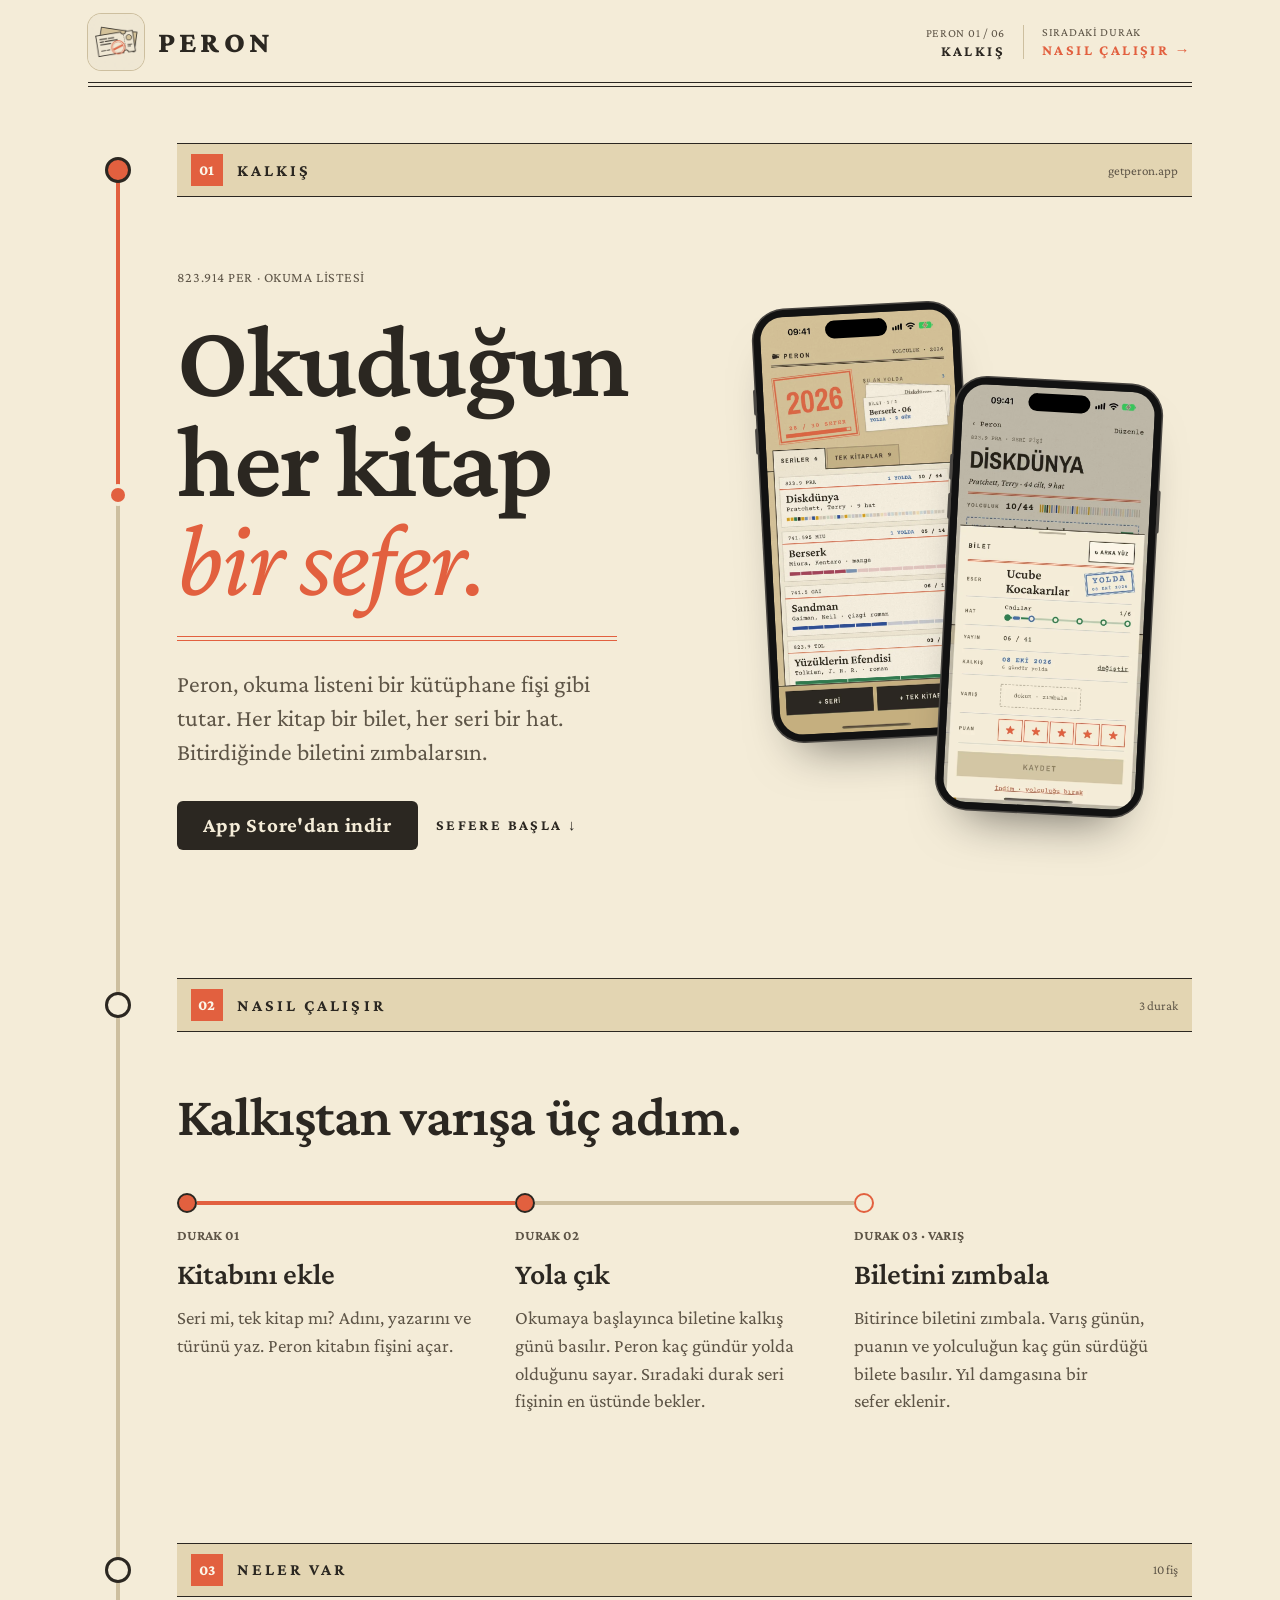
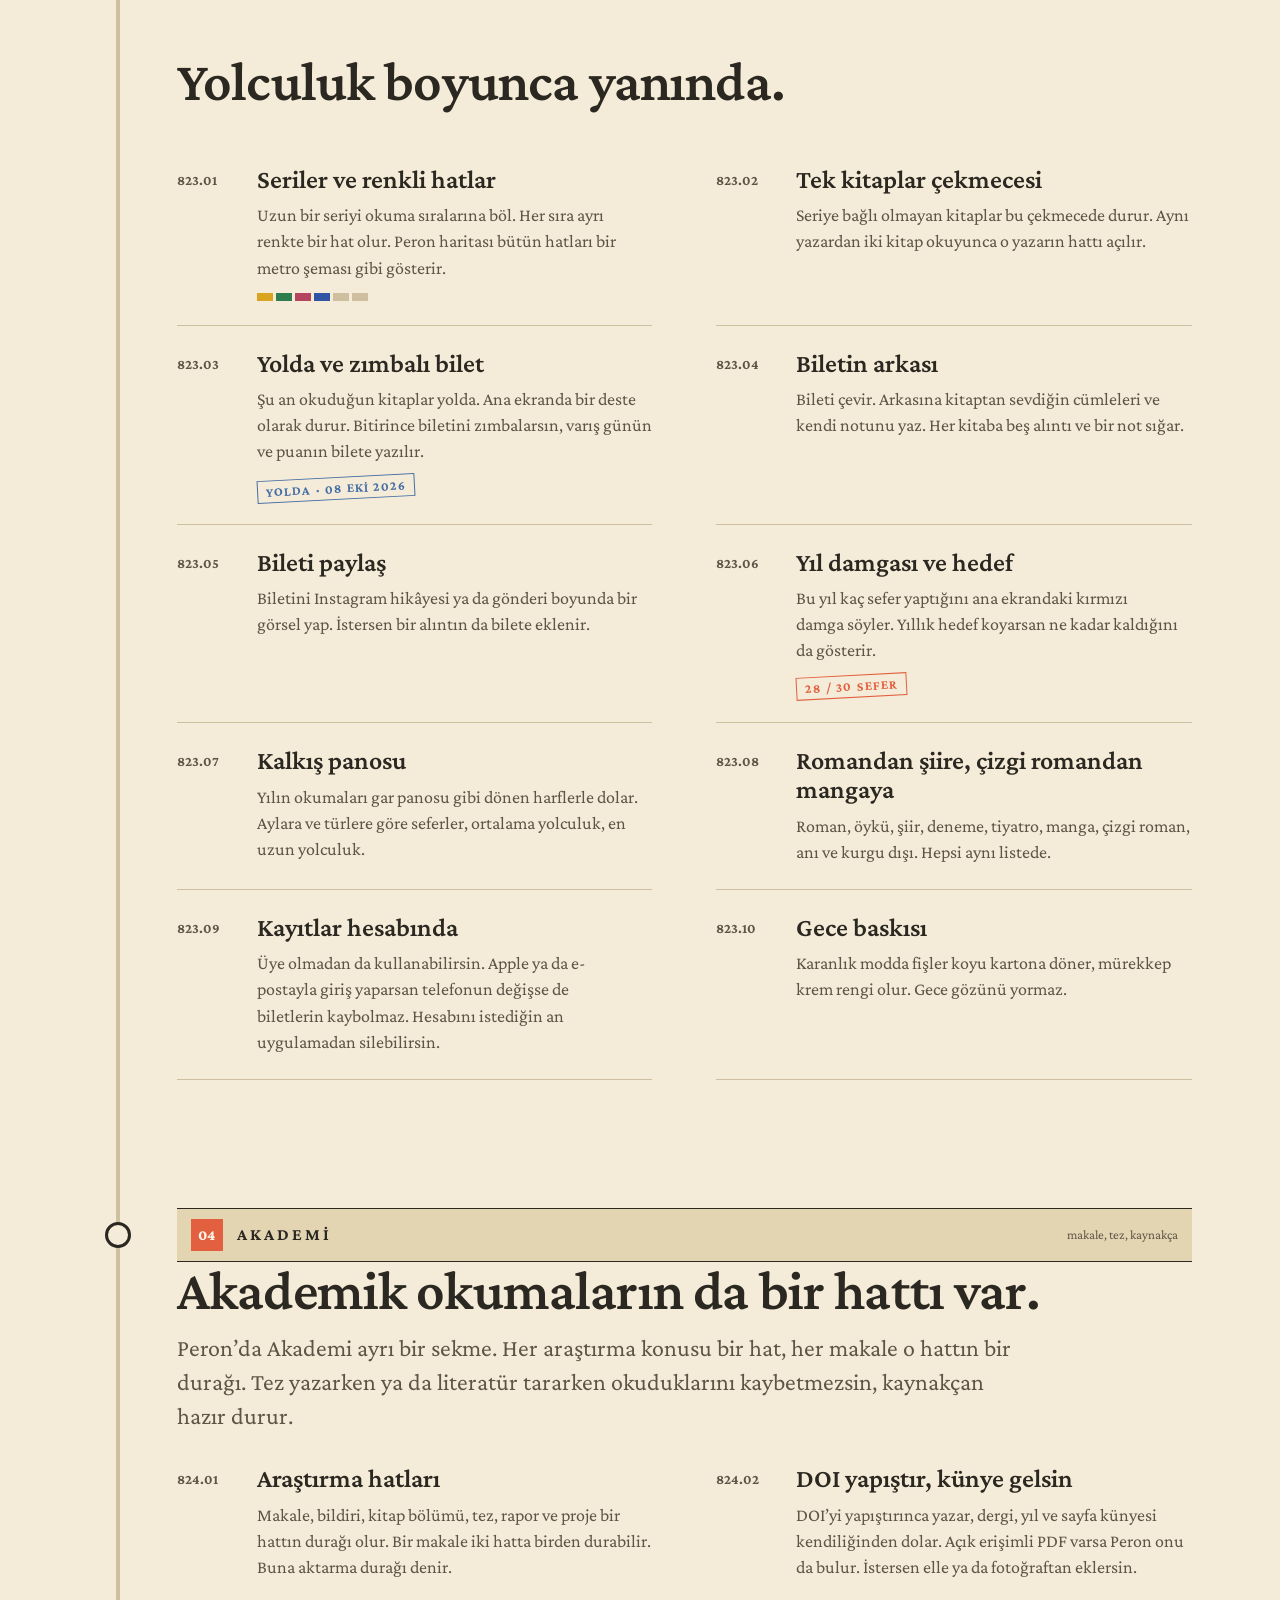
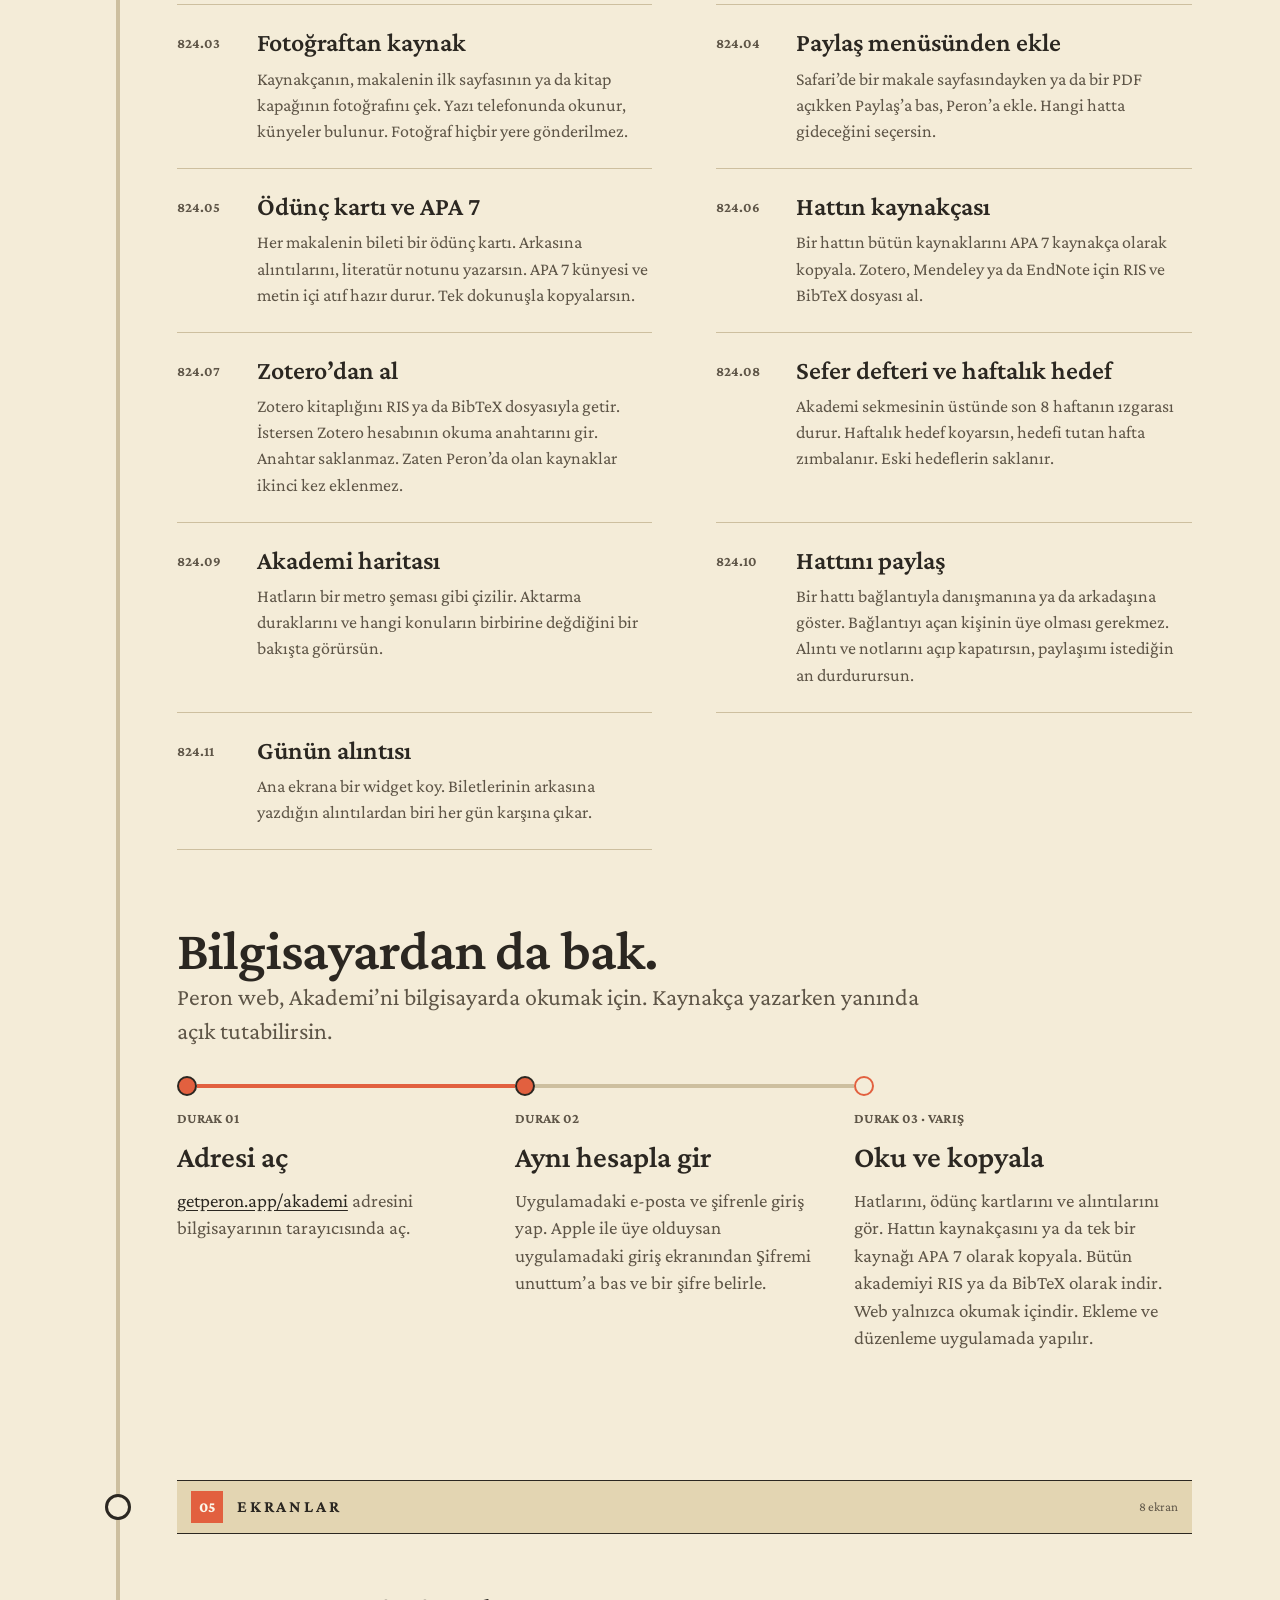
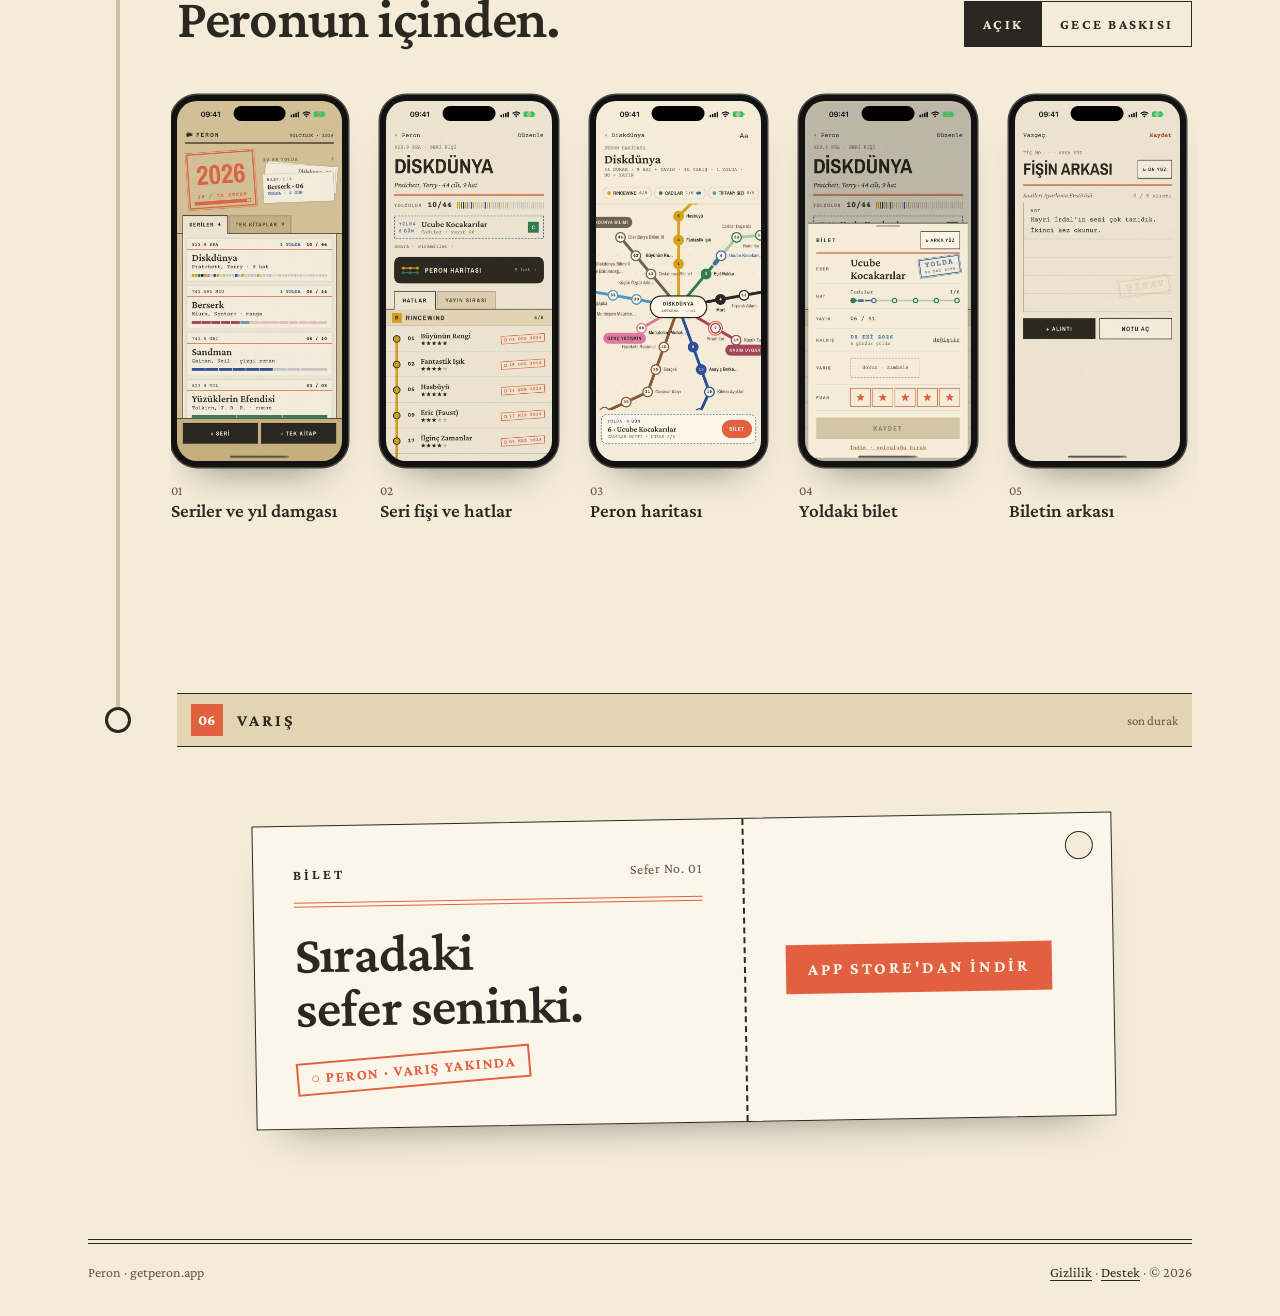
==== index.html @ 08f27cc5 "Ana sayfa: Akademi bölümü ve Peron web nasıl kullanılır Co-Authored-By: Claude Sonnet 5.5 <noreply@a" ====
<!doctype html>
<html lang="tr">
<head>
<meta charset="utf-8">
<meta name="referrer" content="no-referrer">
<script>
  // Üyelik e-postasındaki bağlantı ana sayfaya düşerse doğru sayfaya aktar.
  if (/type=recovery/.test(location.hash + location.search))
    location.replace('sifre/' + location.search + location.hash);
  else if (/(access_token|error_description|error_code)=/.test(location.hash) || /[?&](code|error)=/.test(location.search))
    location.replace('onay/' + location.search + location.hash);
  document.documentElement.classList.add('js');
</script>
<meta name="viewport" content="width=device-width, initial-scale=1, viewport-fit=cover">
<meta name="color-scheme" content="light dark">
<title>Peron · Okuduğun her kitap bir sefer</title>
<meta name="description" content="Peron, okuma listeni bir kütüphane fişi ve tren bileti gibi tutan iPhone uygulaması. Her kitap bir bilet, her seri bir hat. Akademik okumalar için makale, tez ve kaynakça (APA 7) özellikleri de var.">
<meta name="theme-color" content="#f4ecd8" media="(prefers-color-scheme: light)">
<meta name="theme-color" content="#1d1b17" media="(prefers-color-scheme: dark)">
<meta property="og:title" content="Peron · Okuduğun her kitap bir sefer">
<meta property="og:description" content="Her kitap bir bilet, her seri bir hat. Bitirdiğinde biletini zımbalarsın.">
<meta property="og:image" content="https://getperon.app/img/icon-512.png">
<meta property="og:url" content="https://getperon.app/">
<link rel="icon" href="img/icon-180.png">
<link rel="apple-touch-icon" href="img/icon-180.png">
<link rel="preconnect" href="https://fonts.googleapis.com">
<link rel="preconnect" href="https://fonts.gstatic.com" crossorigin>
<link rel="stylesheet" href="https://fonts.googleapis.com/css2?family=Crimson+Pro:ital,wght@0,400;0,600;0,700;0,800;1,400&display=swap">
<style>
  :root { --paper:#f4ecd8; --karton:#e3d5b2; --sheet:#fbf6e9; --ink:#2b2721; --ink2:#5e5547; --hair:#cdbf9f; --coral:#e2603f; --mavi:#466ea5; --onink:#f4ecd8; --l:block; --d:none; color-scheme: light; }
  @media (prefers-color-scheme: dark) {
    :root:not([data-theme="light"]) { --paper:#1d1b17; --karton:#2c2923; --sheet:#25231e; --ink:#e8dfca; --ink2:#a89f8b; --hair:#3e3a32; --coral:#e8694a; --mavi:#8caad2; --onink:#1d1b17; --l:none; --d:block; color-scheme: dark; }
  }
  :root[data-theme="dark"] { --paper:#1d1b17; --karton:#2c2923; --sheet:#25231e; --ink:#e8dfca; --ink2:#a89f8b; --hair:#3e3a32; --coral:#e8694a; --mavi:#8caad2; --onink:#1d1b17; --l:none; --d:block; color-scheme: dark; }

  * { box-sizing: border-box; }
  html { -webkit-text-size-adjust: 100%; scroll-behavior: smooth; }
  html, body { margin: 0; background: var(--paper); color: var(--ink); }
  body { font-family: 'Crimson Pro', Georgia, serif; min-height: 100vh; overflow-x: hidden; }
  a { color: var(--ink); text-underline-offset: 3px; }
  a:hover { color: var(--coral); }
  img { display: block; }
  .l { display: var(--l) !important; } .d { display: var(--d) !important; }
  .wrap { max-width: 1200px; margin: 0 auto; padding: 0 clamp(20px, 4vw, 48px); }
  .cift { height: 5px; border-top: 1.5px solid var(--ink); border-bottom: 1.5px solid var(--ink); }
  .cift.m { border-width: 1px; border-color: var(--coral); }

  /* Üst */
  header { position: sticky; top: 0; z-index: 20; background: var(--paper); padding-top: env(safe-area-inset-top); }
  .ust { display: flex; align-items: center; justify-content: space-between; gap: 16px; padding-top: 14px; padding-bottom: 12px; }
  .marka { display: flex; align-items: center; gap: 14px; text-decoration: none; }
  .marka img { width: clamp(44px, 5vw, 56px); height: clamp(44px, 5vw, 56px); border-radius: 24%; box-shadow: 0 0 0 1px var(--hair); }
  .marka span { font-weight: 800; font-size: clamp(24px, 2.8vw, 30px); letter-spacing: .14em; line-height: 1; }
  .durum { display: flex; align-items: center; gap: 18px; }
  .durum > div { display: flex; flex-direction: column; gap: 3px; }
  .durum .k { font-size: 12px; letter-spacing: .06em; color: var(--ink2); }
  .durum .b { font-weight: 700; font-size: 15px; letter-spacing: .16em; }
  .durum .simdi { align-items: flex-end; }
  .durum .sonra { padding-left: 18px; border-left: 1.5px solid var(--hair); }
  .durum .sonra .b { color: var(--coral); }
  .durum .sonra[hidden] { display: none; }
  @media (max-width: 679px) { .durum .sonra { display: none; } }

  /* Ray */
  main { --pad: clamp(20px, 4vw, 48px); --rail: clamp(12px, 2.4vw, 30px); --gut: calc(var(--rail) + clamp(28px, 4.6vw, 64px));
         position: relative; max-width: 1200px; margin: 0 auto; padding: 0 var(--pad) 0 calc(var(--pad) + var(--gut)); }
  .ray { position: absolute; z-index: 1; top: 120px; height: 0; left: calc(var(--pad) + var(--rail) - 2px); width: 4px; background: var(--hair); }
  .ray-dolu { position: relative; width: 100%; height: 0; background: var(--coral); }
  .ray-dolu::after { content: ""; position: absolute; left: 50%; bottom: -7px; width: 14px; height: 14px; margin-left: -7px; border-radius: 50%; background: var(--coral); box-shadow: 0 0 0 4px var(--paper); }

  section { padding-bottom: clamp(80px, 10vw, 136px); scroll-margin-top: 100px; }
  .serit { position: relative; display: flex; align-items: center; gap: 14px; padding: 10px 14px; background: var(--karton); border-top: 1.5px solid var(--ink); border-bottom: 1.5px solid var(--ink); }
  .isaret { position: absolute; z-index: 2; left: calc(var(--rail) - var(--gut) - 13px); top: 50%; margin-top: -13px; width: 26px; height: 26px; border-radius: 50%; border: 3px solid var(--ink); background: var(--paper); transition: background .3s; }
  .gecti .isaret { background: var(--coral); }
  .serit .no { flex: none; width: 32px; height: 32px; display: grid; place-items: center; background: var(--coral); color: #fbf6e9; font-weight: 800; font-size: 15px; }
  .serit .ad { font-weight: 700; font-size: 17px; letter-spacing: .18em; }
  .serit .veri { margin-left: auto; font-size: 13px; color: var(--ink2); }
  .js .ic { opacity: 0; transform: translateY(28px); transition: opacity .7s ease, transform .7s ease; }
  .js .gecti .ic { opacity: 1; transform: none; }
  @media (prefers-reduced-motion: reduce) {
    html { scroll-behavior: auto; }
    .js .ic { opacity: 1; transform: none; transition: none; }
    .isaret { transition: none; }
  }

  h2 { margin: 0; font-weight: 600; font-size: clamp(36px, 4.6vw, 56px); line-height: 1.02; letter-spacing: -.015em; text-wrap: balance; }

  /* 01 Kalkış */
  #kalkis { padding-top: clamp(36px, 5vw, 56px); }
  .kalkis { display: grid; grid-template-columns: repeat(auto-fit, minmax(min(100%, 420px), 1fr)); gap: clamp(48px, 6vw, 80px); align-items: center; padding-top: clamp(40px, 6vw, 72px); }
  .kalkis .sol { display: flex; flex-direction: column; gap: 26px; }
  .yer { font-size: 14px; color: var(--ink2); letter-spacing: .04em; }
  h1 { margin: 0; font-weight: 600; font-size: clamp(52px, 8.2vw, 108px); line-height: .95; letter-spacing: -.02em; text-wrap: balance; }
  h1 em { font-style: italic; font-weight: 400; color: var(--coral); }
  .kalkis .cift.m { max-width: 440px; }
  .giris { margin: 0; font-size: clamp(20px, 2.1vw, 24px); line-height: 1.42; max-width: 32ch; color: var(--ink2); text-wrap: pretty; }
  .indir { display: flex; flex-wrap: wrap; align-items: center; gap: 18px; padding-top: 6px; }
  .appstore { display: flex; flex-direction: column; gap: 2px; padding: 12px 26px 13px; background: var(--ink); color: var(--onink); text-decoration: none; border-radius: 6px; }
  .appstore .k { font-weight: 600; font-size: 12px; letter-spacing: .18em; }
  .appstore .b { font-weight: 700; font-size: 21px; letter-spacing: .04em; }
  a.appstore:hover { background: var(--coral); color: #fbf6e9; }
  .appstore[aria-disabled="true"], .bilet-dugme[aria-disabled="true"] { cursor: default; }
  .basla { font-weight: 700; font-size: 15px; letter-spacing: .16em; text-decoration: none; padding: 12px 0; }
  .vitrin { display: flex; justify-content: center; align-items: flex-start; }
  .vitrin .tel-sar { width: min(44%, 220px); transform: rotate(-3deg); }
  .vitrin .tel-sar + .tel-sar { margin-left: -5%; margin-top: 16%; transform: rotate(3deg); position: relative; }

  /* iPhone çerçevesi */
  .tel { position: relative; width: 100%; padding: 3.4%; background: #121212; border-radius: 15% / 7%; box-shadow: 0 0 0 1.5px #4a4743, 0 30px 50px -28px rgba(0,0,0,.6); }
  .tel > i { position: absolute; width: 3px; background: #4a4743; }
  .tel > i:nth-child(1) { left: -3px; top: 18%; height: 6%; border-radius: 2px 0 0 2px; }
  .tel > i:nth-child(2) { left: -3px; top: 27%; height: 6%; border-radius: 2px 0 0 2px; }
  .tel > i:nth-child(3) { right: -3px; top: 24%; height: 10%; border-radius: 0 2px 2px 0; }
  .ekran { position: relative; aspect-ratio: 640 / 1392; border-radius: 12% / 5.6%; overflow: hidden; background: #000; }
  .ekran img { width: 100%; height: 100%; object-fit: cover; }
  /* Dynamic Island: iPhone Pro ölçüleri (393×852 pt ekranda 126×37 pt, üstten 11 pt) */
  .ekran::after { content: ""; position: absolute; z-index: 1; top: 1.33%; left: 50%; width: 32%; aspect-ratio: 126 / 37; transform: translateX(-50%); background: #000; border-radius: 99px; pointer-events: none; }

  /* 02 Nasıl çalışır */
  #nasil h2 { padding: clamp(36px, 5vw, 56px) 0 clamp(32px, 4vw, 48px); }
  .adimlar { list-style: none; margin: 0; padding: 0; display: grid; grid-template-columns: repeat(auto-fit, minmax(min(100%, 250px), 1fr)); gap: 36px 0; }
  .adimlar li { display: flex; flex-direction: column; gap: 14px; padding-right: 28px; }
  .adimlar li:last-child { padding-right: 0; }
  .hat { display: flex; align-items: center; }
  .hat b { flex: 0 0 auto; width: 20px; height: 20px; border-radius: 50%; background: var(--coral); border: 2.5px solid var(--ink); }
  .hat i { flex: 1; height: 4px; background: var(--hair); margin-right: -28px; }
  .hat i.m { background: var(--coral); }
  .hat b.bos { background: var(--paper); border-color: var(--coral); }
  .kod { font-weight: 700; font-size: 14px; color: var(--ink2); }
  .adimlar h3 { margin: 0; font-weight: 600; font-size: 30px; line-height: 1.1; }
  .adimlar p { margin: 0; font-size: 19px; line-height: 1.45; color: var(--ink2); max-width: 30ch; text-wrap: pretty; }

  /* 03 Neler var */
  #neler h2 { padding: clamp(36px, 5vw, 56px) 0 clamp(20px, 3vw, 32px); }
  .fisler { display: grid; grid-template-columns: repeat(auto-fit, minmax(min(100%, 440px), 1fr)); column-gap: clamp(32px, 5vw, 64px); }
  .fis { display: grid; grid-template-columns: 64px 1fr; gap: 16px; padding: 24px 0; border-bottom: 1px solid var(--hair); }
  .fis .kod { padding-top: 6px; }
  .fis > div { display: flex; flex-direction: column; gap: 8px; }
  .fis h3 { margin: 0; font-weight: 600; font-size: 26px; line-height: 1.1; }
  .fis p { margin: 0; font-size: 18px; line-height: 1.45; color: var(--ink2); text-wrap: pretty; }
  .renkler { display: flex; gap: 3px; padding-top: 4px; }
  .renkler span { width: 16px; height: 8px; background: var(--hair); }
  .damga-k.mavi { color: var(--mavi); border-color: var(--mavi); }
  .damga-k { align-self: flex-start; font-weight: 700; font-size: 13px; letter-spacing: .08em; color: var(--coral); border: 1.5px solid var(--coral); padding: 3px 8px; transform: rotate(-3deg); margin-top: 4px; }

  /* 04 Ekranlar */
  .ekr-bas { display: flex; flex-wrap: wrap; align-items: flex-end; justify-content: space-between; gap: 20px; padding: clamp(36px, 5vw, 56px) 0 clamp(28px, 4vw, 40px); }
  .secim { display: flex; border: 1.5px solid var(--ink); }
  .secim button { appearance: none; border: 0; cursor: pointer; padding: 11px 18px; min-height: 44px; font: 700 14px 'Crimson Pro', Georgia, serif; letter-spacing: .16em; background: transparent; color: var(--ink); }
  .secim button + button { border-left: 1.5px solid var(--ink); }
  .secim button[aria-pressed="true"] { background: var(--ink); color: var(--onink); }
  .galeri { --ara: clamp(20px, 2.6vw, 32px); display: flex; gap: var(--ara); overflow-x: auto; scroll-snap-type: x mandatory; padding: 8px 6px 20px; margin: 0 -6px; }
  .galeri figure { flex: 0 0 max(170px, calc((100% - 4 * var(--ara)) / 5)); max-width: 200px; margin: 0; display: flex; flex-direction: column; gap: 16px; scroll-snap-align: start; }
  .galeri .tel { box-shadow: 0 0 0 1.5px #4a4743, 0 24px 40px -26px rgba(0,0,0,.55); }
  .galeri figcaption { display: flex; flex-direction: column; gap: 2px; }
  .galeri figcaption span { font-size: 13px; color: var(--ink2); }
  .galeri figcaption b { font-size: 19px; font-weight: 600; line-height: 1.2; }

  /* 05 Varış */
  #varis { padding-bottom: clamp(72px, 9vw, 120px); }
  .varis { padding-top: clamp(40px, 6vw, 72px); display: flex; justify-content: center; }
  .bilet { width: 100%; max-width: 860px; display: flex; flex-wrap: wrap; background: var(--sheet); border: 1.5px solid var(--ink); transform: rotate(-1deg); box-shadow: 0 24px 44px -30px rgba(0,0,0,.5); }
  .bilet .gov { flex: 1 1 360px; padding: clamp(24px, 4vw, 40px); display: flex; flex-direction: column; gap: 20px; }
  .bilet .ust-s { display: flex; justify-content: space-between; gap: 12px; font-weight: 700; font-size: 14px; letter-spacing: .2em; }
  .bilet .ust-s span + span { font-weight: 400; letter-spacing: .04em; color: var(--ink2); }
  .bilet h2 { font-size: clamp(36px, 4.6vw, 54px); line-height: 1; }
  .bilet .damga { align-self: flex-start; font-weight: 700; font-size: 15px; letter-spacing: .1em; color: var(--coral); border: 2px solid var(--coral); padding: 6px 12px; transform: rotate(-4deg); }
  .kocan { flex: 1 1 240px; border-left: 2px dashed var(--ink); padding: clamp(24px, 4vw, 40px); display: flex; flex-direction: column; justify-content: center; align-items: flex-start; gap: 16px; position: relative; }
  .kocan::before { content: ""; position: absolute; top: 18px; right: 18px; width: 26px; height: 26px; border-radius: 50%; border: 1.5px solid var(--ink); background: var(--paper); }
  .kocan > span { font-size: 14px; color: var(--ink2); }
  .bilet-dugme { display: block; padding: 15px 22px; background: var(--coral); color: #fbf6e9; text-decoration: none; font-weight: 700; font-size: 17px; letter-spacing: .16em; }
  a.bilet-dugme:hover { background: var(--ink); color: var(--onink); }
  @media (max-width: 640px) { .kocan { border-left: 0; border-top: 2px dashed var(--ink); padding-top: 60px; } }

  footer .alt { display: flex; flex-wrap: wrap; justify-content: space-between; gap: 12px; padding: 20px 0 max(36px, env(safe-area-inset-bottom)); font-size: 14px; color: var(--ink2); }
  footer .alt a { display: inline-block; padding: 14px 4px; margin: -14px -4px; }
</style>
</head>
<body>
<header>
  <div class="wrap ust">
    <a class="marka" href="#kalkis">
      <img class="l" src="img/icon-light-256.png" alt="" width="56" height="56">
      <img class="d" src="img/icon-dark-256.png" alt="" width="56" height="56">
      <span>PERON</span>
    </a>
    <div class="durum" aria-live="polite">
      <div class="simdi"><span class="k">PERON <span data-no>01</span> / 06</span><span class="b" data-simdi>KALKIŞ</span></div>
      <div class="sonra" data-sonra><span class="k">SIRADAKİ DURAK</span><span class="b"><span data-sonraki>NASIL ÇALIŞIR</span> →</span></div>
    </div>
  </div>
  <div class="wrap"><div class="cift"></div></div>
</header>

<main>
  <div class="ray" data-ray><div class="ray-dolu" data-dolu></div></div>

  <section id="kalkis" data-durak="KALKIŞ">
    <div class="serit"><span class="isaret" data-isaret></span><span class="no">01</span><span class="ad">KALKIŞ</span><span class="veri">getperon.app</span></div>
    <div class="ic kalkis">
      <div class="sol">
        <div class="yer">823.914 PER · OKUMA LİSTESİ</div>
        <h1>Okuduğun her kitap <em>bir sefer.</em></h1>
        <div class="cift m"></div>
        <p class="giris">Peron, okuma listeni bir kütüphane fişi gibi tutar. Her kitap bir bilet, her seri bir hat. Bitirdiğinde biletini zımbalarsın.</p>
        <div class="indir">
          <a class="appstore" data-appstore href="#" aria-disabled="true">
            <span class="b" data-yazi="App Store'dan indir">App Store'da yakında</span>
          </a>
          <a class="basla" href="#nasil">SEFERE BAŞLA ↓</a>
        </div>
      </div>
      <div class="vitrin">
        <div class="tel-sar">
          <div class="tel"><i></i><i></i><i></i><div class="ekran">
            <img class="l" src="img/seri-light.webp" alt="Peron ana ekranı: yıl damgası ve seriler" width="640" height="1392">
            <img class="d" src="img/seri-dark.webp" alt="Peron ana ekranı, gece baskısı" width="640" height="1392">
          </div></div>
        </div>
        <div class="tel-sar">
          <div class="tel"><i></i><i></i><i></i><div class="ekran">
            <img class="l" src="img/kart-light.webp" alt="Yoldaki bilet: kalkış günü ve YOLDA damgası" width="640" height="1392">
            <img class="d" src="img/kart-dark.webp" alt="Yoldaki bilet, gece baskısı" width="640" height="1392">
          </div></div>
        </div>
      </div>
    </div>
  </section>

  <section id="nasil" data-durak="NASIL ÇALIŞIR">
    <div class="serit"><span class="isaret" data-isaret></span><span class="no">02</span><span class="ad">NASIL ÇALIŞIR</span><span class="veri">3 durak</span></div>
    <div class="ic">
      <h2>Kalkıştan varışa üç adım.</h2>
      <ol class="adimlar">
        <li>
          <div class="hat" aria-hidden="true"><b></b><i class="m"></i></div>
          <span class="kod">DURAK 01</span>
          <h3>Kitabını ekle</h3>
          <p>Seri mi, tek kitap mı? Adını, yazarını ve türünü yaz. Peron kitabın fişini açar.</p>
        </li>
        <li>
          <div class="hat" aria-hidden="true"><b></b><i></i></div>
          <span class="kod">DURAK 02</span>
          <h3>Yola çık</h3>
          <p>Okumaya başlayınca biletine kalkış günü basılır. Peron kaç gündür yolda olduğunu sayar. Sıradaki durak seri fişinin en üstünde bekler.</p>
        </li>
        <li>
          <div class="hat" aria-hidden="true"><b class="bos"></b></div>
          <span class="kod">DURAK 03 · VARIŞ</span>
          <h3>Biletini zımbala</h3>
          <p>Bitirince biletini zımbala. Varış günün, puanın ve yolculuğun kaç gün sürdüğü bilete basılır. Yıl damgasına bir sefer eklenir.</p>
        </li>
      </ol>
    </div>
  </section>

  <section id="neler" data-durak="NELER VAR">
    <div class="serit"><span class="isaret" data-isaret></span><span class="no">03</span><span class="ad">NELER VAR</span><span class="veri">10 fiş</span></div>
    <div class="ic">
      <h2>Yolculuk boyunca yanında.</h2>
      <div class="fisler">
        <div class="fis"><span class="kod">823.01</span><div>
          <h3>Seriler ve renkli hatlar</h3>
          <p>Uzun bir seriyi okuma sıralarına böl. Her sıra ayrı renkte bir hat olur. Peron haritası bütün hatları bir metro şeması gibi gösterir.</p>
          <div class="renkler" aria-hidden="true"><span style="background:#d9a521"></span><span style="background:#2e7d4f"></span><span style="background:#b5455f"></span><span style="background:#2f55a4"></span><span></span><span></span></div>
        </div></div>
        <div class="fis"><span class="kod">823.02</span><div>
          <h3>Tek kitaplar çekmecesi</h3>
          <p>Seriye bağlı olmayan kitaplar bu çekmecede durur. Aynı yazardan iki kitap okuyunca o yazarın hattı açılır.</p>
        </div></div>
        <div class="fis"><span class="kod">823.03</span><div>
          <h3>Yolda ve zımbalı bilet</h3>
          <p>Şu an okuduğun kitaplar yolda. Ana ekranda bir deste olarak durur. Bitirince biletini zımbalarsın, varış günün ve puanın bilete yazılır.</p>
          <span class="damga-k mavi" aria-hidden="true">YOLDA · 08 EKİ 2026</span>
        </div></div>
        <div class="fis"><span class="kod">823.04</span><div>
          <h3>Biletin arkası</h3>
          <p>Bileti çevir. Arkasına kitaptan sevdiğin cümleleri ve kendi notunu yaz. Her kitaba beş alıntı ve bir not sığar.</p>
        </div></div>
        <div class="fis"><span class="kod">823.05</span><div>
          <h3>Bileti paylaş</h3>
          <p>Biletini Instagram hikâyesi ya da gönderi boyunda bir görsel yap. İstersen bir alıntın da bilete eklenir.</p>
        </div></div>
        <div class="fis"><span class="kod">823.06</span><div>
          <h3>Yıl damgası ve hedef</h3>
          <p>Bu yıl kaç sefer yaptığını ana ekrandaki kırmızı damga söyler. Yıllık hedef koyarsan ne kadar kaldığını da gösterir.</p>
          <span class="damga-k" aria-hidden="true">28 / 30 SEFER</span>
        </div></div>
        <div class="fis"><span class="kod">823.07</span><div>
          <h3>Kalkış panosu</h3>
          <p>Yılın okumaları gar panosu gibi dönen harflerle dolar. Aylara ve türlere göre seferler, ortalama yolculuk, en uzun yolculuk.</p>
        </div></div>
        <div class="fis"><span class="kod">823.08</span><div>
          <h3>Romandan şiire, çizgi romandan mangaya</h3>
          <p>Roman, öykü, şiir, deneme, tiyatro, manga, çizgi roman, anı ve kurgu dışı. Hepsi aynı listede.</p>
        </div></div>
        <div class="fis"><span class="kod">823.09</span><div>
          <h3>Kayıtlar hesabında</h3>
          <p>Üye olmadan da kullanabilirsin. Apple ya da e-postayla giriş yaparsan telefonun değişse de biletlerin kaybolmaz. Hesabını istediğin an uygulamadan silebilirsin.</p>
        </div></div>
        <div class="fis"><span class="kod">823.10</span><div>
          <h3>Gece baskısı</h3>
          <p>Karanlık modda fişler koyu kartona döner, mürekkep krem rengi olur. Gece gözünü yormaz.</p>
        </div></div>
      </div>
    </div>
  </section>

  <section id="akademi" data-durak="AKADEMİ">
    <div class="serit"><span class="isaret" data-isaret></span><span class="no">04</span><span class="ad">AKADEMİ</span><span class="veri">makale, tez, kaynakça</span></div>
    <div class="ic">
      <h2 style="margin-bottom:12px">Akademik okumaların da bir hattı var.</h2>
      <p class="giris" style="max-width:60ch;margin:0 0 8px">Peron’da Akademi ayrı bir sekme. Her araştırma konusu bir hat, her makale o hattın bir durağı. Tez yazarken ya da literatür tararken okuduklarını kaybetmezsin, kaynakçan hazır durur.</p>
      <div class="fisler">
        <div class="fis"><span class="kod">824.01</span><div>
          <h3>Araştırma hatları</h3>
          <p>Makale, bildiri, kitap bölümü, tez, rapor ve proje bir hattın durağı olur. Bir makale iki hatta birden durabilir. Buna aktarma durağı denir.</p>
        </div></div>
        <div class="fis"><span class="kod">824.02</span><div>
          <h3>DOI yapıştır, künye gelsin</h3>
          <p>DOI’yi yapıştırınca yazar, dergi, yıl ve sayfa künyesi kendiliğinden dolar. Açık erişimli PDF varsa Peron onu da bulur. İstersen elle ya da fotoğraftan eklersin.</p>
        </div></div>
        <div class="fis"><span class="kod">824.03</span><div>
          <h3>Fotoğraftan kaynak</h3>
          <p>Kaynakçanın, makalenin ilk sayfasının ya da kitap kapağının fotoğrafını çek. Yazı telefonunda okunur, künyeler bulunur. Fotoğraf hiçbir yere gönderilmez.</p>
        </div></div>
        <div class="fis"><span class="kod">824.04</span><div>
          <h3>Paylaş menüsünden ekle</h3>
          <p>Safari’de bir makale sayfasındayken ya da bir PDF açıkken Paylaş’a bas, Peron’a ekle. Hangi hatta gideceğini seçersin.</p>
        </div></div>
        <div class="fis"><span class="kod">824.05</span><div>
          <h3>Ödünç kartı ve APA 7</h3>
          <p>Her makalenin bileti bir ödünç kartı. Arkasına alıntılarını, literatür notunu yazarsın. APA 7 künyesi ve metin içi atıf hazır durur. Tek dokunuşla kopyalarsın.</p>
        </div></div>
        <div class="fis"><span class="kod">824.06</span><div>
          <h3>Hattın kaynakçası</h3>
          <p>Bir hattın bütün kaynaklarını APA 7 kaynakça olarak kopyala. Zotero, Mendeley ya da EndNote için RIS ve BibTeX dosyası al.</p>
        </div></div>
        <div class="fis"><span class="kod">824.07</span><div>
          <h3>Zotero’dan al</h3>
          <p>Zotero kitaplığını RIS ya da BibTeX dosyasıyla getir. İstersen Zotero hesabının okuma anahtarını gir. Anahtar saklanmaz. Zaten Peron’da olan kaynaklar ikinci kez eklenmez.</p>
        </div></div>
        <div class="fis"><span class="kod">824.08</span><div>
          <h3>Sefer defteri ve haftalık hedef</h3>
          <p>Akademi sekmesinin üstünde son 8 haftanın ızgarası durur. Haftalık hedef koyarsın, hedefi tutan hafta zımbalanır. Eski hedeflerin saklanır.</p>
        </div></div>
        <div class="fis"><span class="kod">824.09</span><div>
          <h3>Akademi haritası</h3>
          <p>Hatların bir metro şeması gibi çizilir. Aktarma duraklarını ve hangi konuların birbirine değdiğini bir bakışta görürsün.</p>
        </div></div>
        <div class="fis"><span class="kod">824.10</span><div>
          <h3>Hattını paylaş</h3>
          <p>Bir hattı bağlantıyla danışmanına ya da arkadaşına göster. Bağlantıyı açan kişinin üye olması gerekmez. Alıntı ve notlarını açıp kapatırsın, paylaşımı istediğin an durdurursun.</p>
        </div></div>
        <div class="fis"><span class="kod">824.11</span><div>
          <h3>Günün alıntısı</h3>
          <p>Ana ekrana bir widget koy. Biletlerinin arkasına yazdığın alıntılardan biri her gün karşına çıkar.</p>
        </div></div>
      </div>

      <h2 id="web" style="margin-top:clamp(40px,6vw,72px)">Bilgisayardan da bak.</h2>
      <p class="giris" style="max-width:60ch;margin:0 0 28px">Peron web, Akademi’ni bilgisayarda okumak için. Kaynakça yazarken yanında açık tutabilirsin.</p>
      <ol class="adimlar">
        <li>
          <div class="hat" aria-hidden="true"><b></b><i class="m"></i></div>
          <span class="kod">DURAK 01</span>
          <h3>Adresi aç</h3>
          <p><a href="akademi/">getperon.app/akademi</a> adresini bilgisayarının tarayıcısında aç.</p>
        </li>
        <li>
          <div class="hat" aria-hidden="true"><b></b><i></i></div>
          <span class="kod">DURAK 02</span>
          <h3>Aynı hesapla gir</h3>
          <p>Uygulamadaki e-posta ve şifrenle giriş yap. Apple ile üye olduysan uygulamadaki giriş ekranından Şifremi unuttum’a bas ve bir şifre belirle.</p>
        </li>
        <li>
          <div class="hat" aria-hidden="true"><b class="bos"></b></div>
          <span class="kod">DURAK 03 · VARIŞ</span>
          <h3>Oku ve kopyala</h3>
          <p>Hatlarını, ödünç kartlarını ve alıntılarını gör. Hattın kaynakçasını ya da tek bir kaynağı APA 7 olarak kopyala. Bütün akademiyi RIS ya da BibTeX olarak indir. Web yalnızca okumak içindir. Ekleme ve düzenleme uygulamada yapılır.</p>
        </li>
      </ol>
    </div>
  </section>

  <section id="ekranlar" data-durak="EKRANLAR">
    <div class="serit"><span class="isaret" data-isaret></span><span class="no">05</span><span class="ad">EKRANLAR</span><span class="veri">8 ekran</span></div>
    <div class="ic">
      <div class="ekr-bas">
        <h2>Peronun içinden.</h2>
        <div class="secim" role="group" aria-label="Görünüm">
          <button type="button" data-tema="light" aria-pressed="true">AÇIK</button>
          <button type="button" data-tema="dark" aria-pressed="false">GECE BASKISI</button>
        </div>
      </div>
      <div class="galeri">
        <figure><div class="tel"><div class="ekran">
          <img class="l" src="img/seri-light.webp" alt="Ana ekran: yıl damgası, şu an yoldaki kitaplar ve seriler" loading="lazy" width="640" height="1392">
          <img class="d" src="img/seri-dark.webp" alt="Ana ekran: yıl damgası, şu an yoldaki kitaplar ve seriler, gece baskısı" loading="lazy" width="640" height="1392">
        </div></div><figcaption><span>01</span><b>Seriler ve yıl damgası</b></figcaption></figure>
        <figure><div class="tel"><div class="ekran">
          <img class="l" src="img/detay-light.webp" alt="Seri fişi: yoldaki cilt ve hatlar" loading="lazy" width="640" height="1392">
          <img class="d" src="img/detay-dark.webp" alt="Seri fişi: yoldaki cilt ve hatlar, gece baskısı" loading="lazy" width="640" height="1392">
        </div></div><figcaption><span>02</span><b>Seri fişi ve hatlar</b></figcaption></figure>
        <figure><div class="tel"><div class="ekran">
          <img class="l" src="img/harita-light.webp" alt="Peron haritası: serinin hatları metro şeması gibi" loading="lazy" width="640" height="1392">
          <img class="d" src="img/harita-dark.webp" alt="Peron haritası: serinin hatları metro şeması gibi, gece baskısı" loading="lazy" width="640" height="1392">
        </div></div><figcaption><span>03</span><b>Peron haritası</b></figcaption></figure>
        <figure><div class="tel"><div class="ekran">
          <img class="l" src="img/kart-light.webp" alt="Bilet: kalkış günü ve mavi YOLDA damgası" loading="lazy" width="640" height="1392">
          <img class="d" src="img/kart-dark.webp" alt="Bilet: kalkış günü ve mavi YOLDA damgası, gece baskısı" loading="lazy" width="640" height="1392">
        </div></div><figcaption><span>04</span><b>Yoldaki bilet</b></figcaption></figure>
        <figure><div class="tel"><div class="ekran">
          <img class="l" src="img/arka-light.webp" alt="Biletin arkası: not" loading="lazy" width="640" height="1392">
          <img class="d" src="img/arka-dark.webp" alt="Biletin arkası: not, gece baskısı" loading="lazy" width="640" height="1392">
        </div></div><figcaption><span>05</span><b>Biletin arkası</b></figcaption></figure>
        <figure><div class="tel"><div class="ekran">
          <img class="l" src="img/paylas-light.webp" alt="Bileti paylaş: hikâye görseli" loading="lazy" width="640" height="1392">
          <img class="d" src="img/paylas-dark.webp" alt="Bileti paylaş: hikâye görseli, gece baskısı" loading="lazy" width="640" height="1392">
        </div></div><figcaption><span>06</span><b>Bileti paylaş</b></figcaption></figure>
        <figure><div class="tel"><div class="ekran">
          <img class="l" src="img/pano-light.webp" alt="Kalkış panosu: yılın seferleri dönen harflerle" loading="lazy" width="640" height="1392">
          <img class="d" src="img/pano-dark.webp" alt="Kalkış panosu: yılın seferleri dönen harflerle, gece baskısı" loading="lazy" width="640" height="1392">
        </div></div><figcaption><span>07</span><b>Kalkış panosu</b></figcaption></figure>
        <figure><div class="tel"><div class="ekran">
          <img class="l" src="img/tek-light.webp" alt="Tek kitaplar çekmecesi" loading="lazy" width="640" height="1392">
          <img class="d" src="img/tek-dark.webp" alt="Tek kitaplar çekmecesi, gece baskısı" loading="lazy" width="640" height="1392">
        </div></div><figcaption><span>08</span><b>Tek kitaplar çekmecesi</b></figcaption></figure>
      </div>
    </div>
  </section>

  <section id="varis" data-durak="VARIŞ">
    <div class="serit"><span class="isaret" data-isaret></span><span class="no">06</span><span class="ad">VARIŞ</span><span class="veri">son durak</span></div>
    <div class="ic varis">
      <div class="bilet">
        <div class="gov">
          <div class="ust-s"><span>BİLET</span><span>Sefer No. 01</span></div>
          <div class="cift m"></div>
          <h2>Sıradaki sefer seninki.</h2>
          <span class="damga" aria-hidden="true">○ PERON · VARIŞ YAKINDA</span>
        </div>
        <div class="kocan">
          <a class="bilet-dugme" data-appstore href="#" aria-disabled="true"><span data-yazi="APP STORE'DAN İNDİR">APP STORE'DA YAKINDA</span></a>
        </div>
      </div>
    </div>
  </section>
</main>

<footer class="wrap">
  <div class="cift"></div>
  <div class="alt"><span>Peron · getperon.app</span><span><a href="gizlilik/">Gizlilik</a> · <a href="destek/">Destek</a> · © 2026</span></div>
</footer>

<script>
  // App Store'a çıkınca yalnızca bu satırı doldur: düğmeler indirme bağlantısına döner.
  var APP_STORE = 'https://apps.apple.com/app/id6821673488';
  document.querySelectorAll('[data-appstore]').forEach(function (a) {
    if (APP_STORE) {
      a.href = APP_STORE; a.removeAttribute('aria-disabled');
      var y = a.querySelector('[data-yazi]'); y.textContent = y.getAttribute('data-yazi');
    } else {
      a.removeAttribute('href');
      a.addEventListener('click', function (e) { e.preventDefault(); });
    }
  });

  // Açık / gece baskısı düğmesi: seçim yoksa sistem teması.
  var kok = document.documentElement, sistem = matchMedia('(prefers-color-scheme: dark)');
  function temaGoster() {
    var koyu = kok.dataset.theme ? kok.dataset.theme === 'dark' : sistem.matches;
    document.querySelectorAll('[data-tema]').forEach(function (b) {
      b.setAttribute('aria-pressed', String((b.dataset.tema === 'dark') === koyu));
    });
  }
  document.querySelectorAll('[data-tema]').forEach(function (b) {
    b.addEventListener('click', function () { kok.dataset.theme = b.dataset.tema; temaGoster(); });
  });
  sistem.addEventListener('change', temaGoster);
  temaGoster();

  // Sefer çizgisi: ekranın %55'ini geçen son durak "şu anki durak".
  var duraklar = [].slice.call(document.querySelectorAll('[data-durak]'));
  var isaretler = duraklar.map(function (s) { return s.querySelector('[data-isaret]'); });
  var ray = document.querySelector('[data-ray]'), dolu = document.querySelector('[data-dolu]');
  var adlar = duraklar.map(function (s) { return s.dataset.durak; });
  var su = -1, bekliyor = 0;
  function guncelle() {
    bekliyor = 0;
    var mr = ray.parentElement.getBoundingClientRect();
    var pos = isaretler.map(function (m) { var r = m.getBoundingClientRect(); return r.top + r.height / 2 - mr.top; });
    var boy = pos[pos.length - 1] - pos[0];
    ray.style.top = pos[0] + 'px'; ray.style.height = boy + 'px';
    var sh = kok.scrollHeight;
    var sonda = boy > 0 && sh > innerHeight + 4 && innerHeight + scrollY >= sh - 4;
    var cizgi = innerHeight * 0.55 - mr.top, cur = 0;
    pos.forEach(function (p, i) { if (cizgi >= p) cur = i; });
    if (sonda) cur = pos.length - 1;
    dolu.style.height = (sonda ? boy : Math.max(0, Math.min(boy, cizgi - pos[0]))) + 'px';
    if (cur === su) return;
    su = cur;
    duraklar.forEach(function (s, i) { s.classList.toggle('gecti', i <= cur); });
    document.querySelector('[data-no]').textContent = String(cur + 1).padStart(2, '0');
    document.querySelector('[data-simdi]').textContent = adlar[cur];
    document.querySelector('[data-sonra]').hidden = cur >= adlar.length - 1;
    document.querySelector('[data-sonraki]').textContent = adlar[Math.min(cur + 1, adlar.length - 1)];
  }
  function iste() { if (!bekliyor) bekliyor = requestAnimationFrame(guncelle); }
  addEventListener('scroll', iste, { passive: true });
  addEventListener('resize', iste);
  addEventListener('load', iste);
  if (window.ResizeObserver) new ResizeObserver(iste).observe(document.querySelector('main'));
  if (document.fonts) document.fonts.ready.then(iste);
  guncelle();
</script>
</body>
</html>
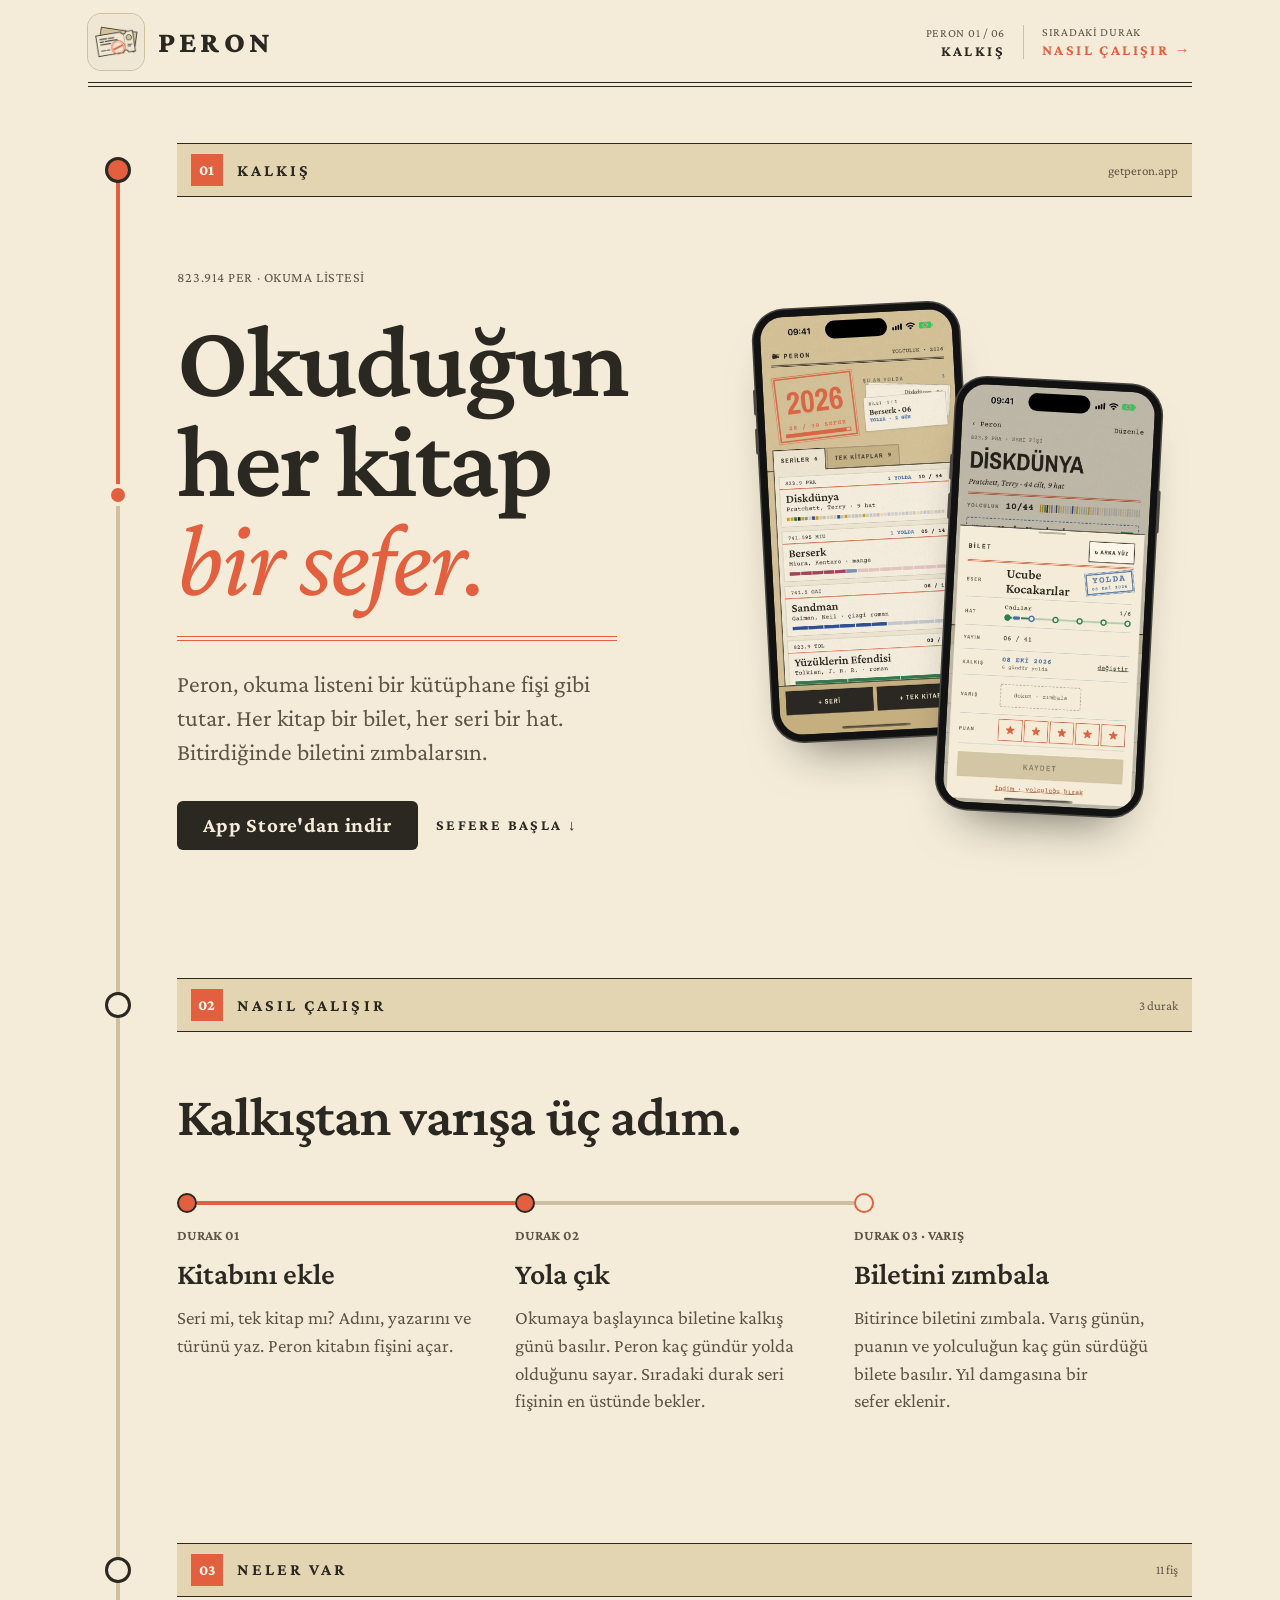
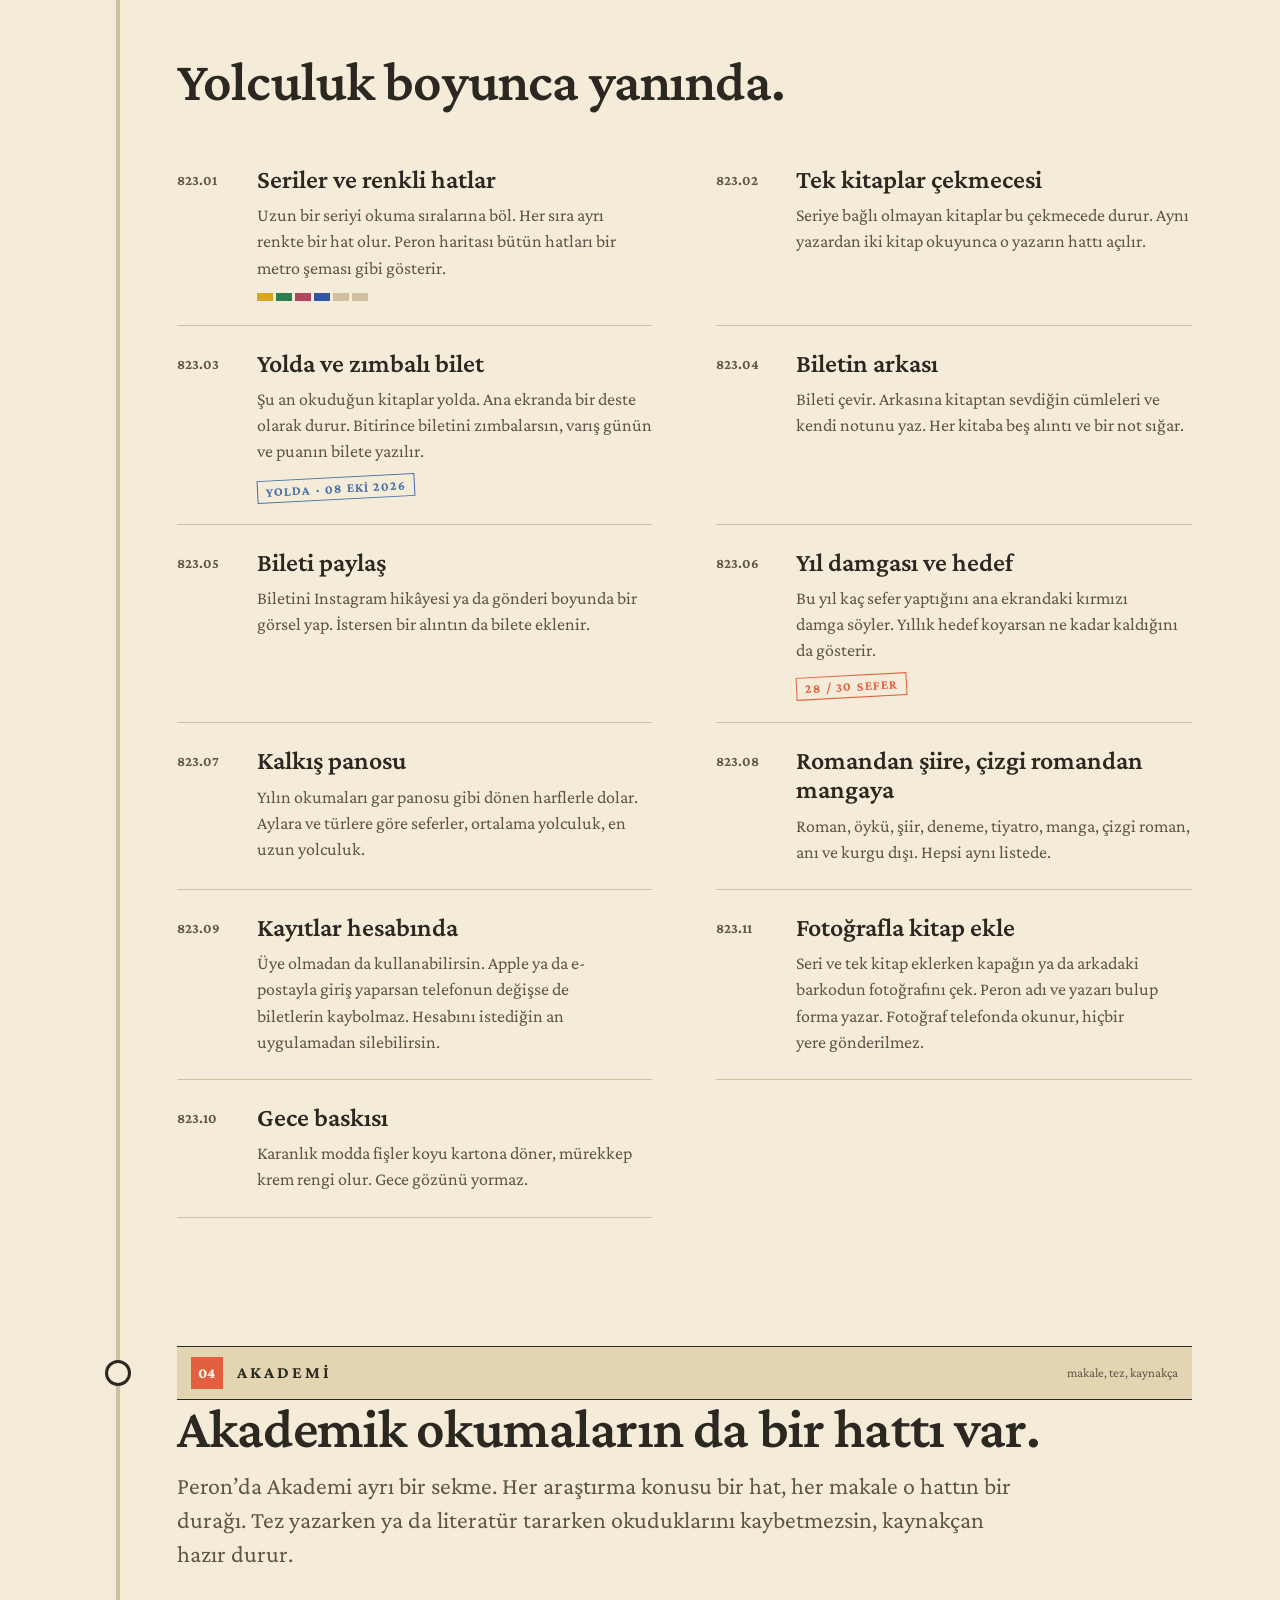
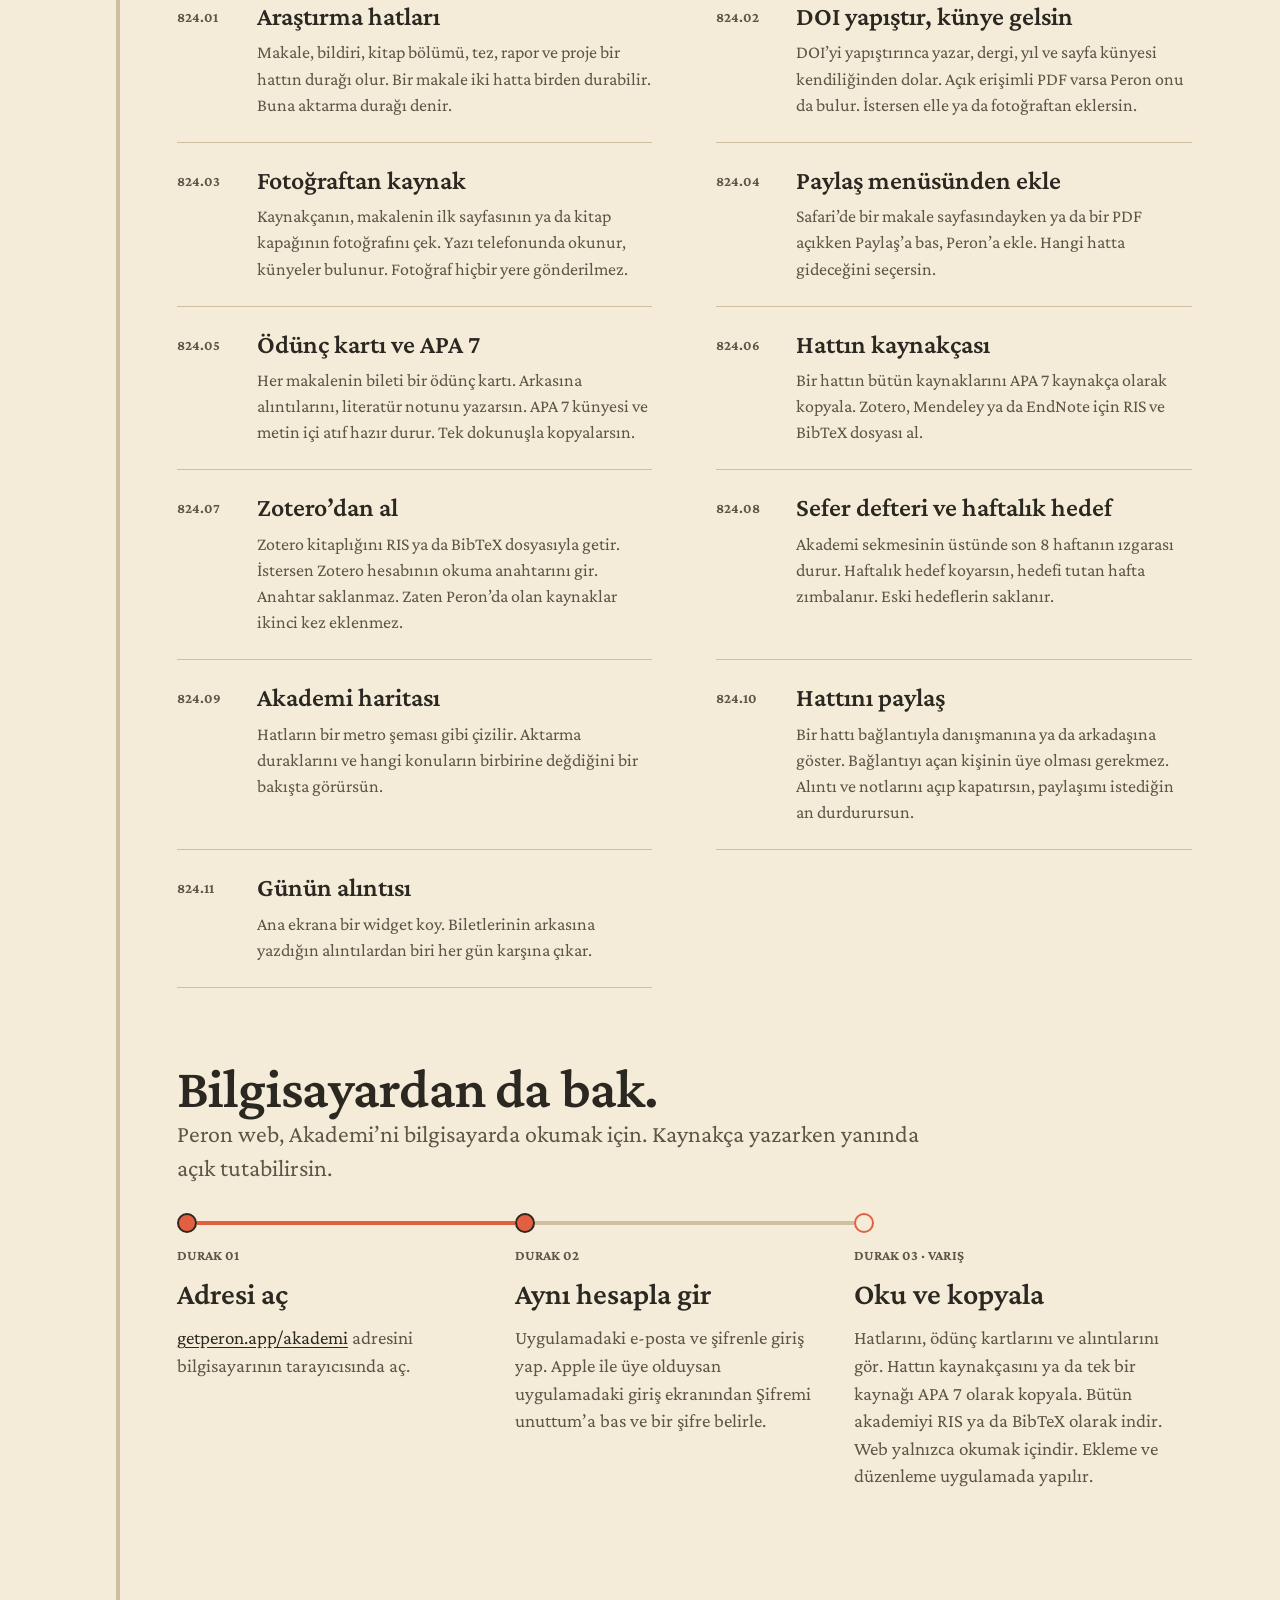
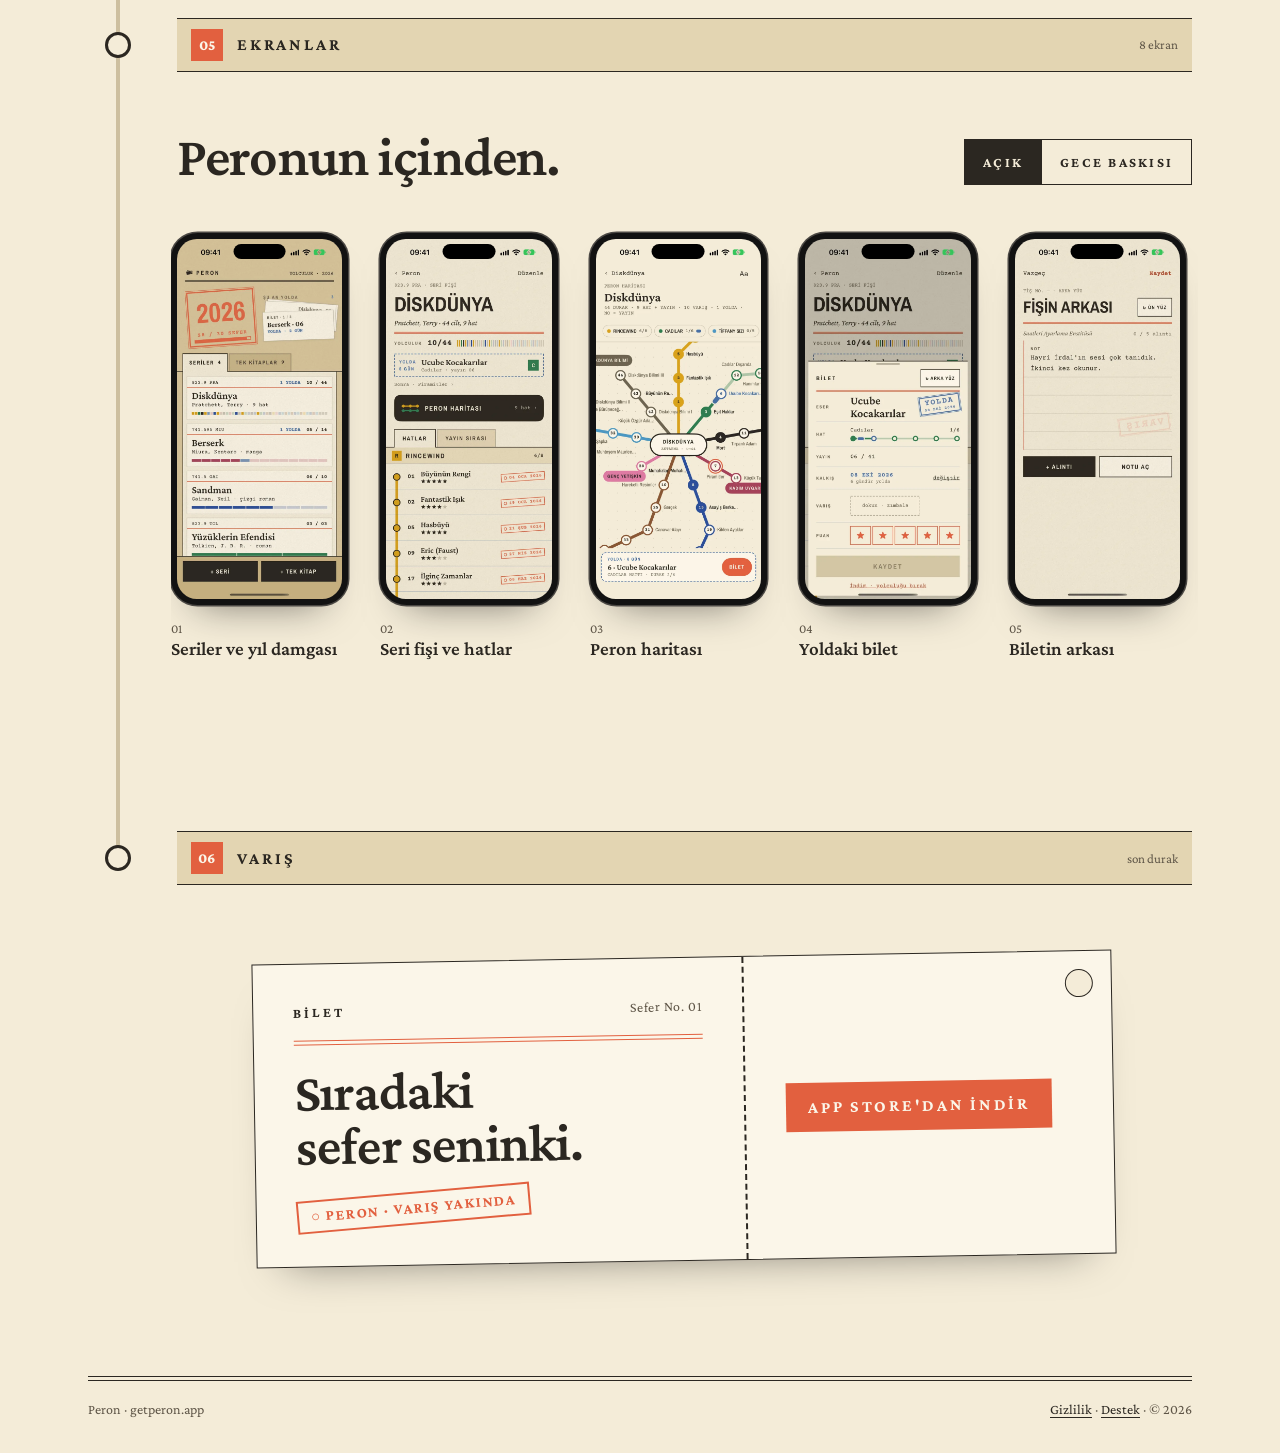
==== commit 061376d5: "Fotoğrafla kitap ekleme: ana sayfa ve gizlilik güncellemesi Co-Authored-By: Claude Sonnet 5.5 <norep" ====
--- a/index.html
+++ b/index.html
@@ -255,7 +255,7 @@
   </section>
 
   <section id="neler" data-durak="NELER VAR">
-    <div class="serit"><span class="isaret" data-isaret></span><span class="no">03</span><span class="ad">NELER VAR</span><span class="veri">10 fiş</span></div>
+    <div class="serit"><span class="isaret" data-isaret></span><span class="no">03</span><span class="ad">NELER VAR</span><span class="veri">11 fiş</span></div>
     <div class="ic">
       <h2>Yolculuk boyunca yanında.</h2>
       <div class="fisler">
@@ -297,6 +297,10 @@
         <div class="fis"><span class="kod">823.09</span><div>
           <h3>Kayıtlar hesabında</h3>
           <p>Üye olmadan da kullanabilirsin. Apple ya da e-postayla giriş yaparsan telefonun değişse de biletlerin kaybolmaz. Hesabını istediğin an uygulamadan silebilirsin.</p>
+        </div></div>
+        <div class="fis"><span class="kod">823.11</span><div>
+          <h3>Fotoğrafla kitap ekle</h3>
+          <p>Seri ve tek kitap eklerken kapağın ya da arkadaki barkodun fotoğrafını çek. Peron adı ve yazarı bulup forma yazar. Fotoğraf telefonda okunur, hiçbir yere gönderilmez.</p>
         </div></div>
         <div class="fis"><span class="kod">823.10</span><div>
           <h3>Gece baskısı</h3>
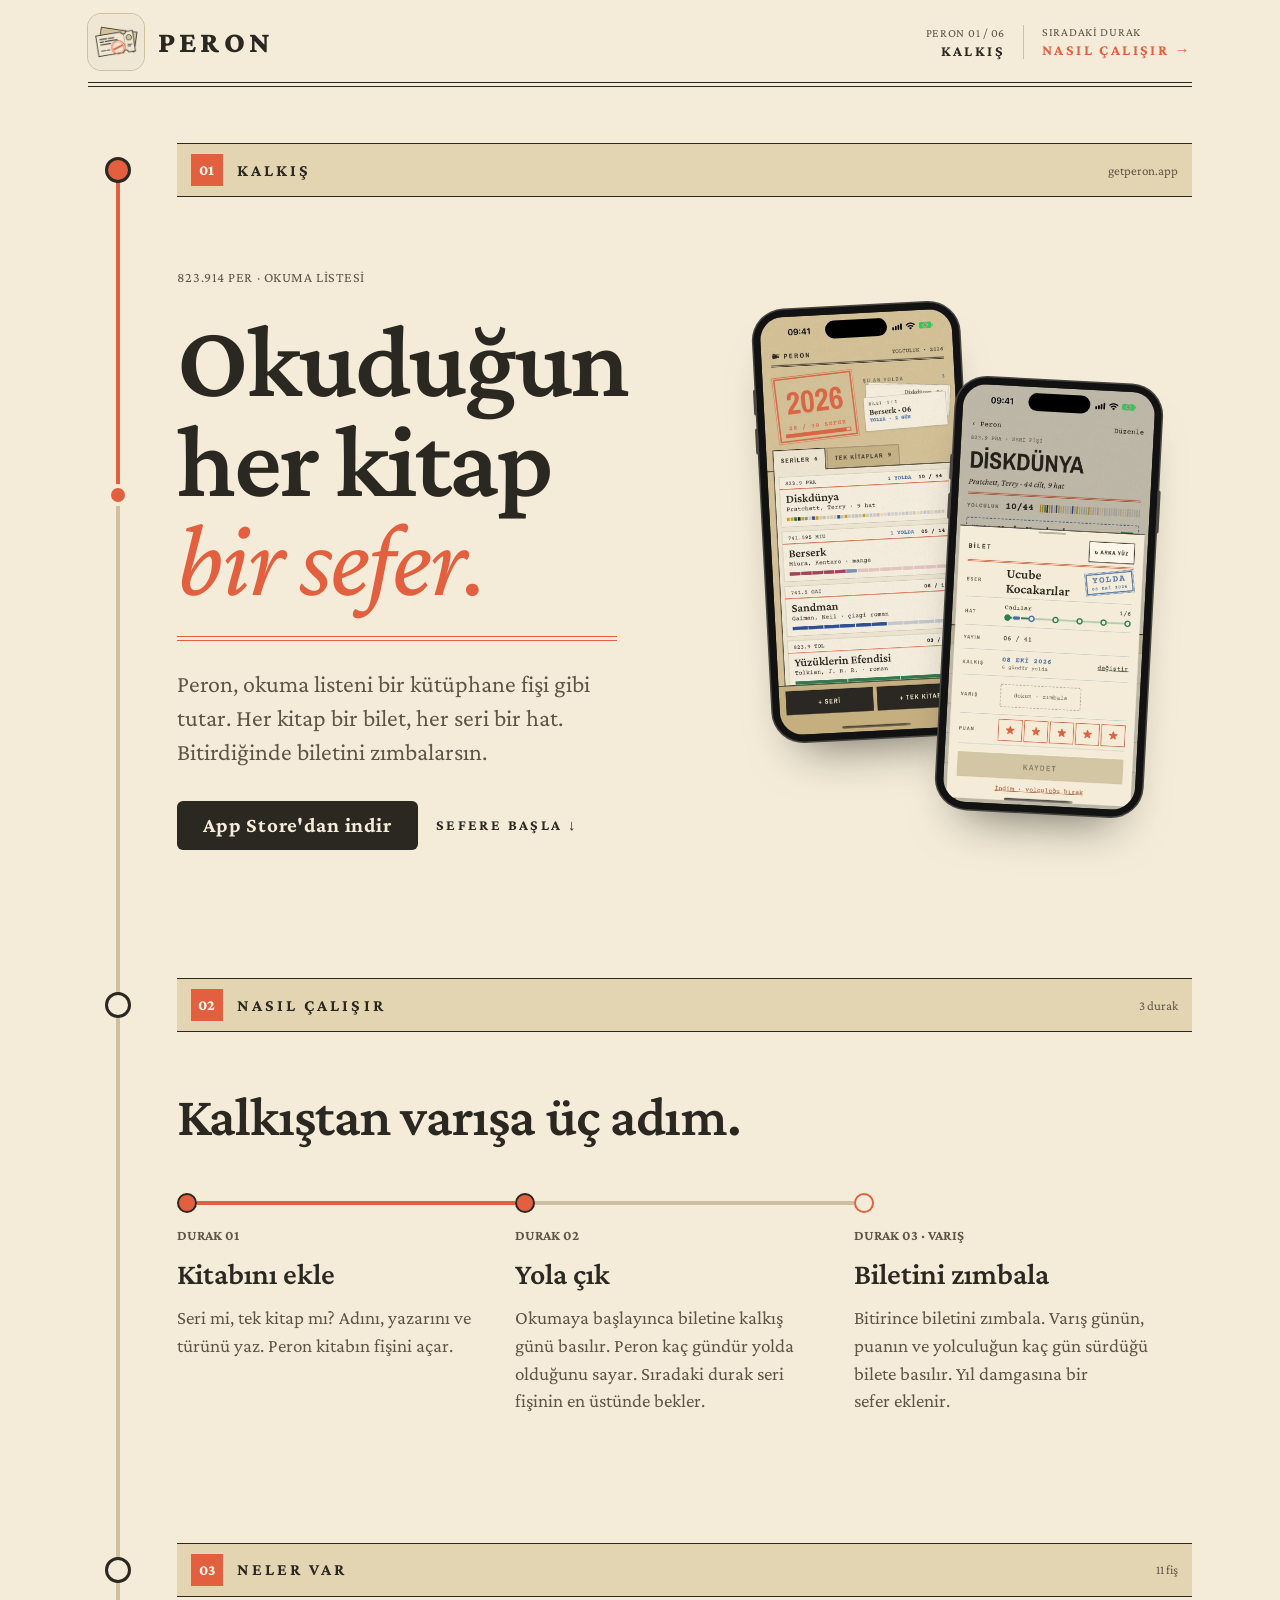
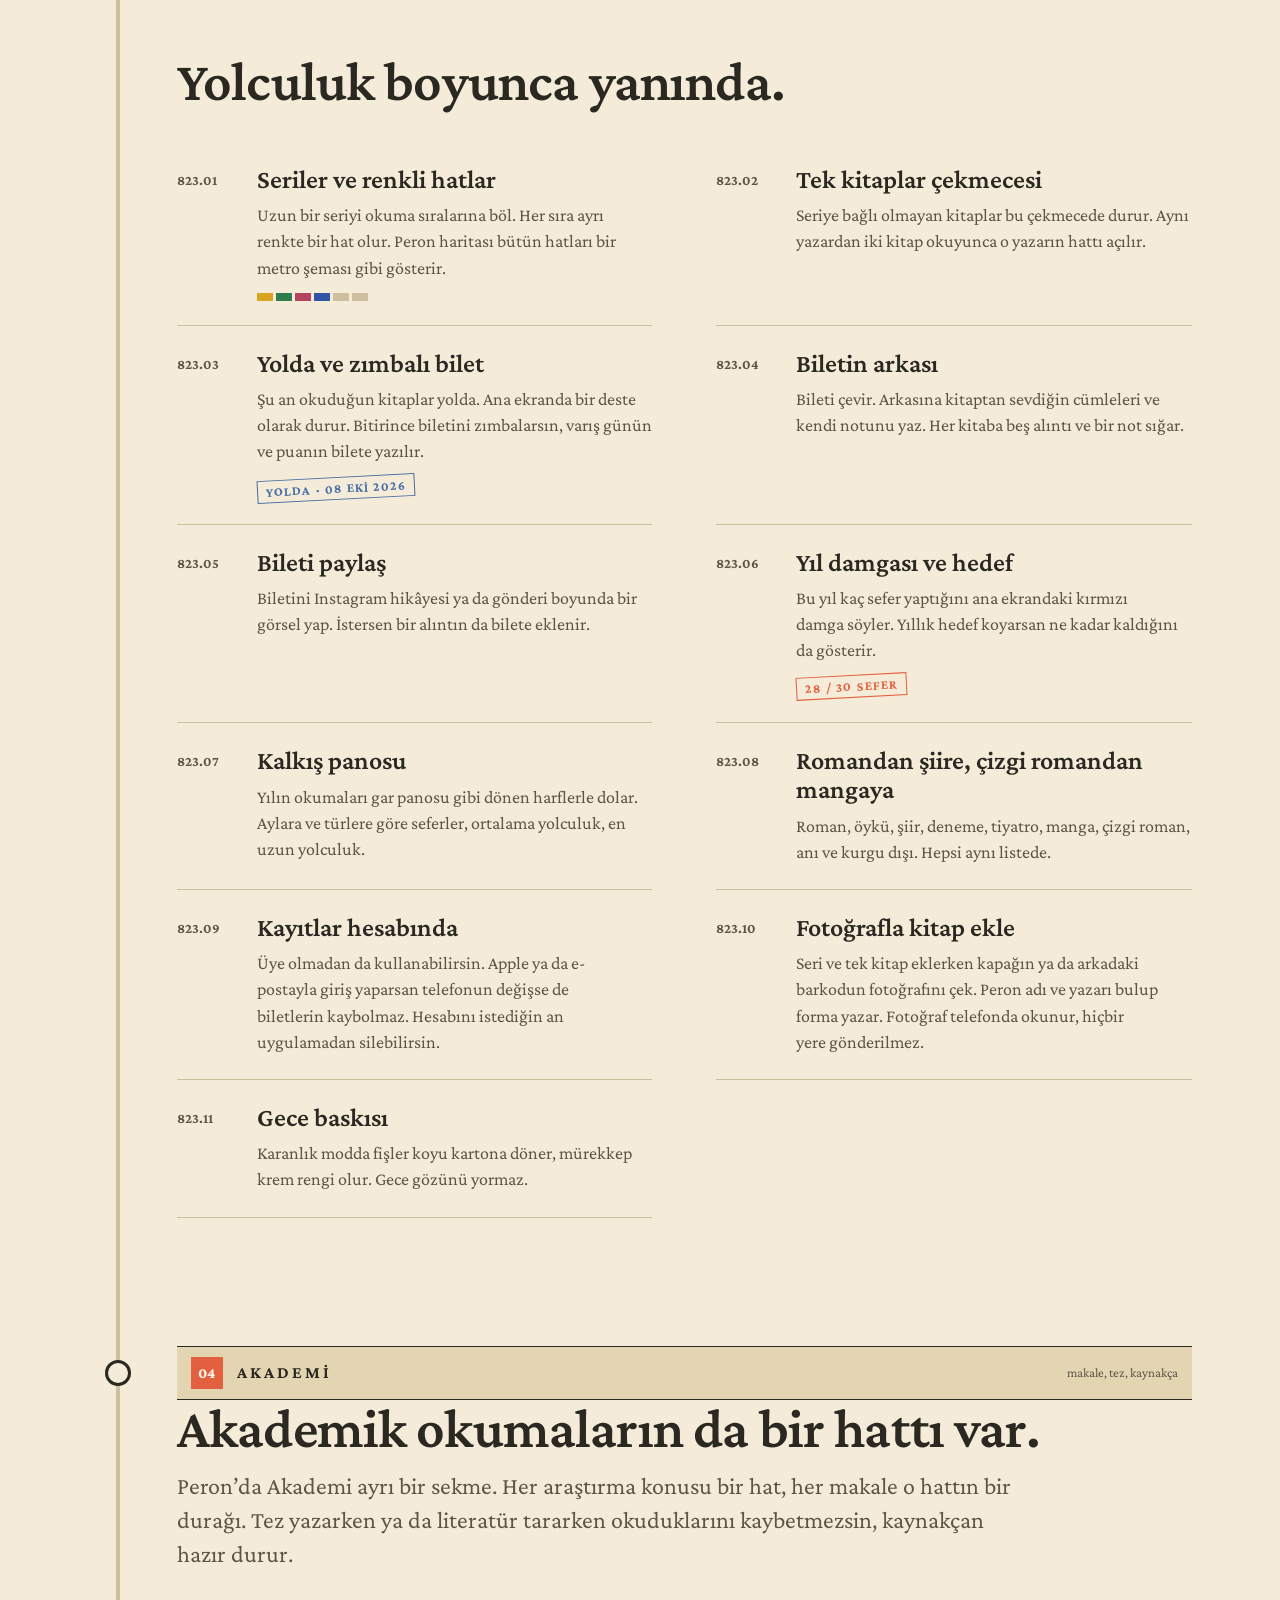
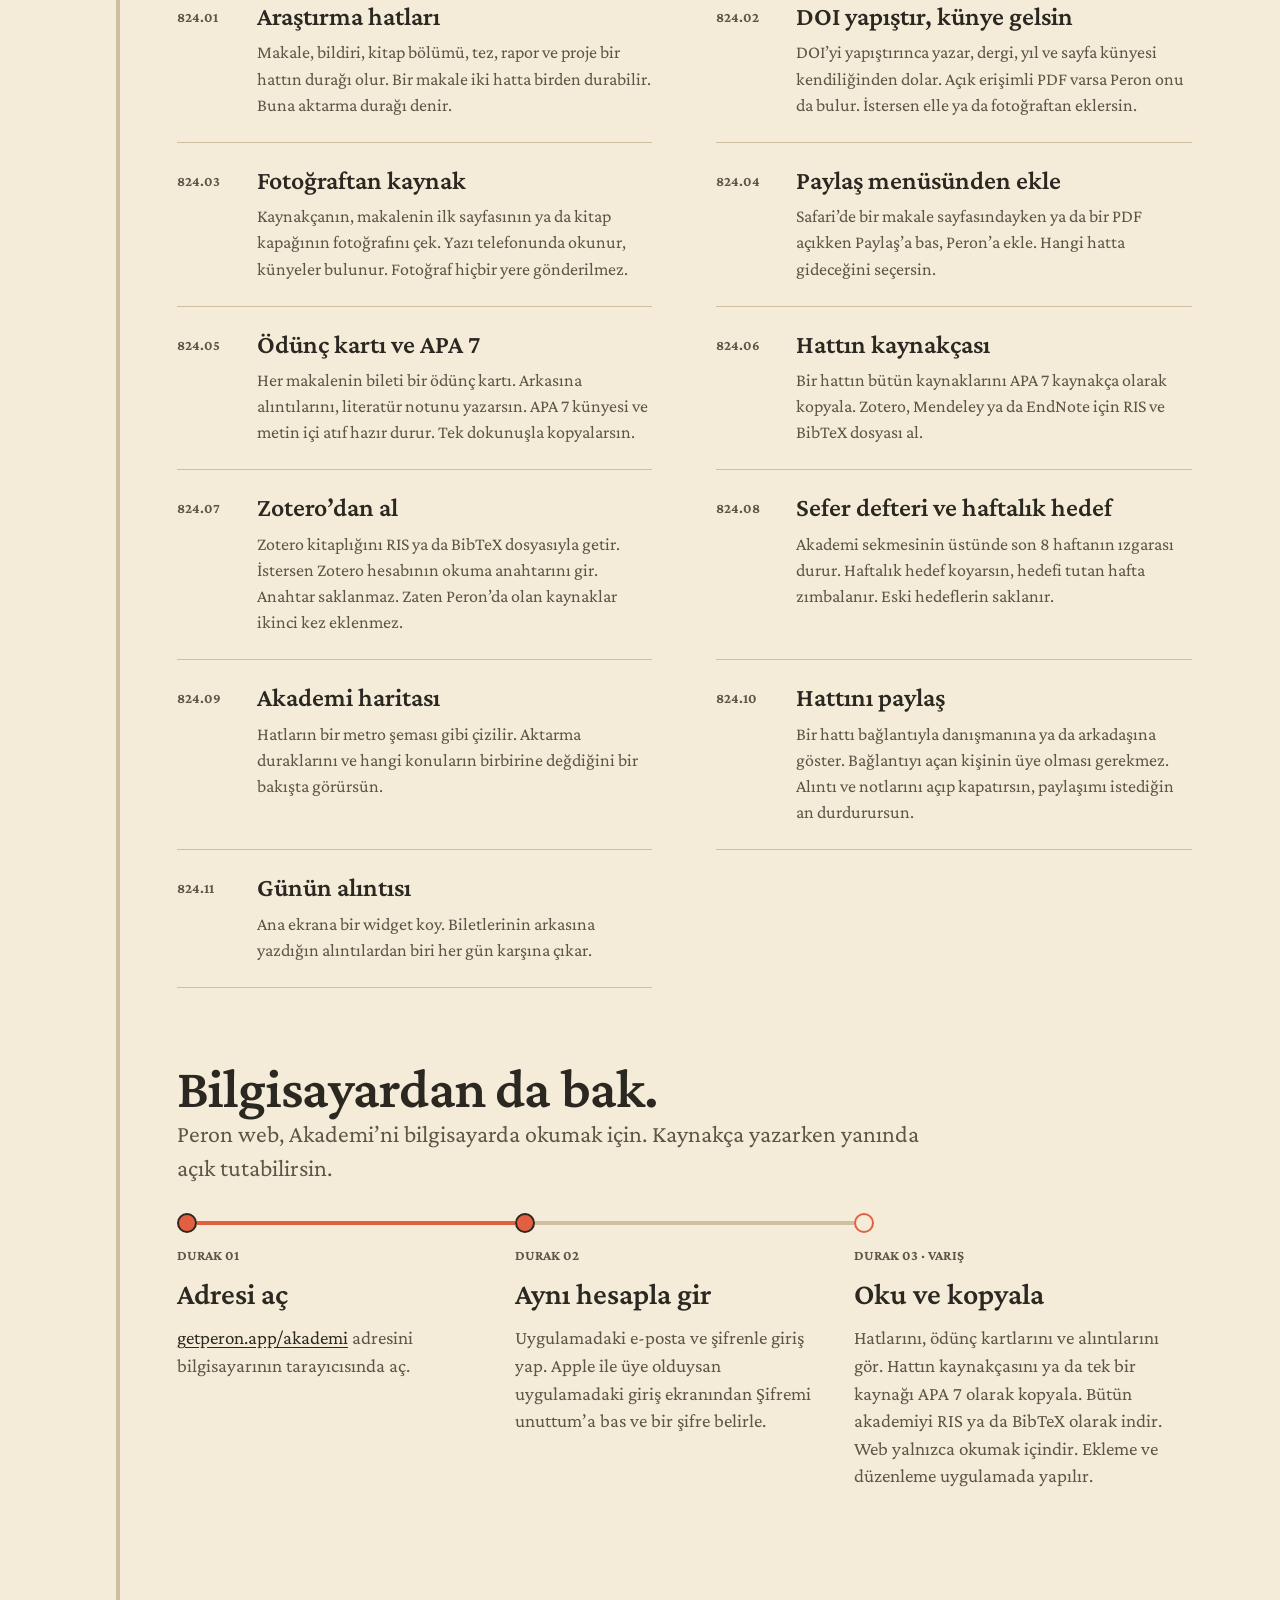
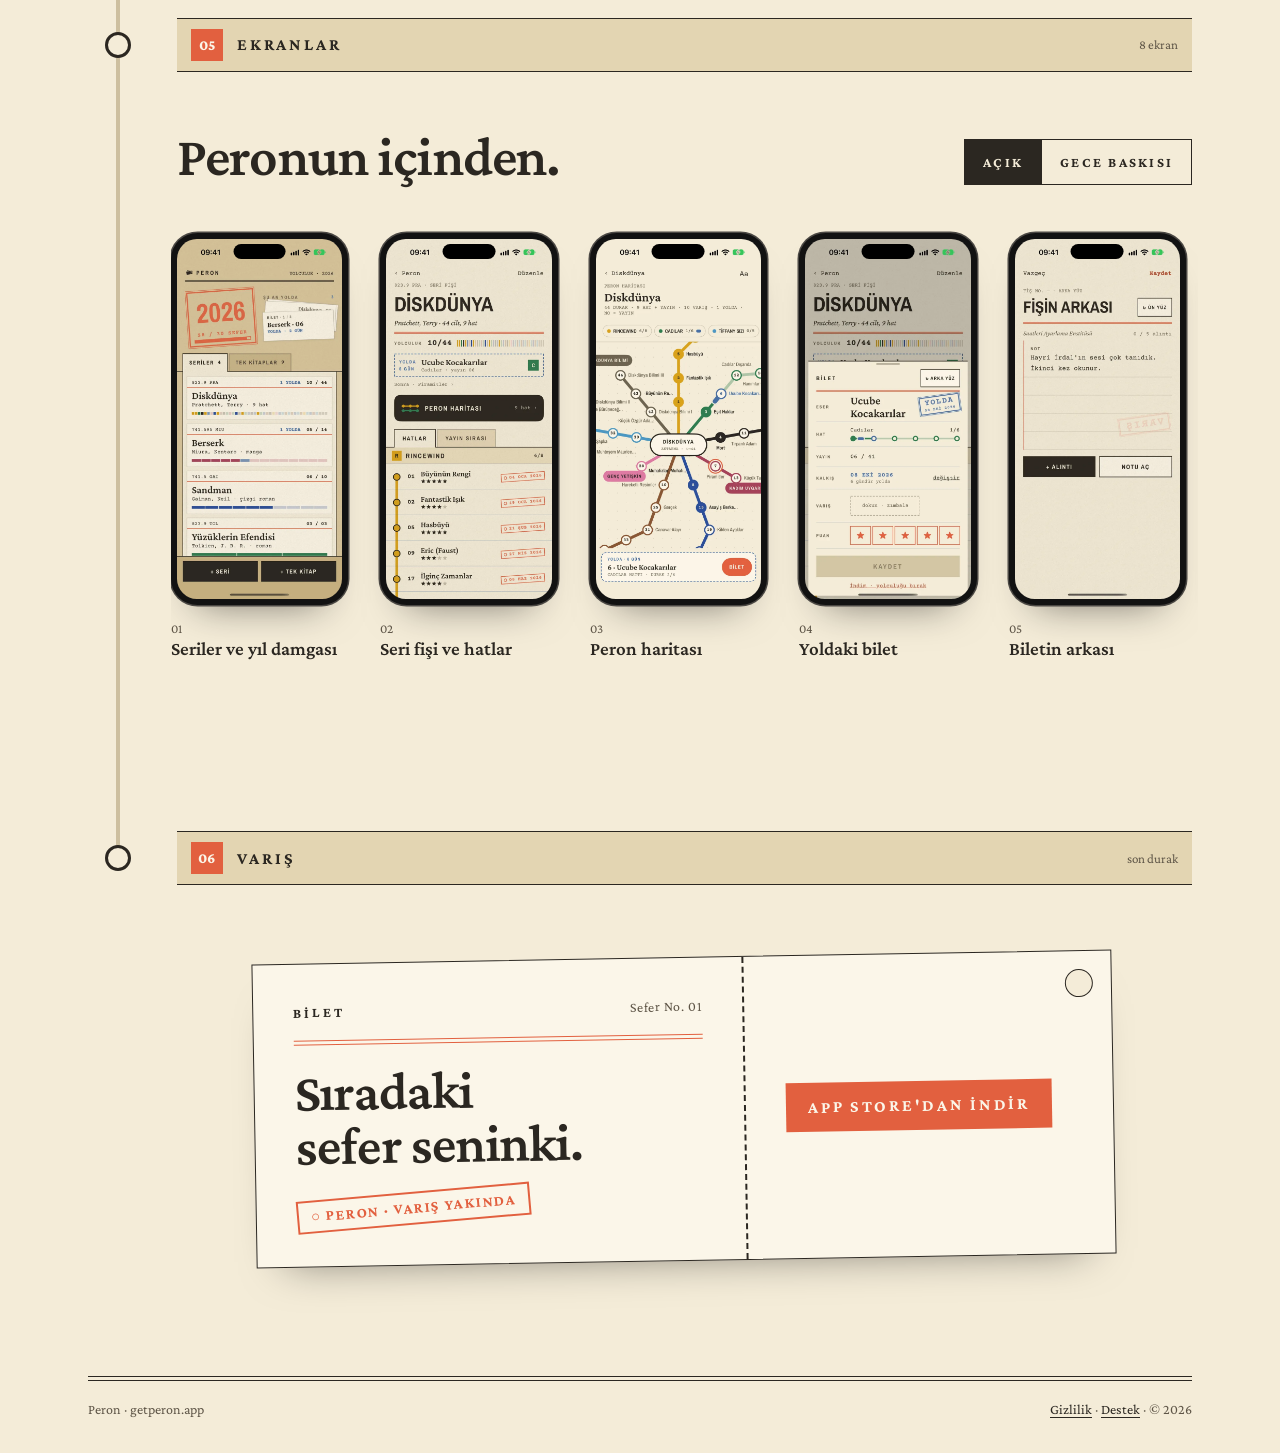
==== commit 03489187: "Fiş numaraları sıralandı" ====
--- a/index.html
+++ b/index.html
@@ -298,11 +298,11 @@
           <h3>Kayıtlar hesabında</h3>
           <p>Üye olmadan da kullanabilirsin. Apple ya da e-postayla giriş yaparsan telefonun değişse de biletlerin kaybolmaz. Hesabını istediğin an uygulamadan silebilirsin.</p>
         </div></div>
-        <div class="fis"><span class="kod">823.11</span><div>
+        <div class="fis"><span class="kod">823.10</span><div>
           <h3>Fotoğrafla kitap ekle</h3>
           <p>Seri ve tek kitap eklerken kapağın ya da arkadaki barkodun fotoğrafını çek. Peron adı ve yazarı bulup forma yazar. Fotoğraf telefonda okunur, hiçbir yere gönderilmez.</p>
         </div></div>
-        <div class="fis"><span class="kod">823.10</span><div>
+        <div class="fis"><span class="kod">823.11</span><div>
           <h3>Gece baskısı</h3>
           <p>Karanlık modda fişler koyu kartona döner, mürekkep krem rengi olur. Gece gözünü yormaz.</p>
         </div></div>
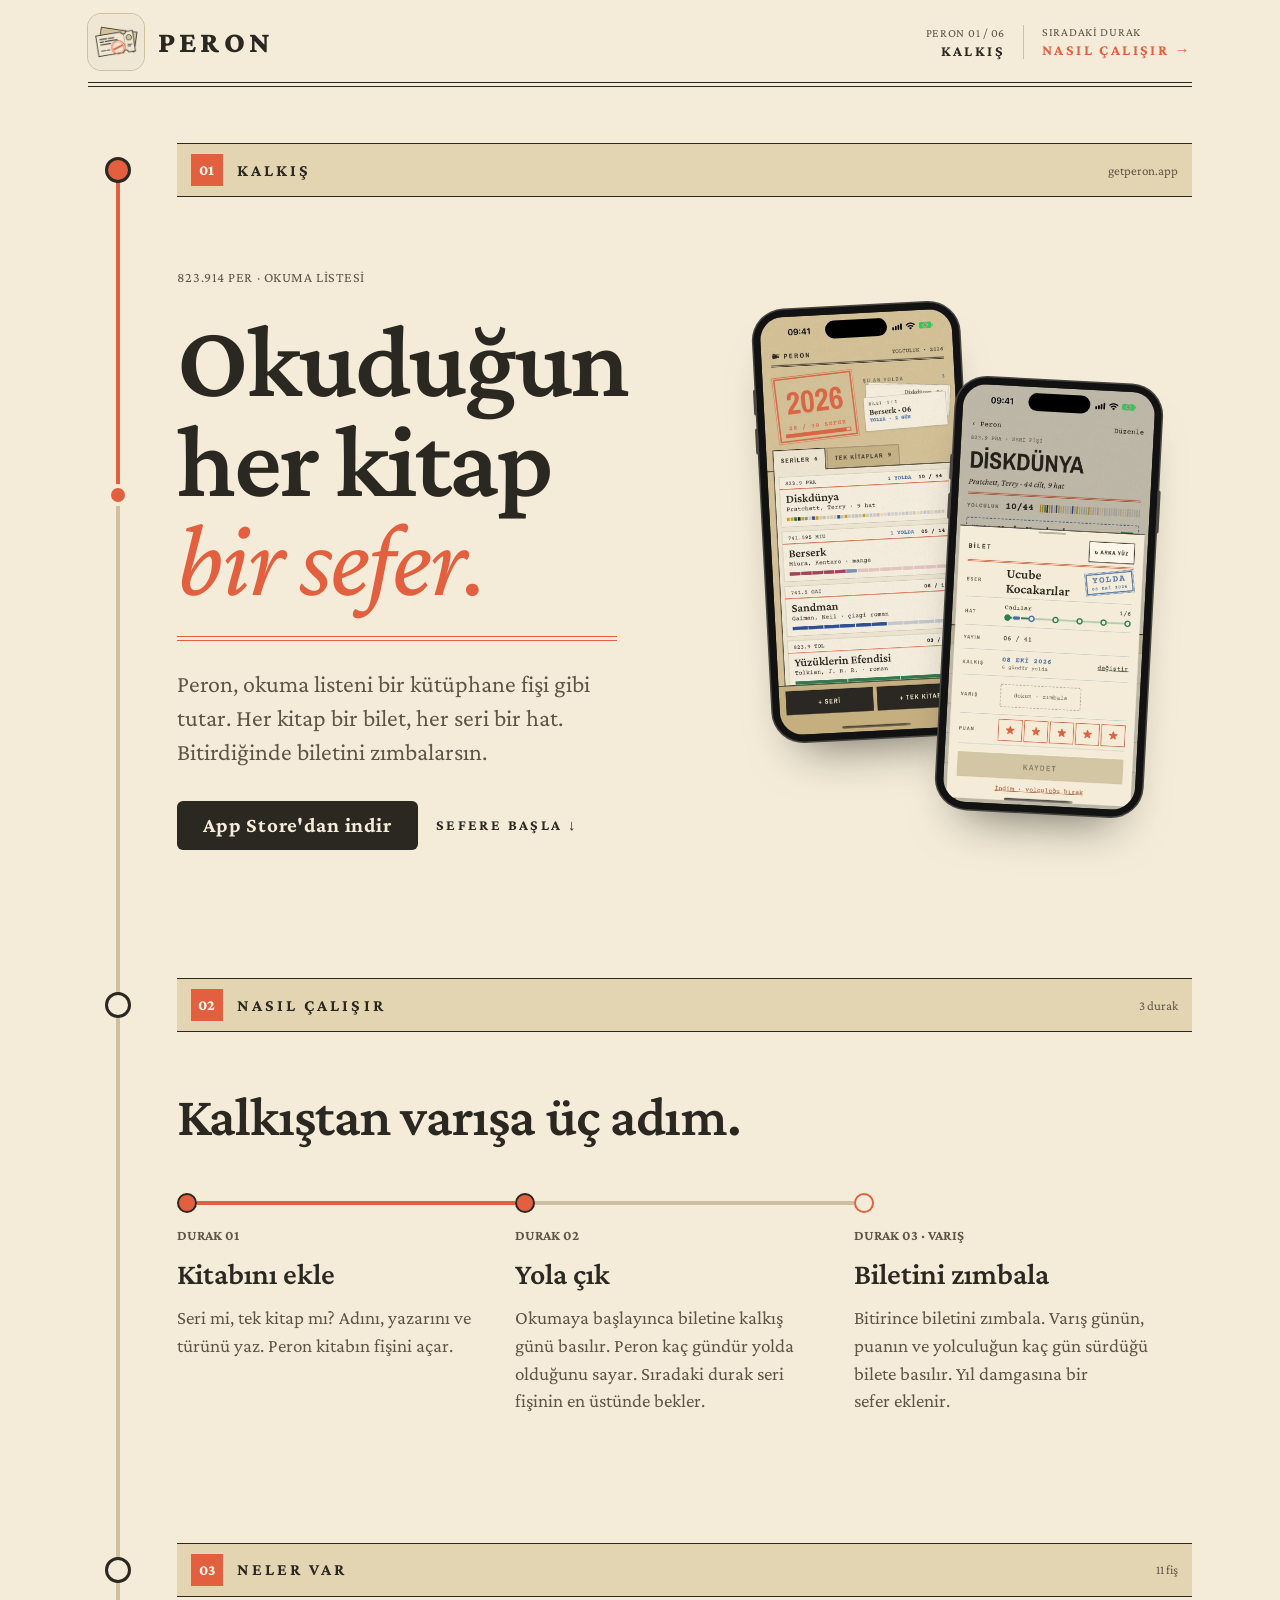
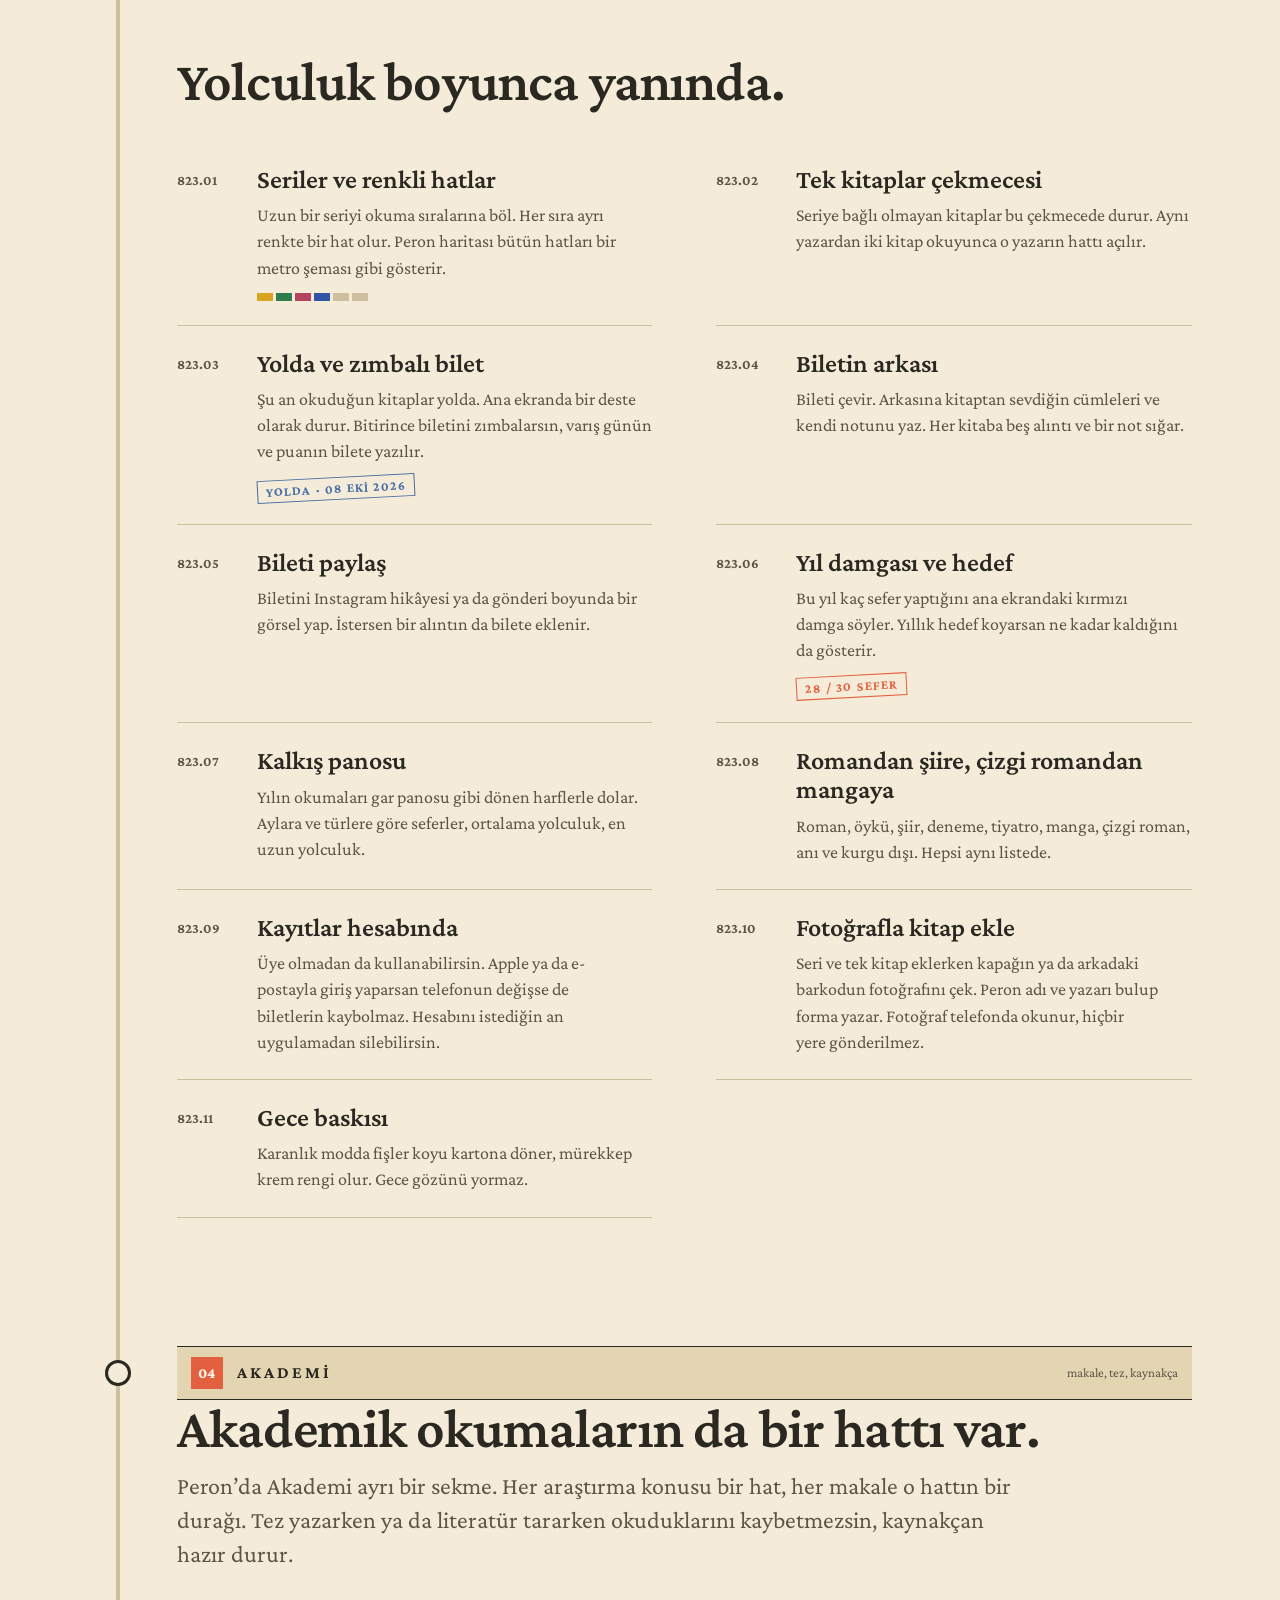
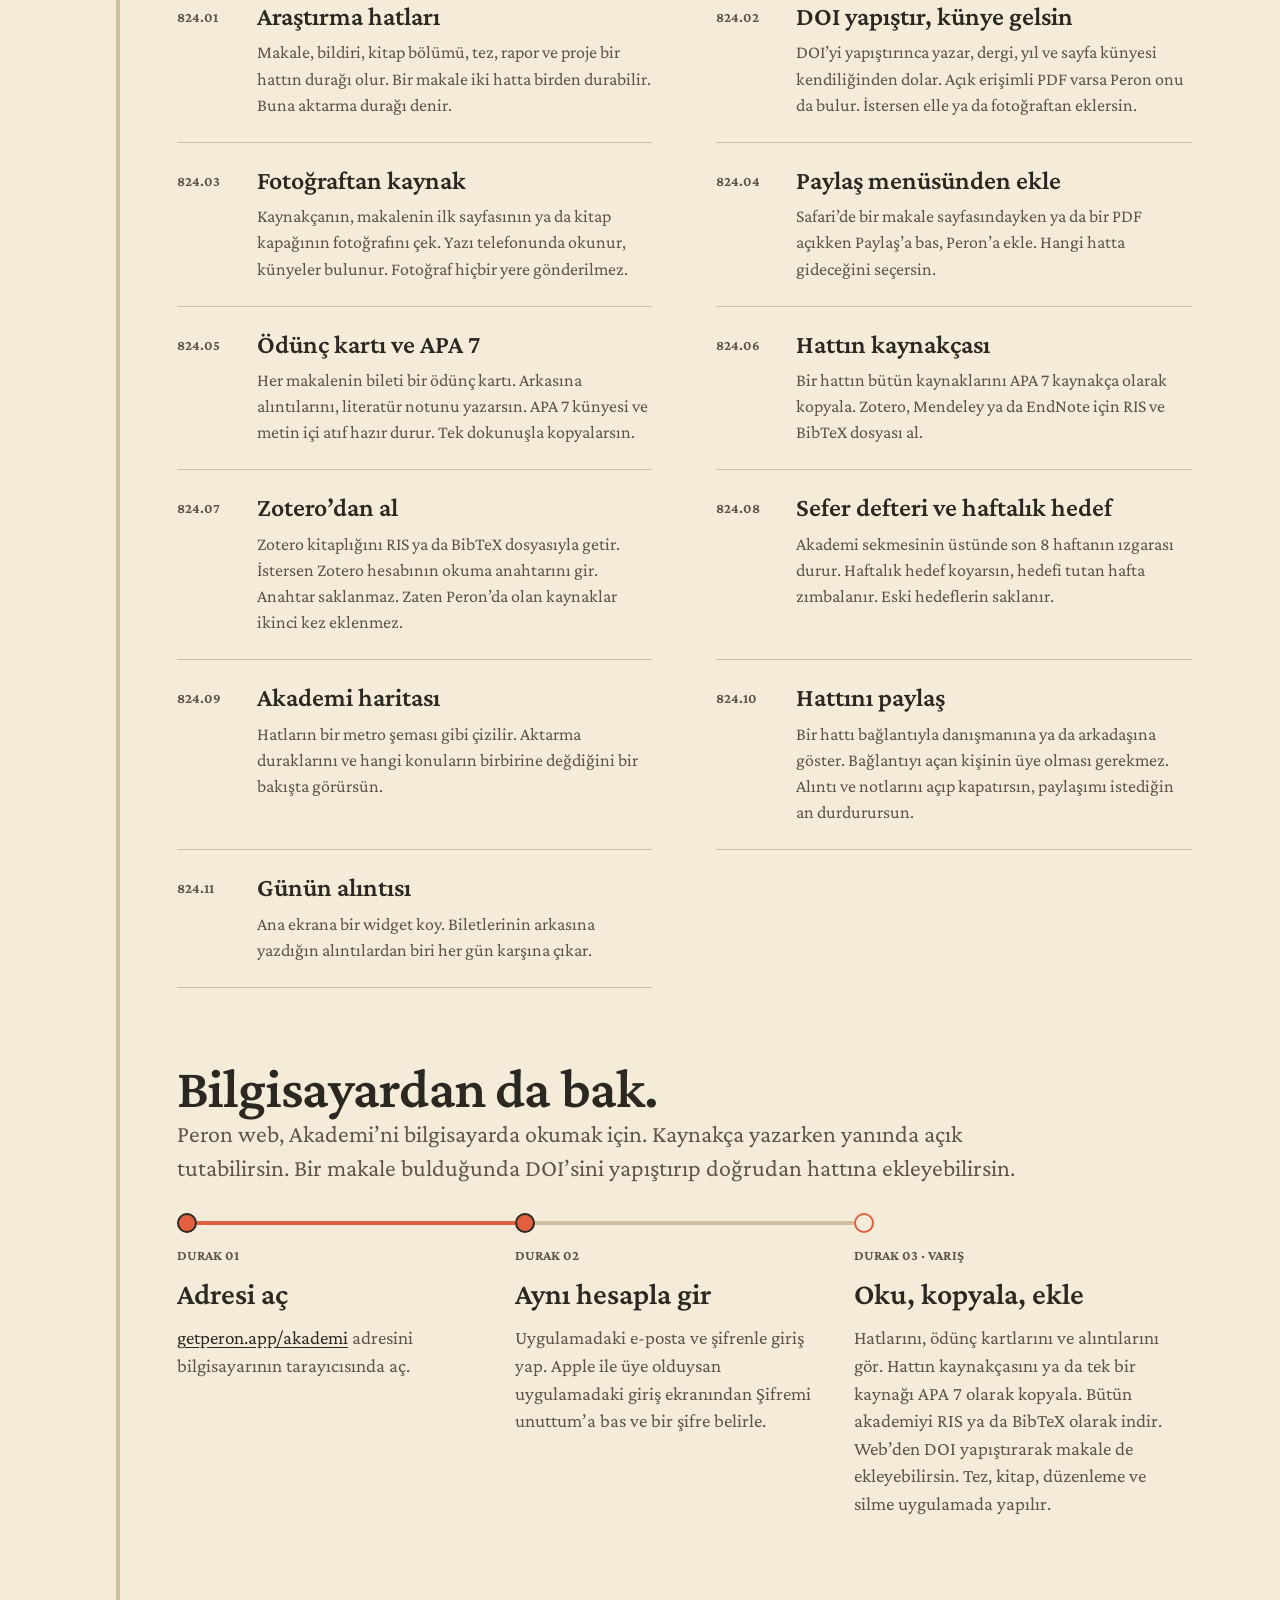
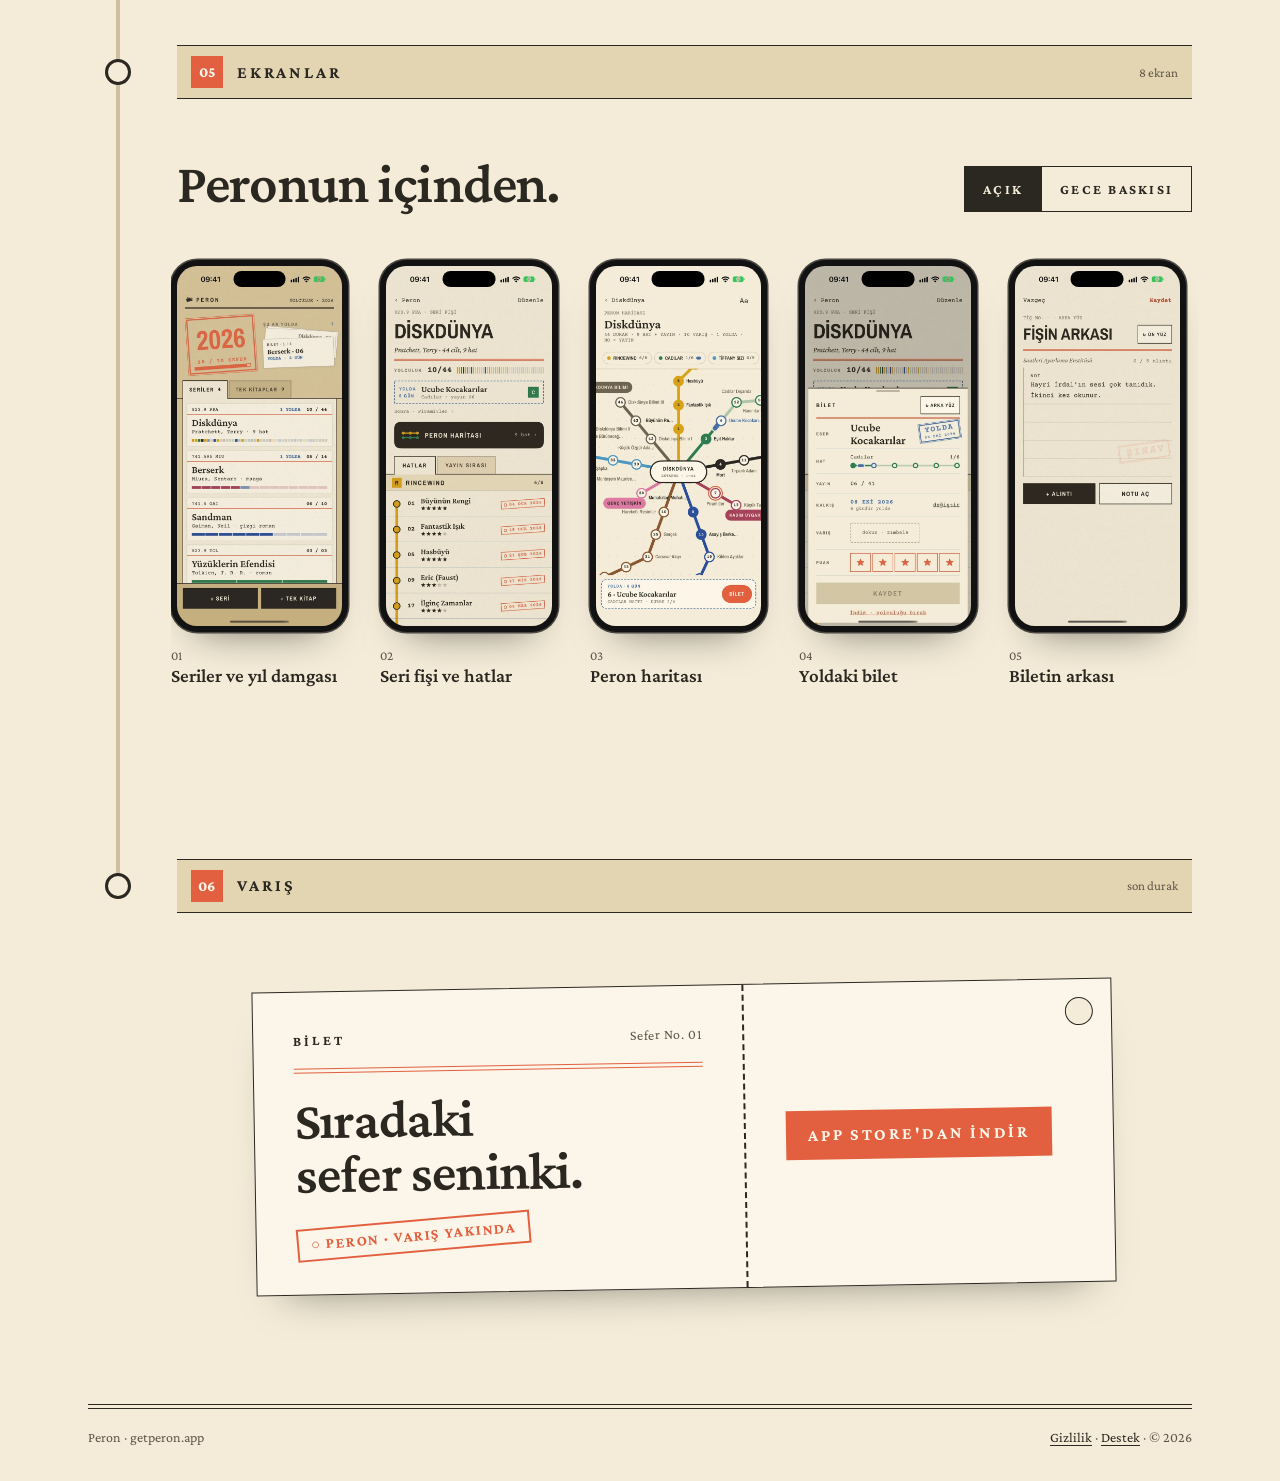
==== commit 71a99ff5: "Peron web: DOI ile makale ekleme Co-Authored-By: Claude Sonnet 5.5 <noreply@anthropic.com>" ====
--- a/index.html
+++ b/index.html
@@ -363,7 +363,7 @@
       </div>
 
       <h2 id="web" style="margin-top:clamp(40px,6vw,72px)">Bilgisayardan da bak.</h2>
-      <p class="giris" style="max-width:60ch;margin:0 0 28px">Peron web, Akademi’ni bilgisayarda okumak için. Kaynakça yazarken yanında açık tutabilirsin.</p>
+      <p class="giris" style="max-width:60ch;margin:0 0 28px">Peron web, Akademi’ni bilgisayarda okumak için. Kaynakça yazarken yanında açık tutabilirsin. Bir makale bulduğunda DOI’sini yapıştırıp doğrudan hattına ekleyebilirsin.</p>
       <ol class="adimlar">
         <li>
           <div class="hat" aria-hidden="true"><b></b><i class="m"></i></div>
@@ -380,8 +380,8 @@
         <li>
           <div class="hat" aria-hidden="true"><b class="bos"></b></div>
           <span class="kod">DURAK 03 · VARIŞ</span>
-          <h3>Oku ve kopyala</h3>
-          <p>Hatlarını, ödünç kartlarını ve alıntılarını gör. Hattın kaynakçasını ya da tek bir kaynağı APA 7 olarak kopyala. Bütün akademiyi RIS ya da BibTeX olarak indir. Web yalnızca okumak içindir. Ekleme ve düzenleme uygulamada yapılır.</p>
+          <h3>Oku, kopyala, ekle</h3>
+          <p>Hatlarını, ödünç kartlarını ve alıntılarını gör. Hattın kaynakçasını ya da tek bir kaynağı APA 7 olarak kopyala. Bütün akademiyi RIS ya da BibTeX olarak indir. Web’den DOI yapıştırarak makale de ekleyebilirsin. Tez, kitap, düzenleme ve silme uygulamada yapılır.</p>
         </li>
       </ol>
     </div>
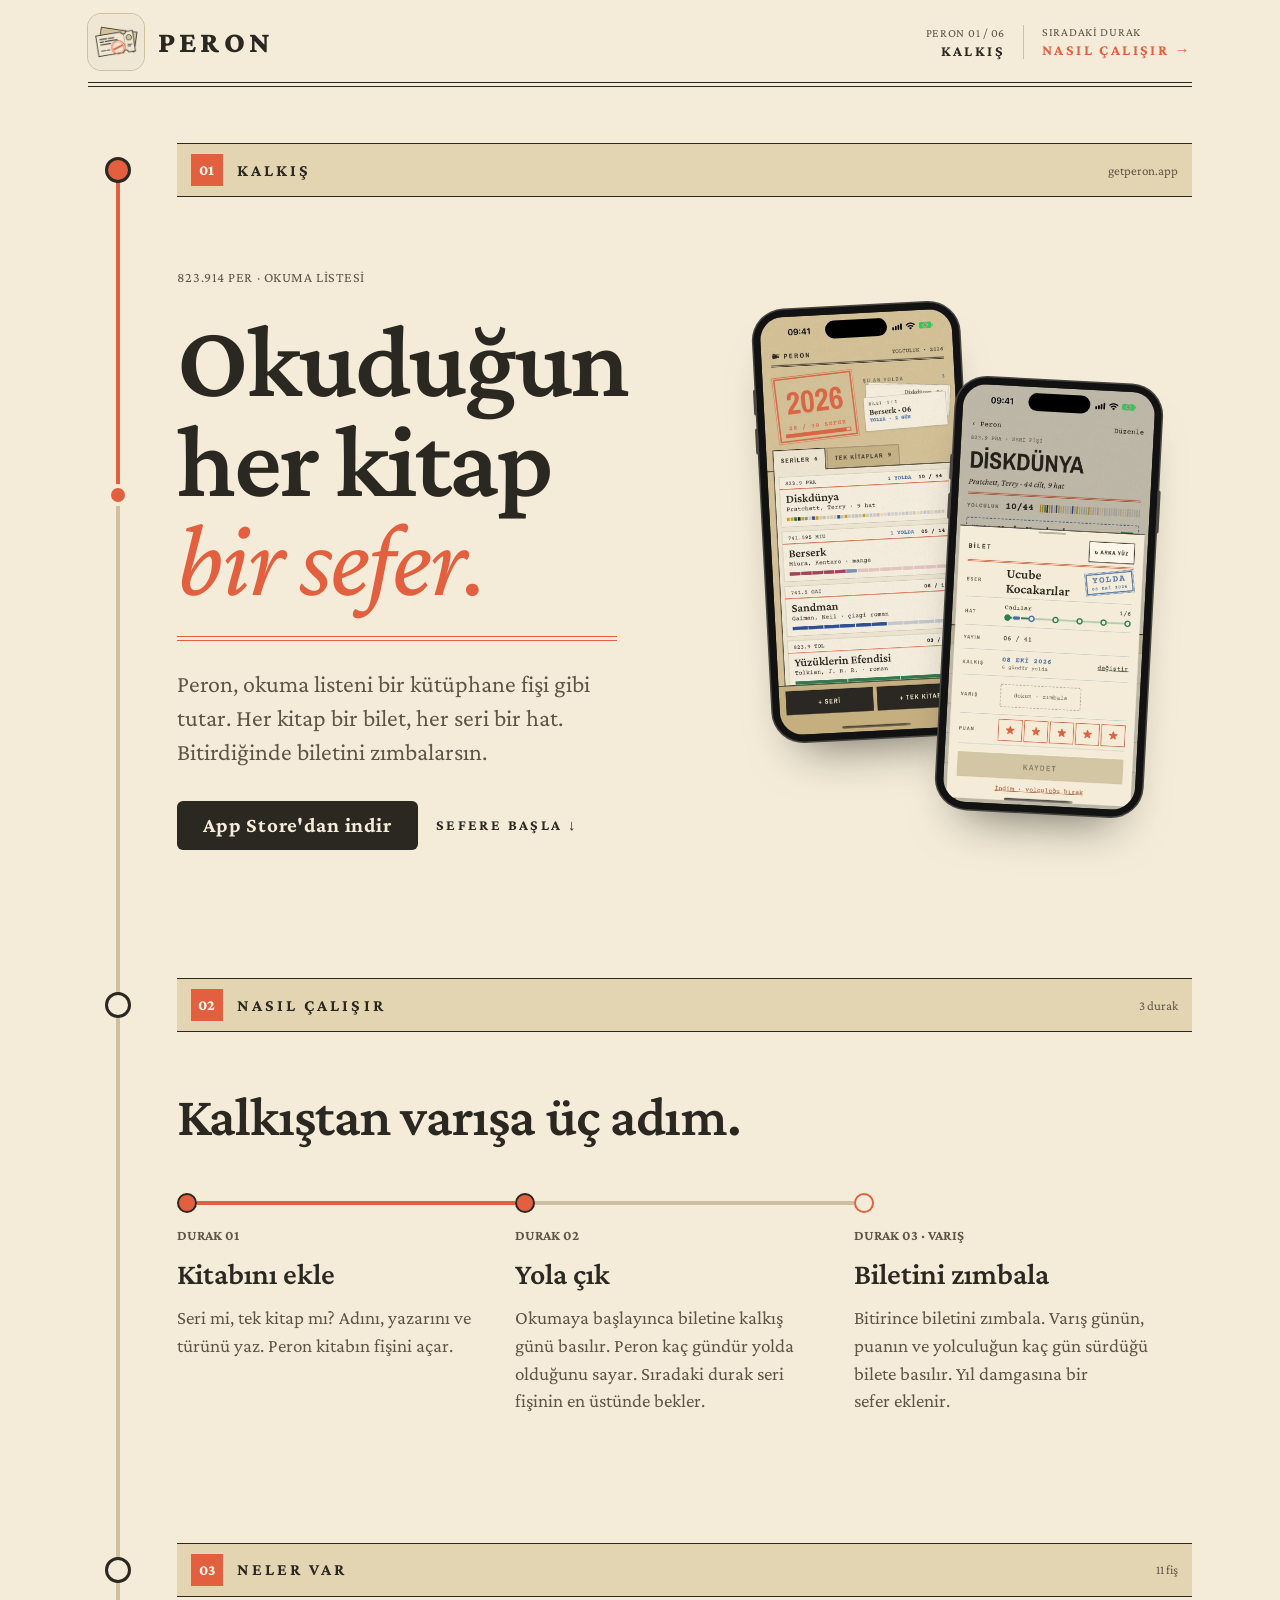
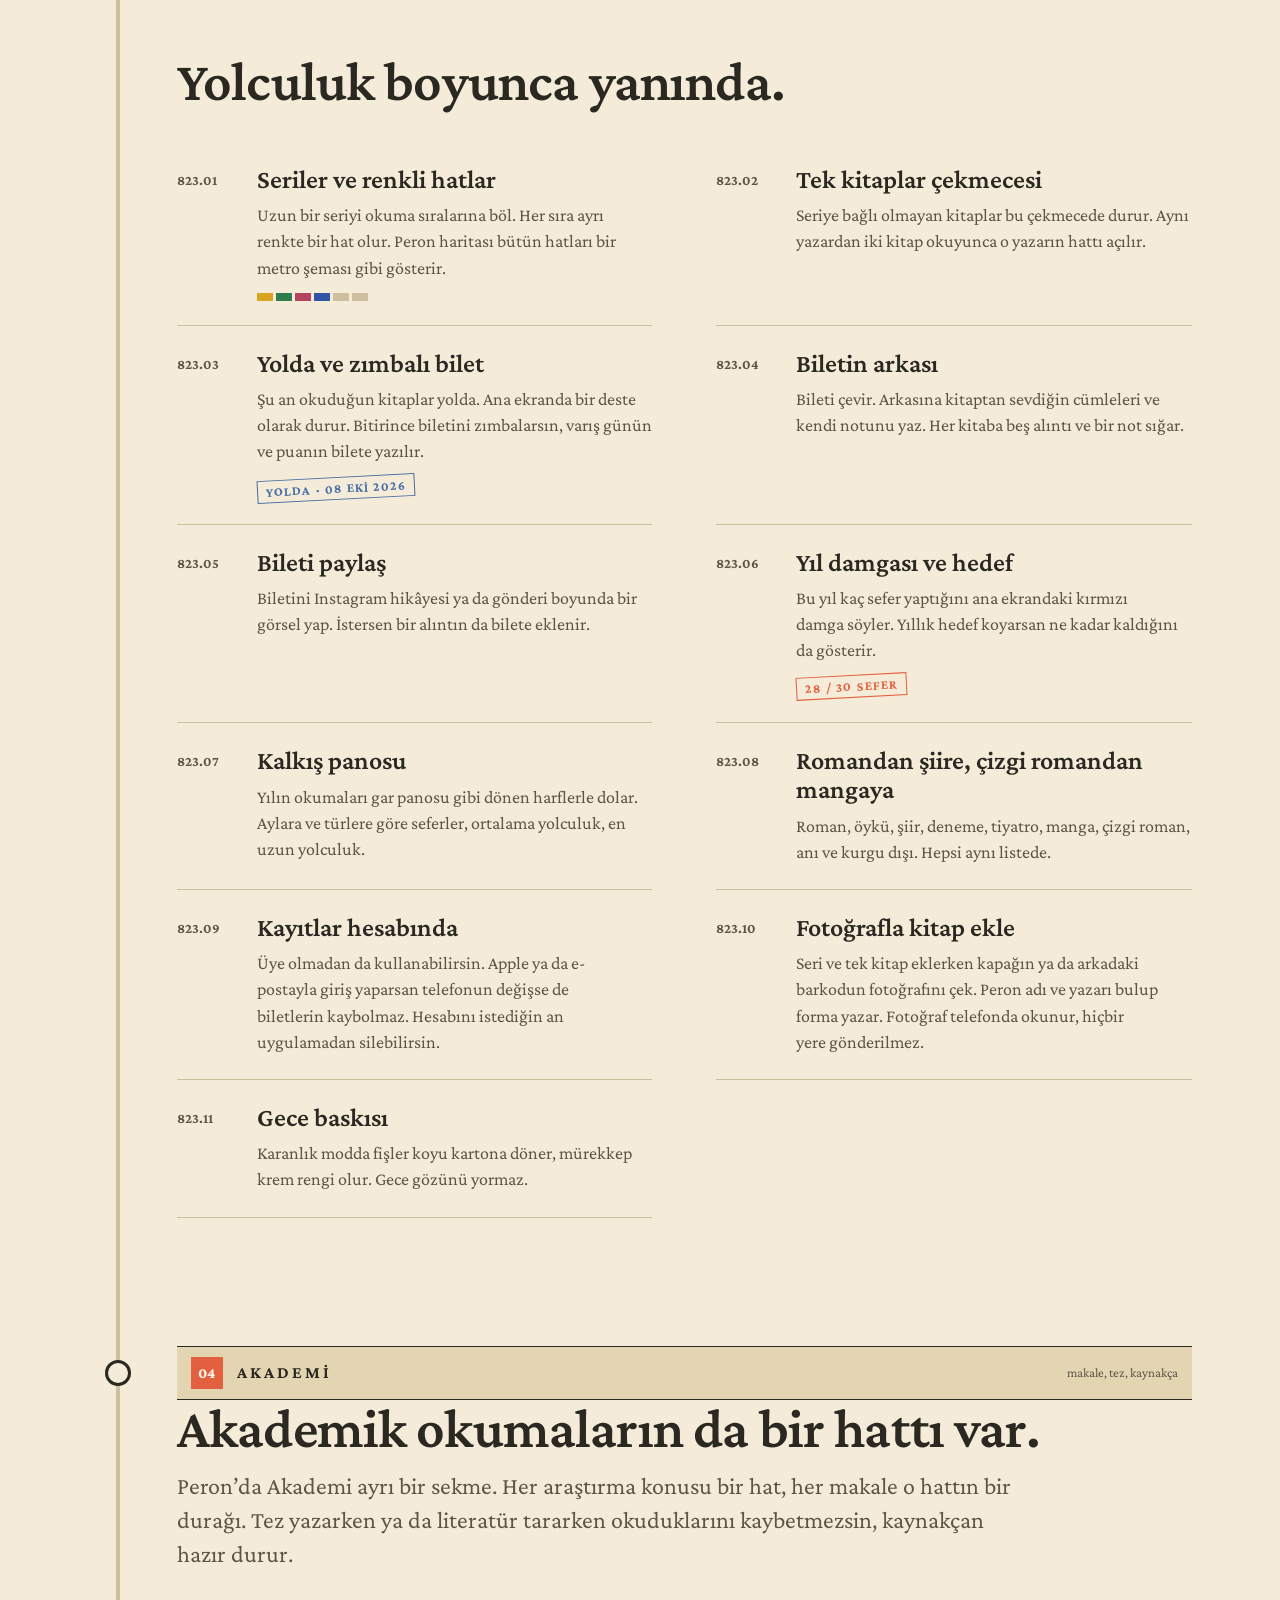
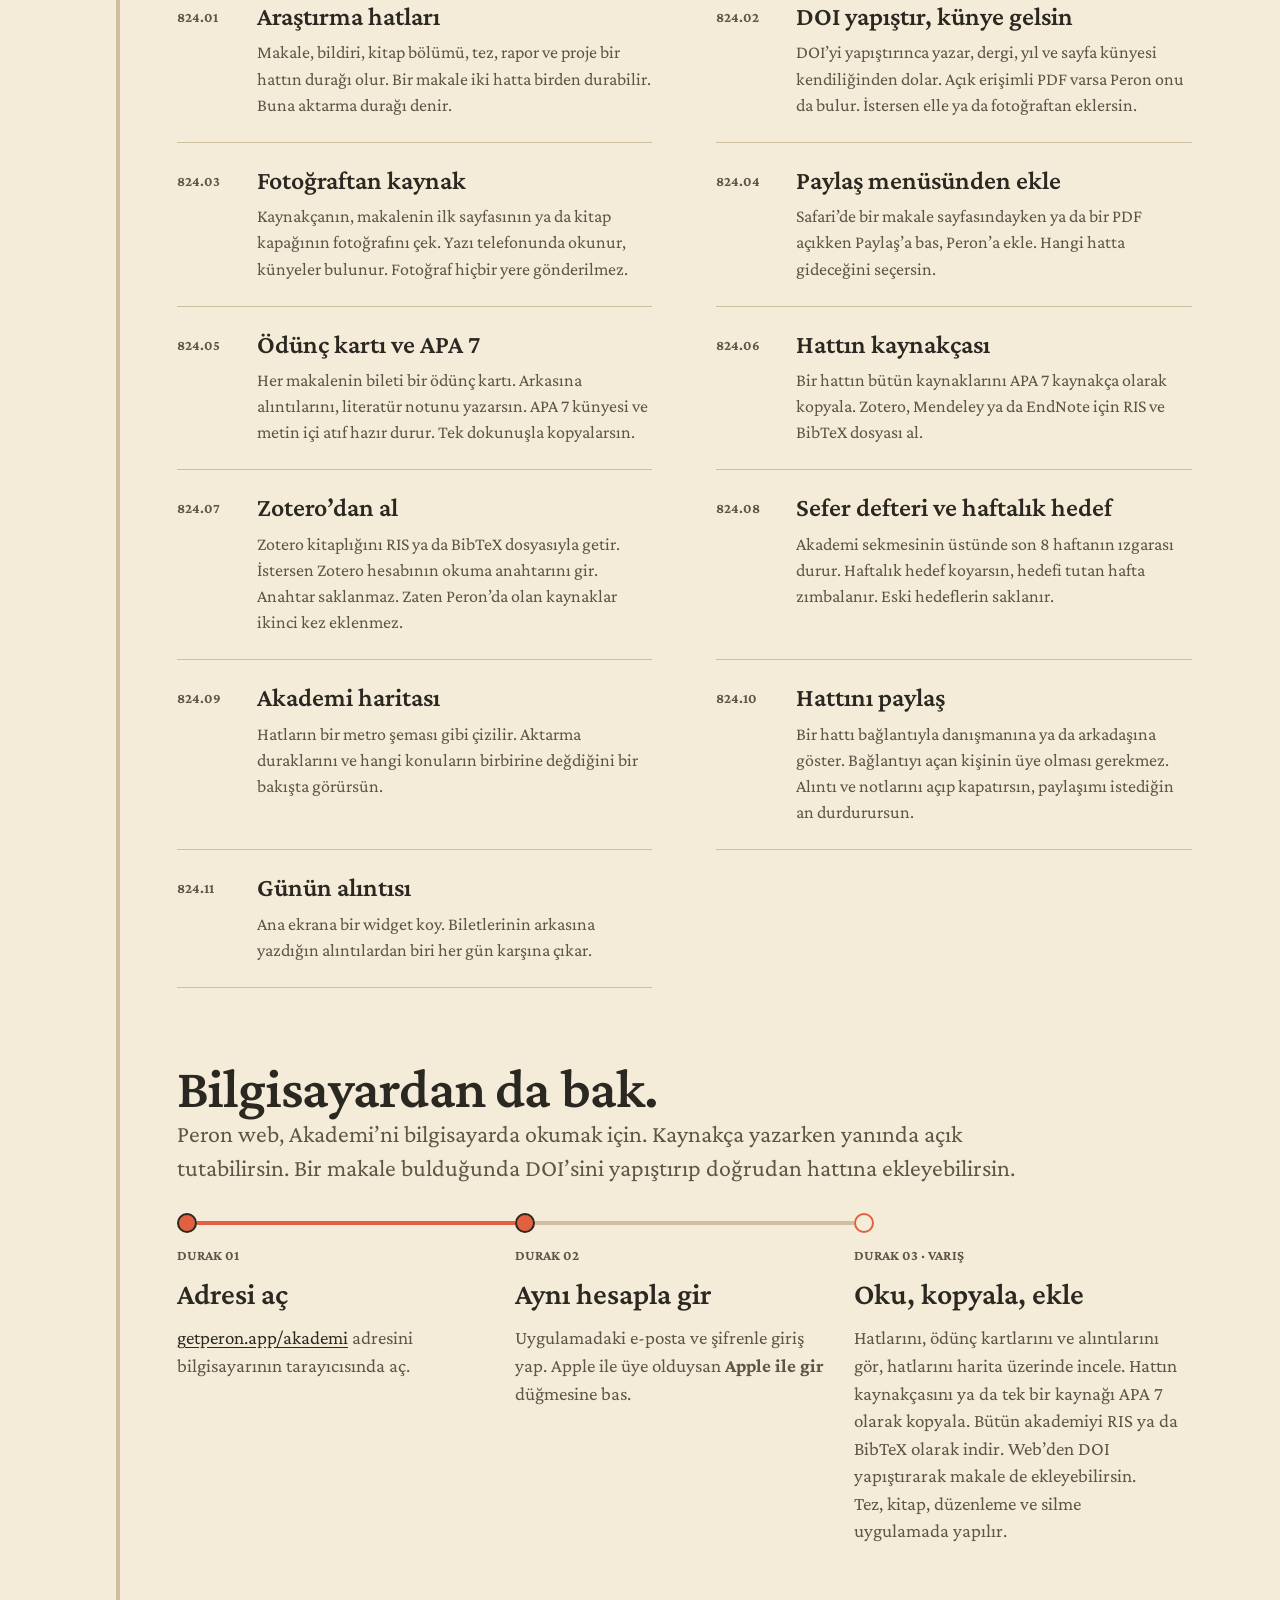
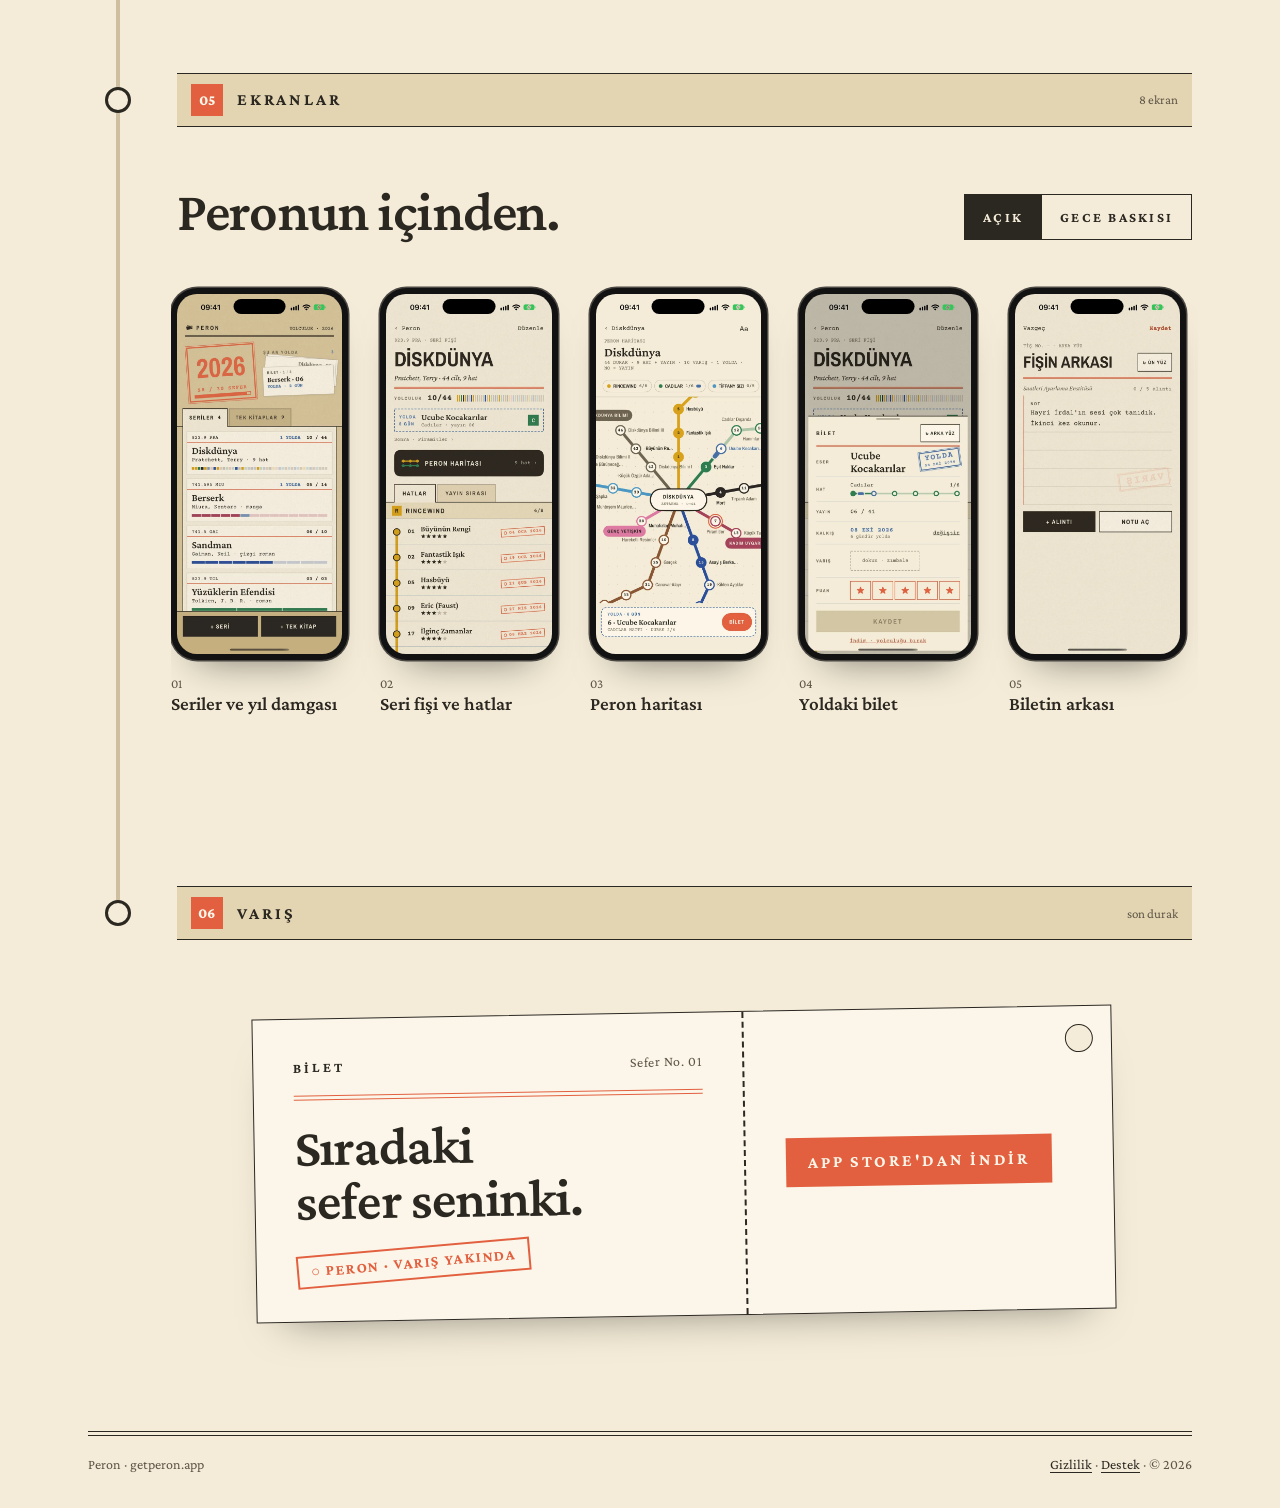
==== commit febe13a9: "Peron web: akademi haritası, ana sayfa metni" ====
--- a/index.html
+++ b/index.html
@@ -375,13 +375,13 @@
           <div class="hat" aria-hidden="true"><b></b><i></i></div>
           <span class="kod">DURAK 02</span>
           <h3>Aynı hesapla gir</h3>
-          <p>Uygulamadaki e-posta ve şifrenle giriş yap. Apple ile üye olduysan uygulamadaki giriş ekranından Şifremi unuttum’a bas ve bir şifre belirle.</p>
+          <p>Uygulamadaki e-posta ve şifrenle giriş yap. Apple ile üye olduysan <b>Apple ile gir</b> düğmesine bas.</p>
         </li>
         <li>
           <div class="hat" aria-hidden="true"><b class="bos"></b></div>
           <span class="kod">DURAK 03 · VARIŞ</span>
           <h3>Oku, kopyala, ekle</h3>
-          <p>Hatlarını, ödünç kartlarını ve alıntılarını gör. Hattın kaynakçasını ya da tek bir kaynağı APA 7 olarak kopyala. Bütün akademiyi RIS ya da BibTeX olarak indir. Web’den DOI yapıştırarak makale de ekleyebilirsin. Tez, kitap, düzenleme ve silme uygulamada yapılır.</p>
+          <p>Hatlarını, ödünç kartlarını ve alıntılarını gör, hatlarını harita üzerinde incele. Hattın kaynakçasını ya da tek bir kaynağı APA 7 olarak kopyala. Bütün akademiyi RIS ya da BibTeX olarak indir. Web’den DOI yapıştırarak makale de ekleyebilirsin. Tez, kitap, düzenleme ve silme uygulamada yapılır.</p>
         </li>
       </ol>
     </div>
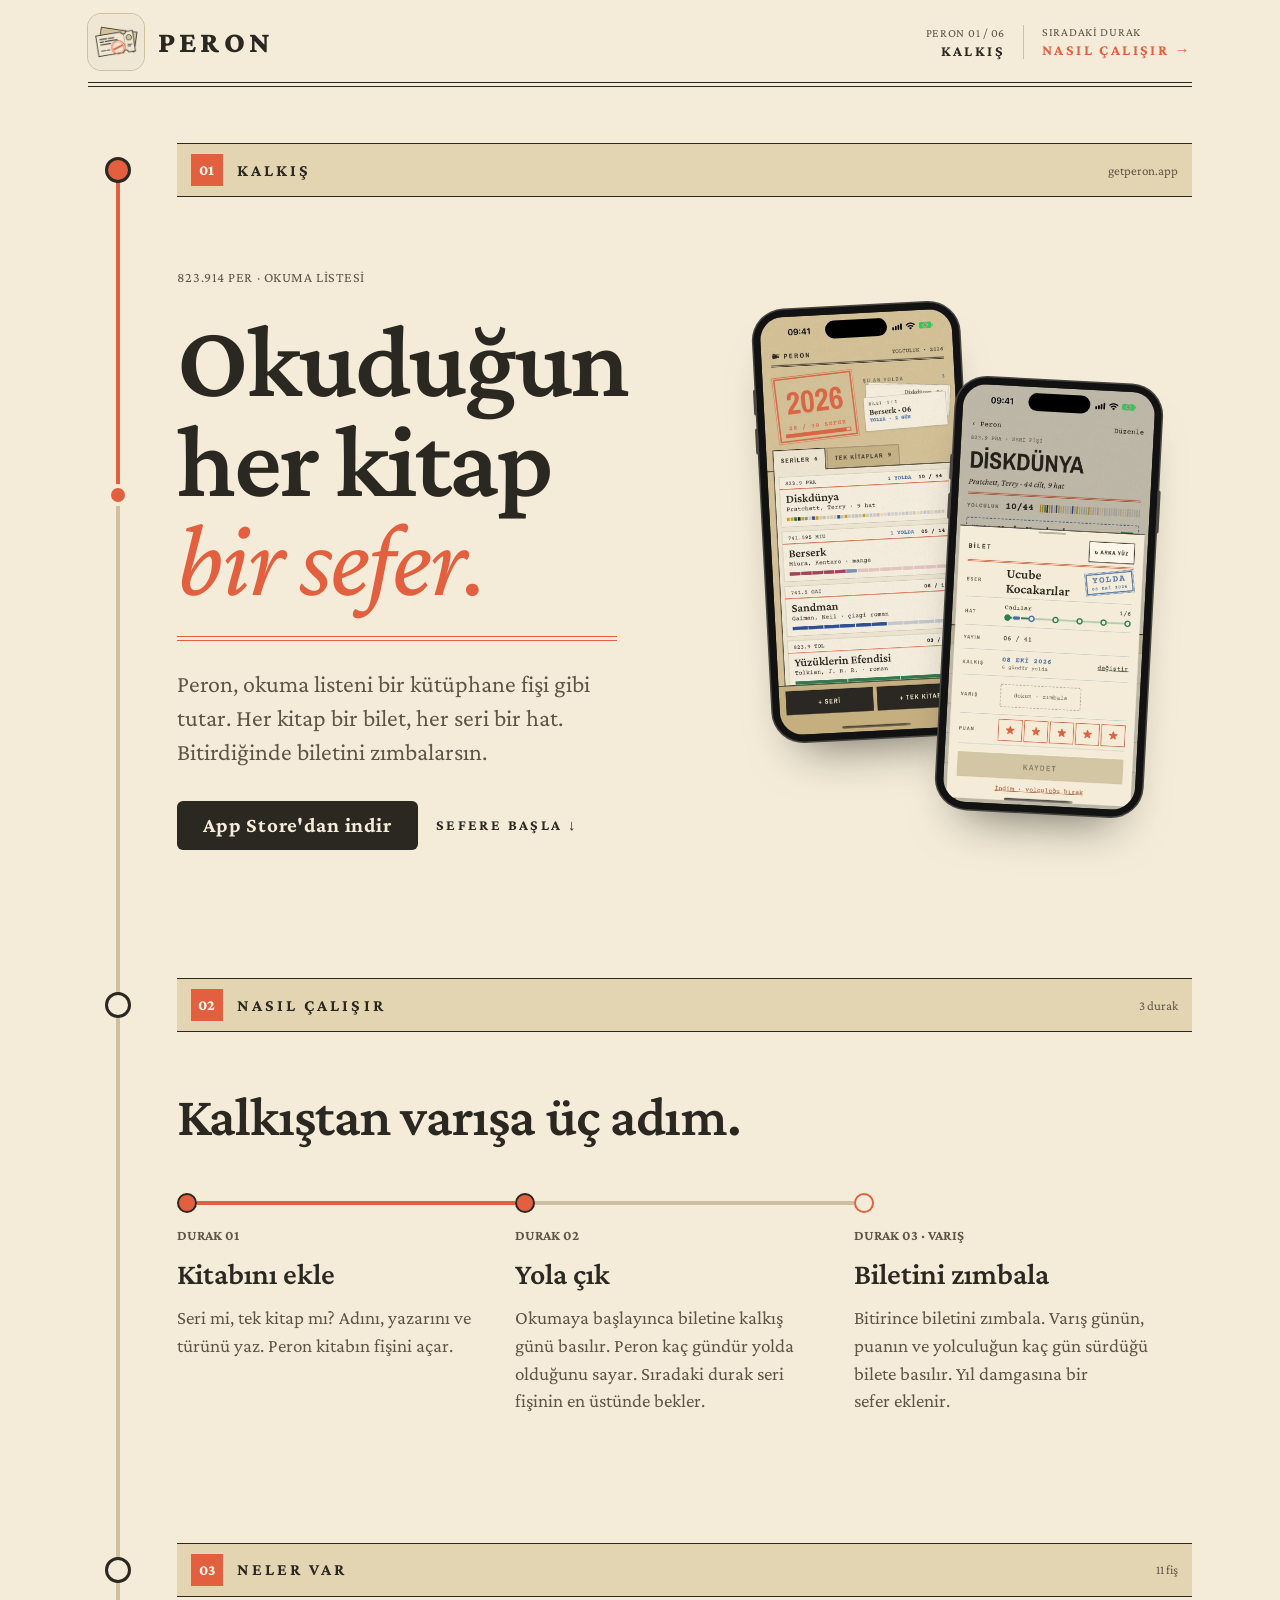
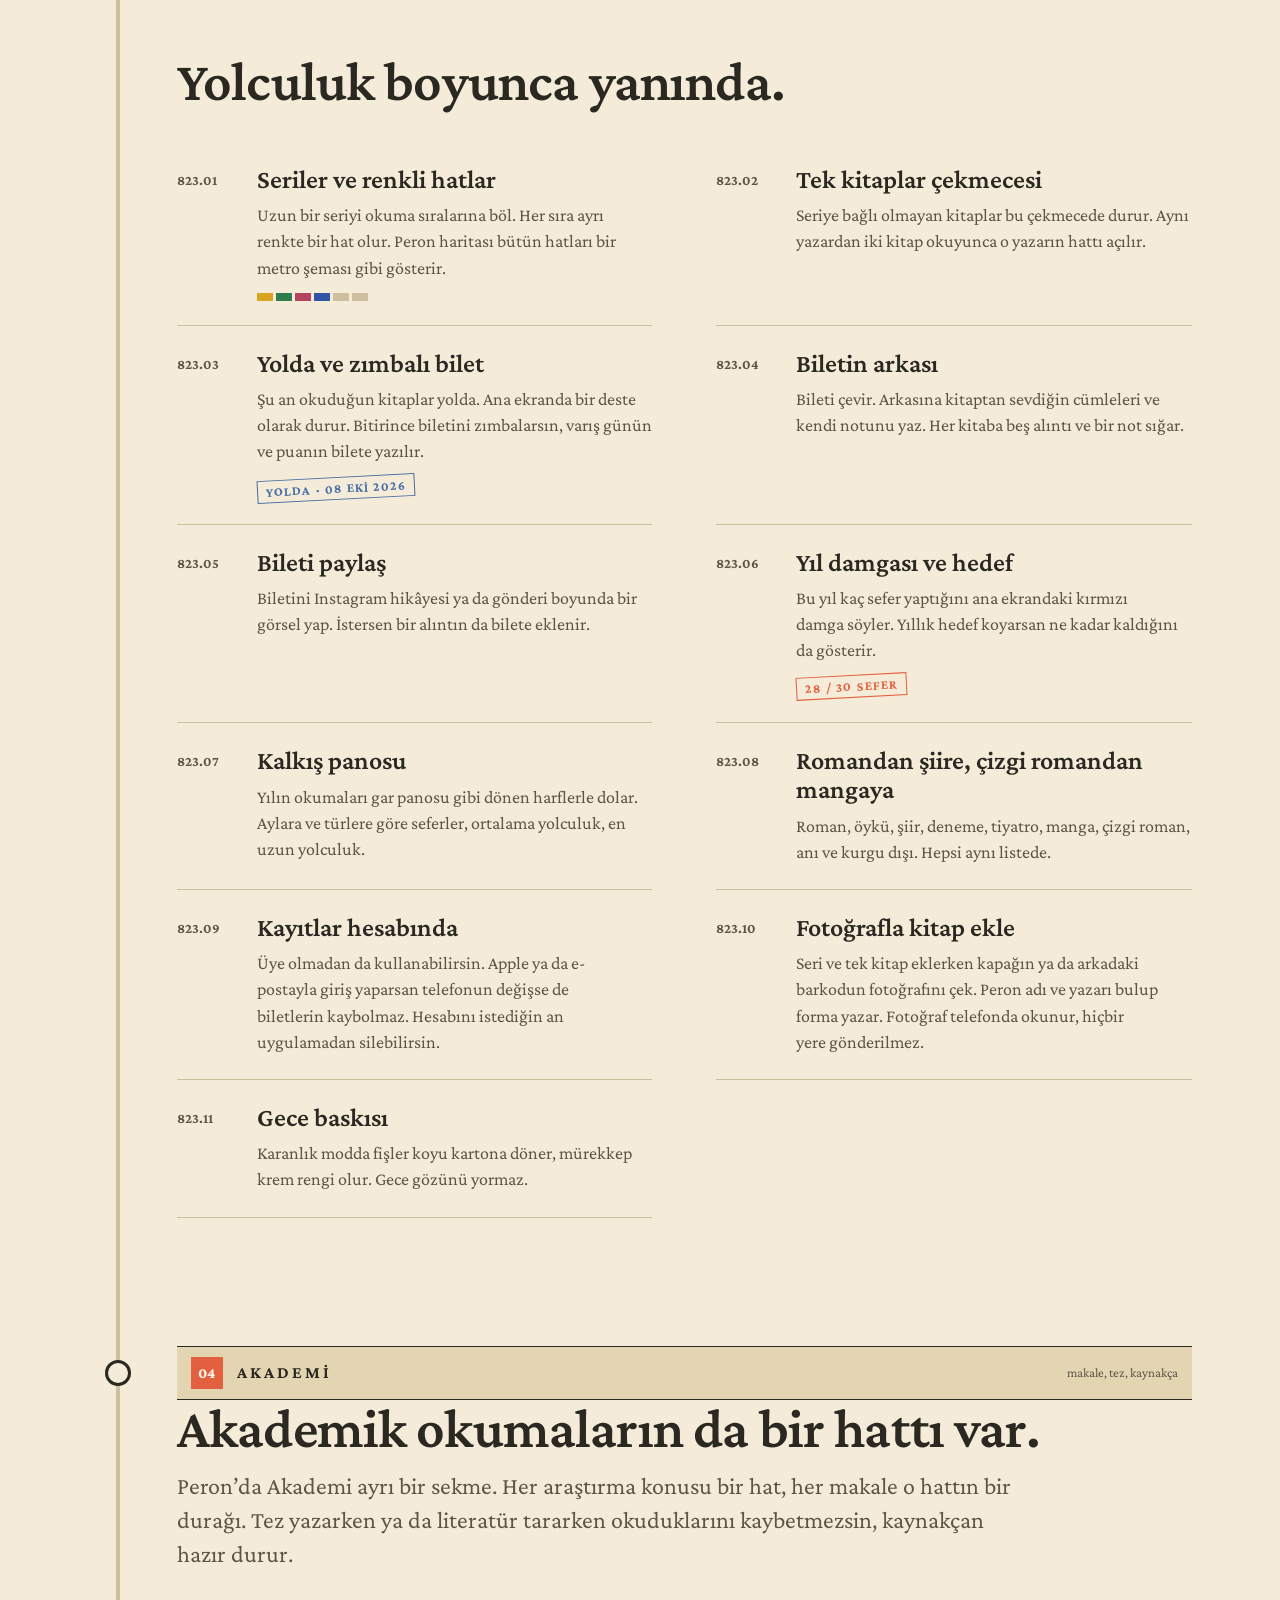
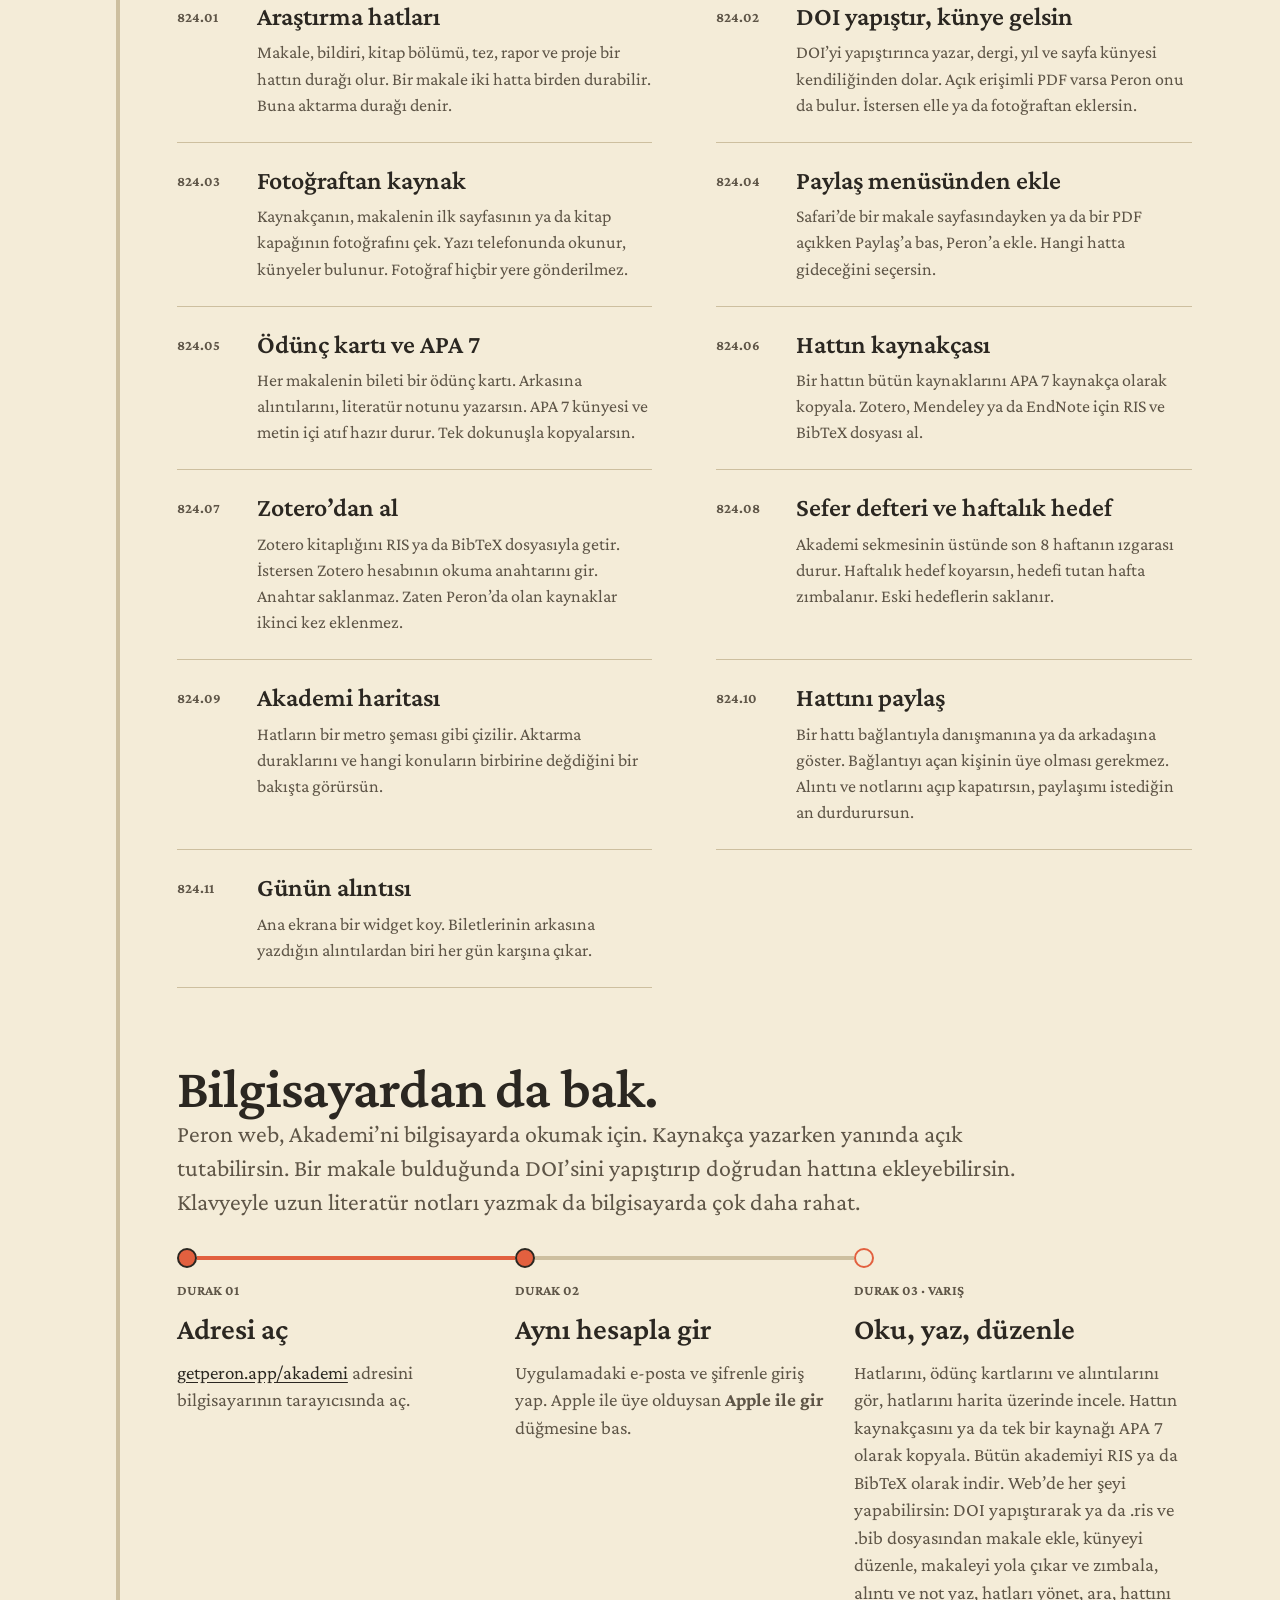
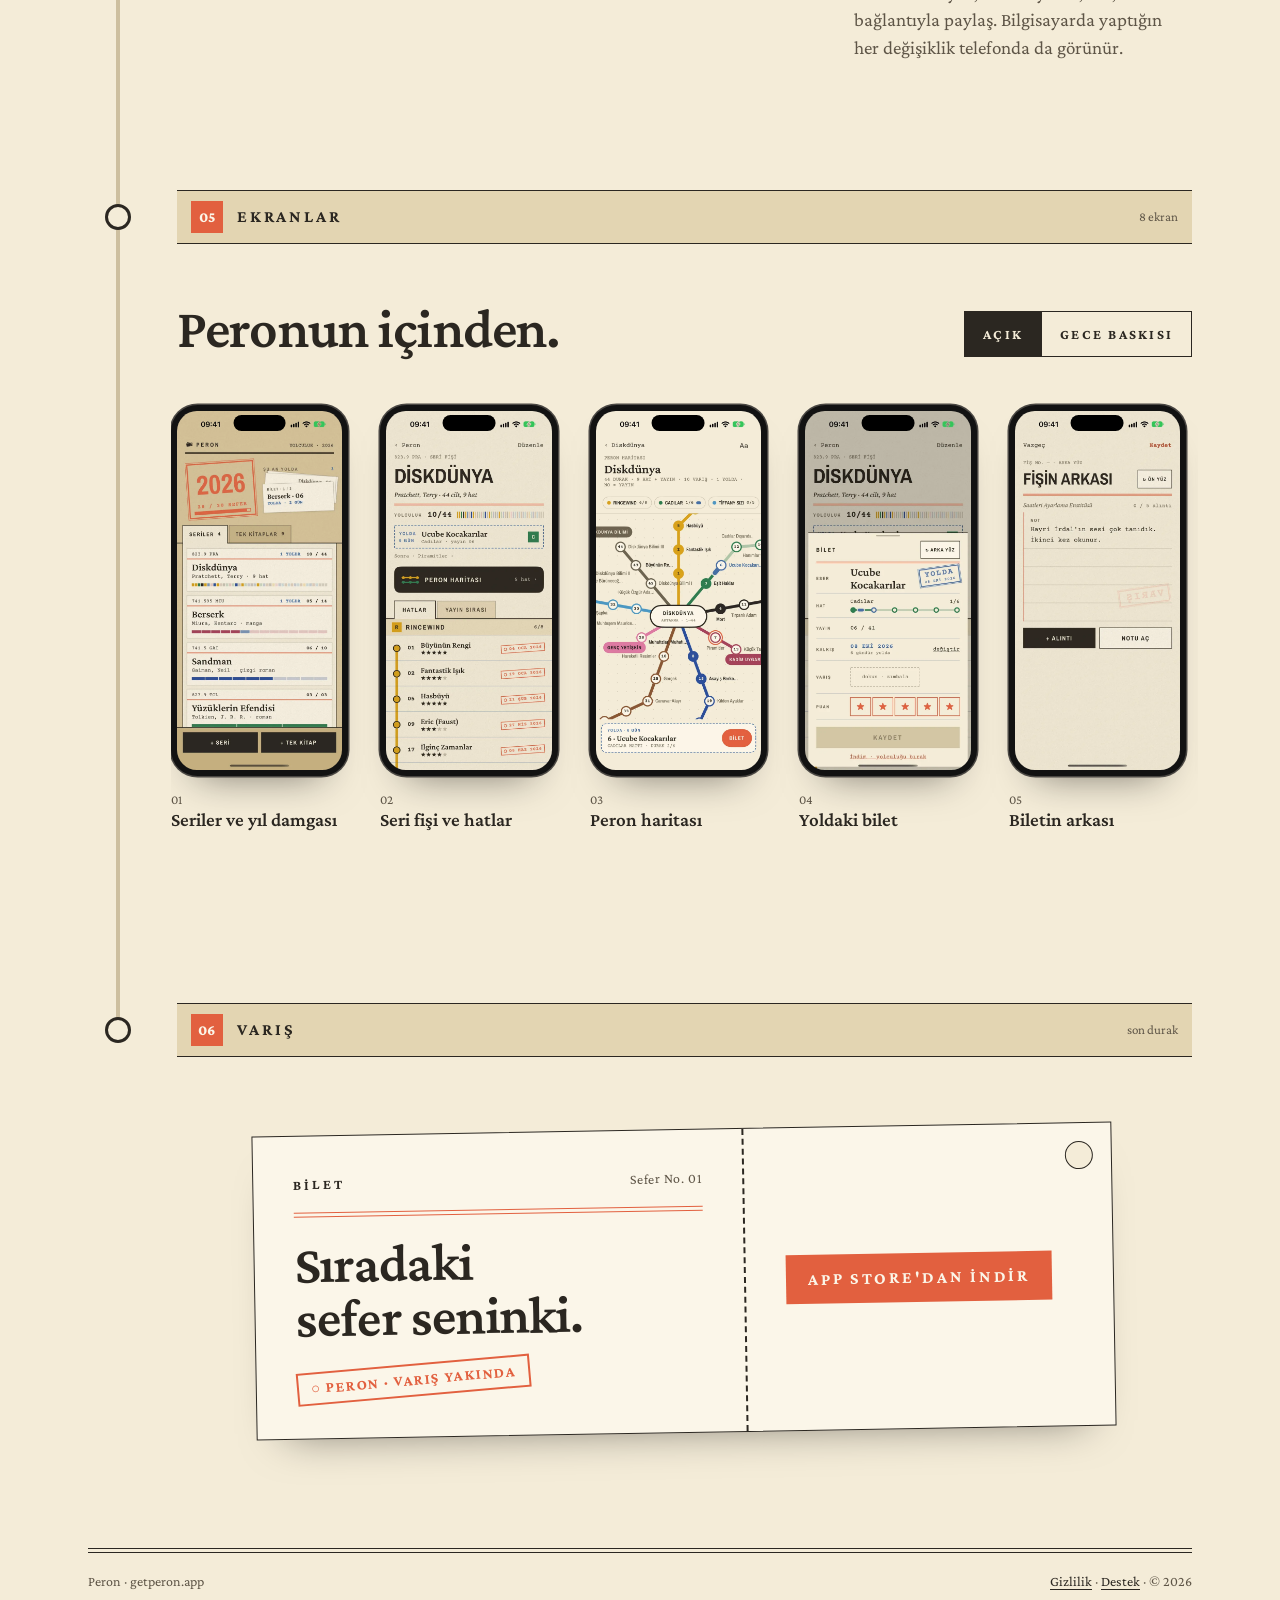
==== commit 0bcf1edd: "Peron web: arama, düzenleme, yolculuk, alıntı ve not, hat yönetimi, içe aktarma, paylaşma" ====
--- a/index.html
+++ b/index.html
@@ -363,7 +363,7 @@
       </div>
 
       <h2 id="web" style="margin-top:clamp(40px,6vw,72px)">Bilgisayardan da bak.</h2>
-      <p class="giris" style="max-width:60ch;margin:0 0 28px">Peron web, Akademi’ni bilgisayarda okumak için. Kaynakça yazarken yanında açık tutabilirsin. Bir makale bulduğunda DOI’sini yapıştırıp doğrudan hattına ekleyebilirsin.</p>
+      <p class="giris" style="max-width:60ch;margin:0 0 28px">Peron web, Akademi’ni bilgisayarda okumak için. Kaynakça yazarken yanında açık tutabilirsin. Bir makale bulduğunda DOI’sini yapıştırıp doğrudan hattına ekleyebilirsin. Klavyeyle uzun literatür notları yazmak da bilgisayarda çok daha rahat.</p>
       <ol class="adimlar">
         <li>
           <div class="hat" aria-hidden="true"><b></b><i class="m"></i></div>
@@ -380,8 +380,8 @@
         <li>
           <div class="hat" aria-hidden="true"><b class="bos"></b></div>
           <span class="kod">DURAK 03 · VARIŞ</span>
-          <h3>Oku, kopyala, ekle</h3>
-          <p>Hatlarını, ödünç kartlarını ve alıntılarını gör, hatlarını harita üzerinde incele. Hattın kaynakçasını ya da tek bir kaynağı APA 7 olarak kopyala. Bütün akademiyi RIS ya da BibTeX olarak indir. Web’den DOI yapıştırarak makale de ekleyebilirsin. Tez, kitap, düzenleme ve silme uygulamada yapılır.</p>
+          <h3>Oku, yaz, düzenle</h3>
+          <p>Hatlarını, ödünç kartlarını ve alıntılarını gör, hatlarını harita üzerinde incele. Hattın kaynakçasını ya da tek bir kaynağı APA 7 olarak kopyala. Bütün akademiyi RIS ya da BibTeX olarak indir. Web’de her şeyi yapabilirsin: DOI yapıştırarak ya da .ris ve .bib dosyasından makale ekle, künyeyi düzenle, makaleyi yola çıkar ve zımbala, alıntı ve not yaz, hatları yönet, ara, hattını bağlantıyla paylaş. Bilgisayarda yaptığın her değişiklik telefonda da görünür.</p>
         </li>
       </ol>
     </div>
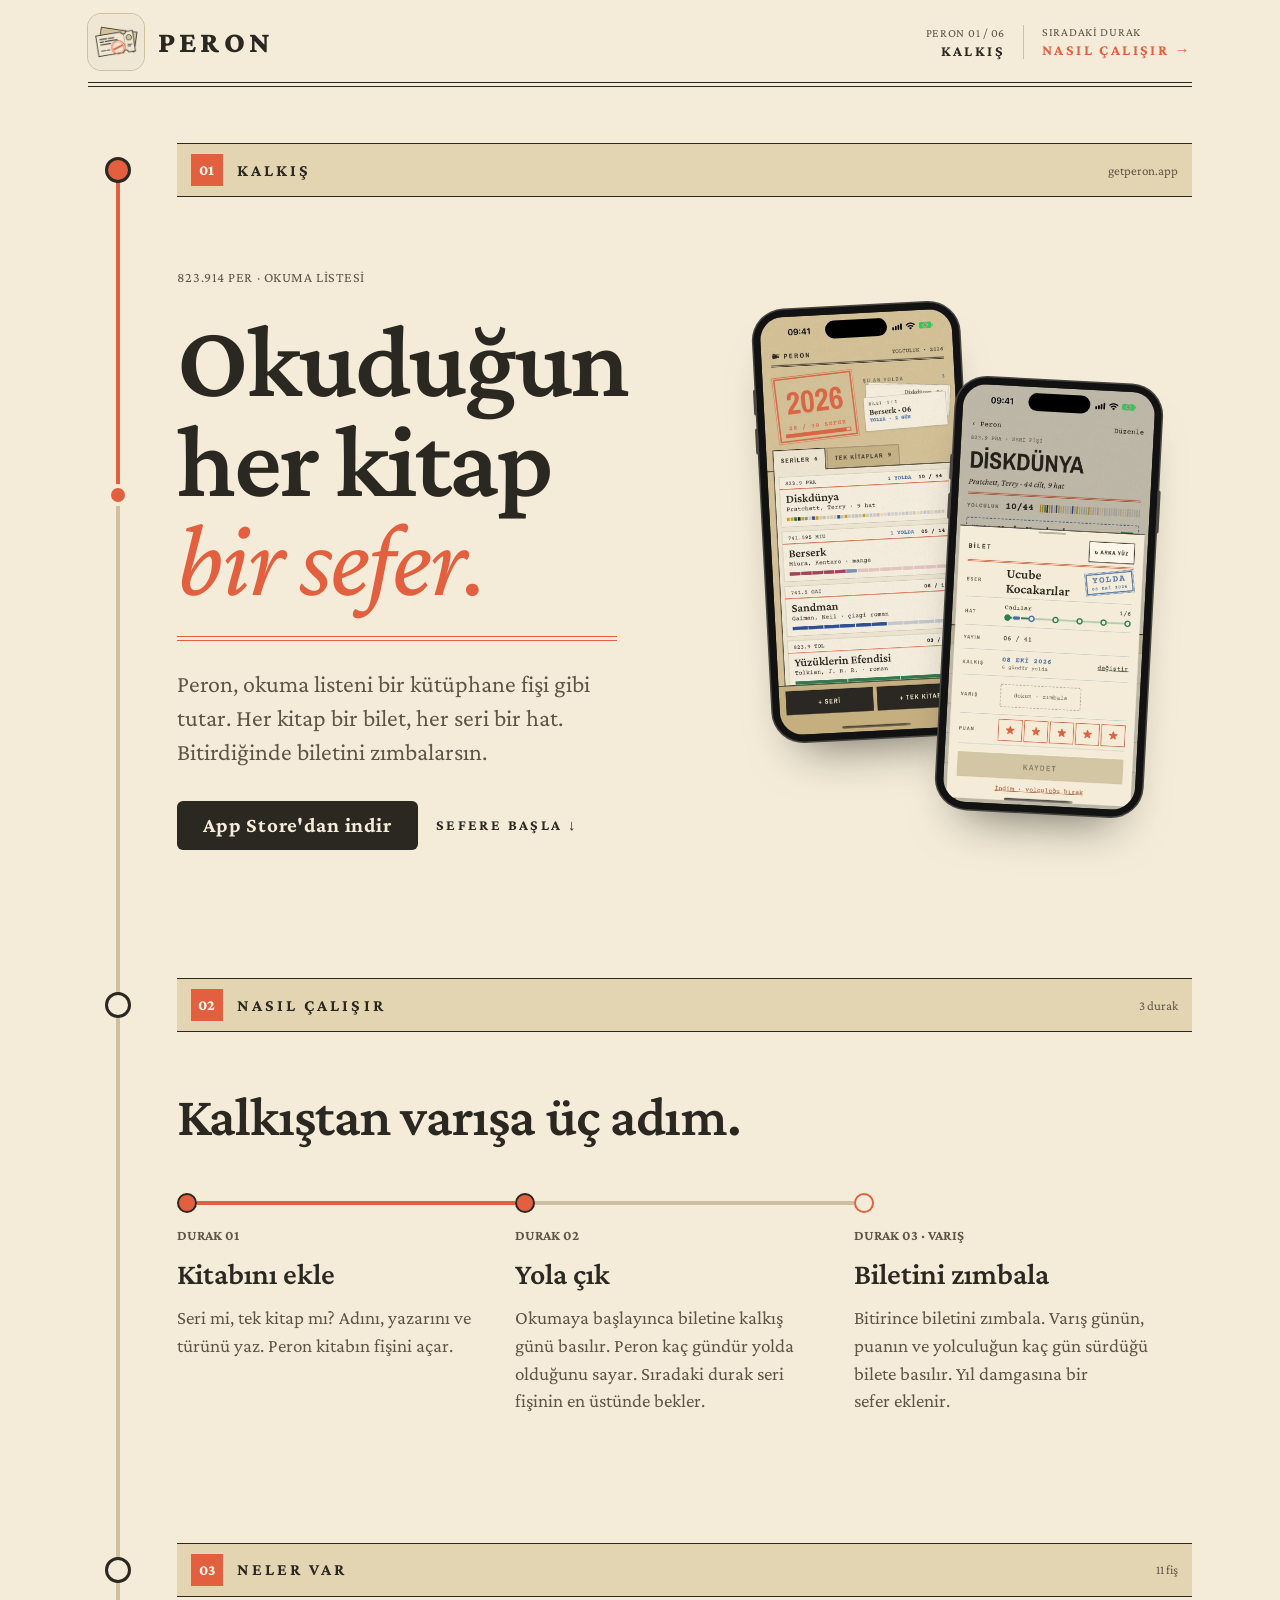
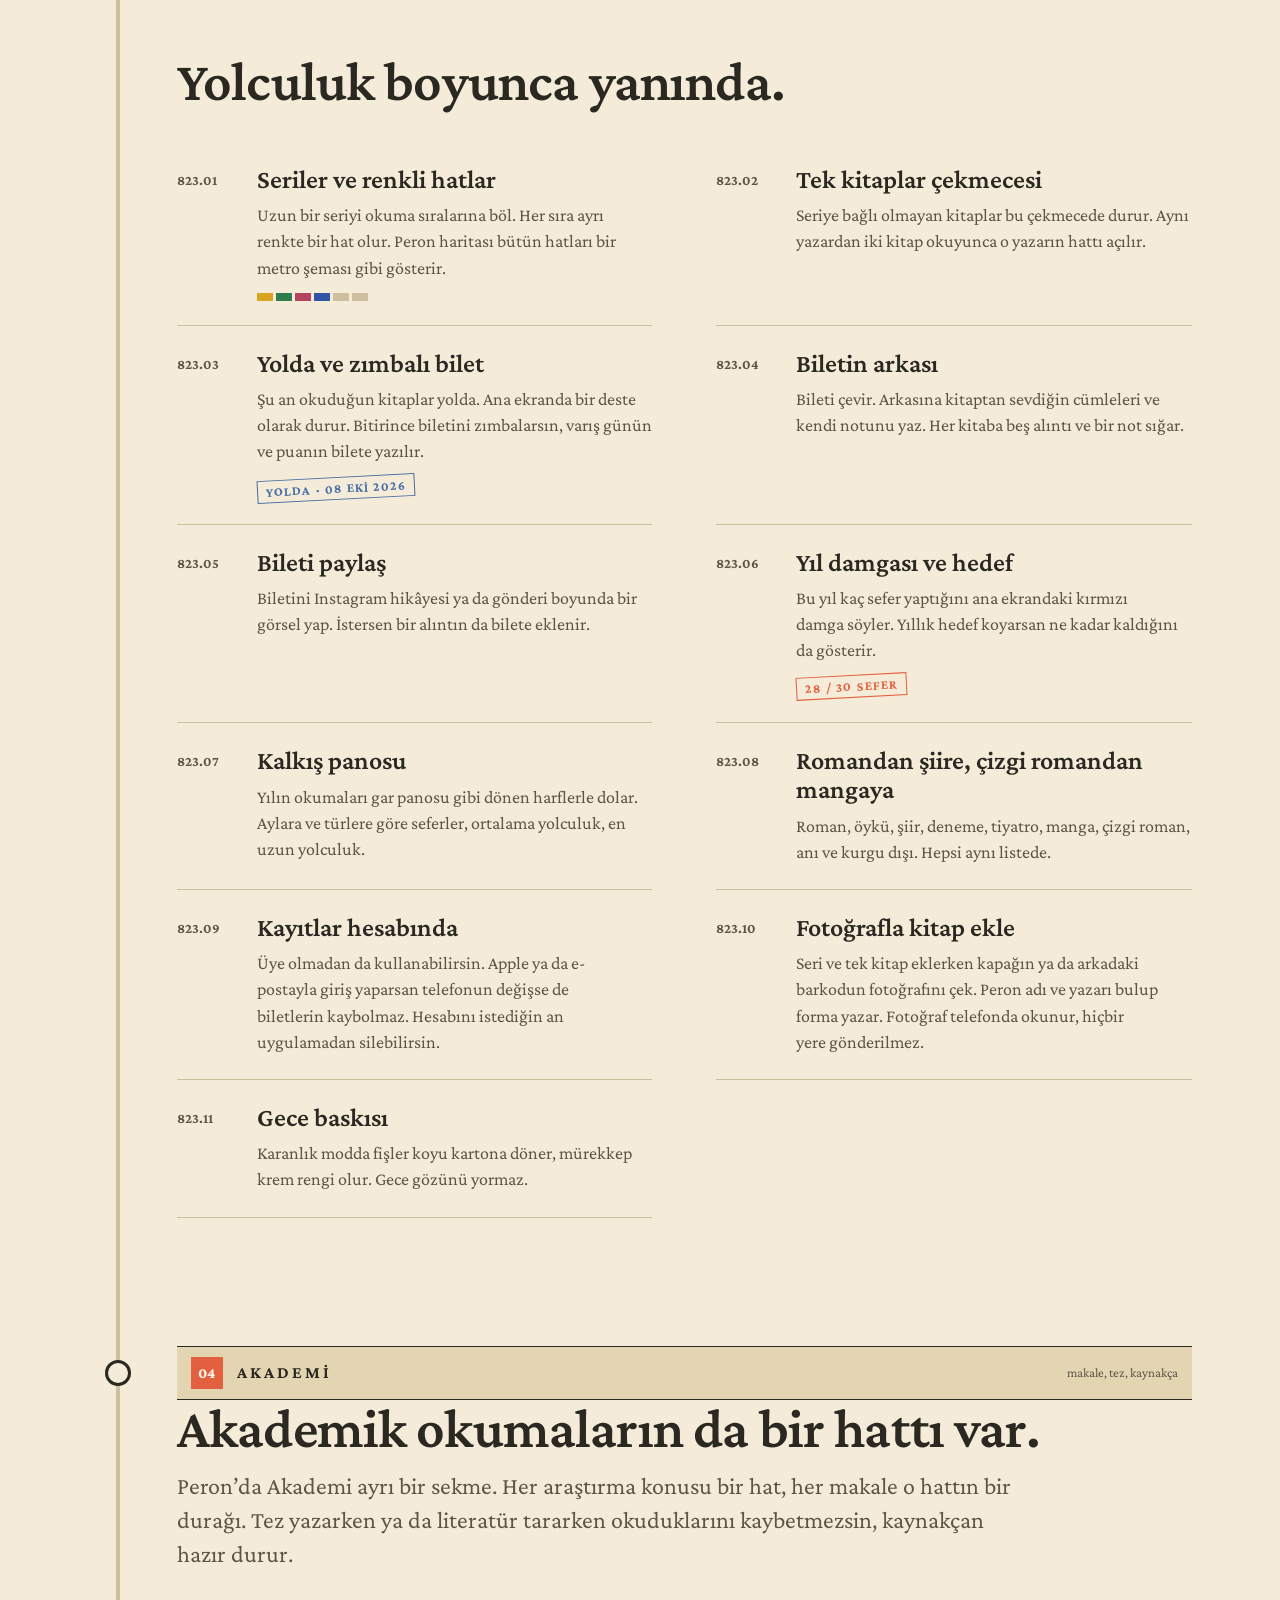
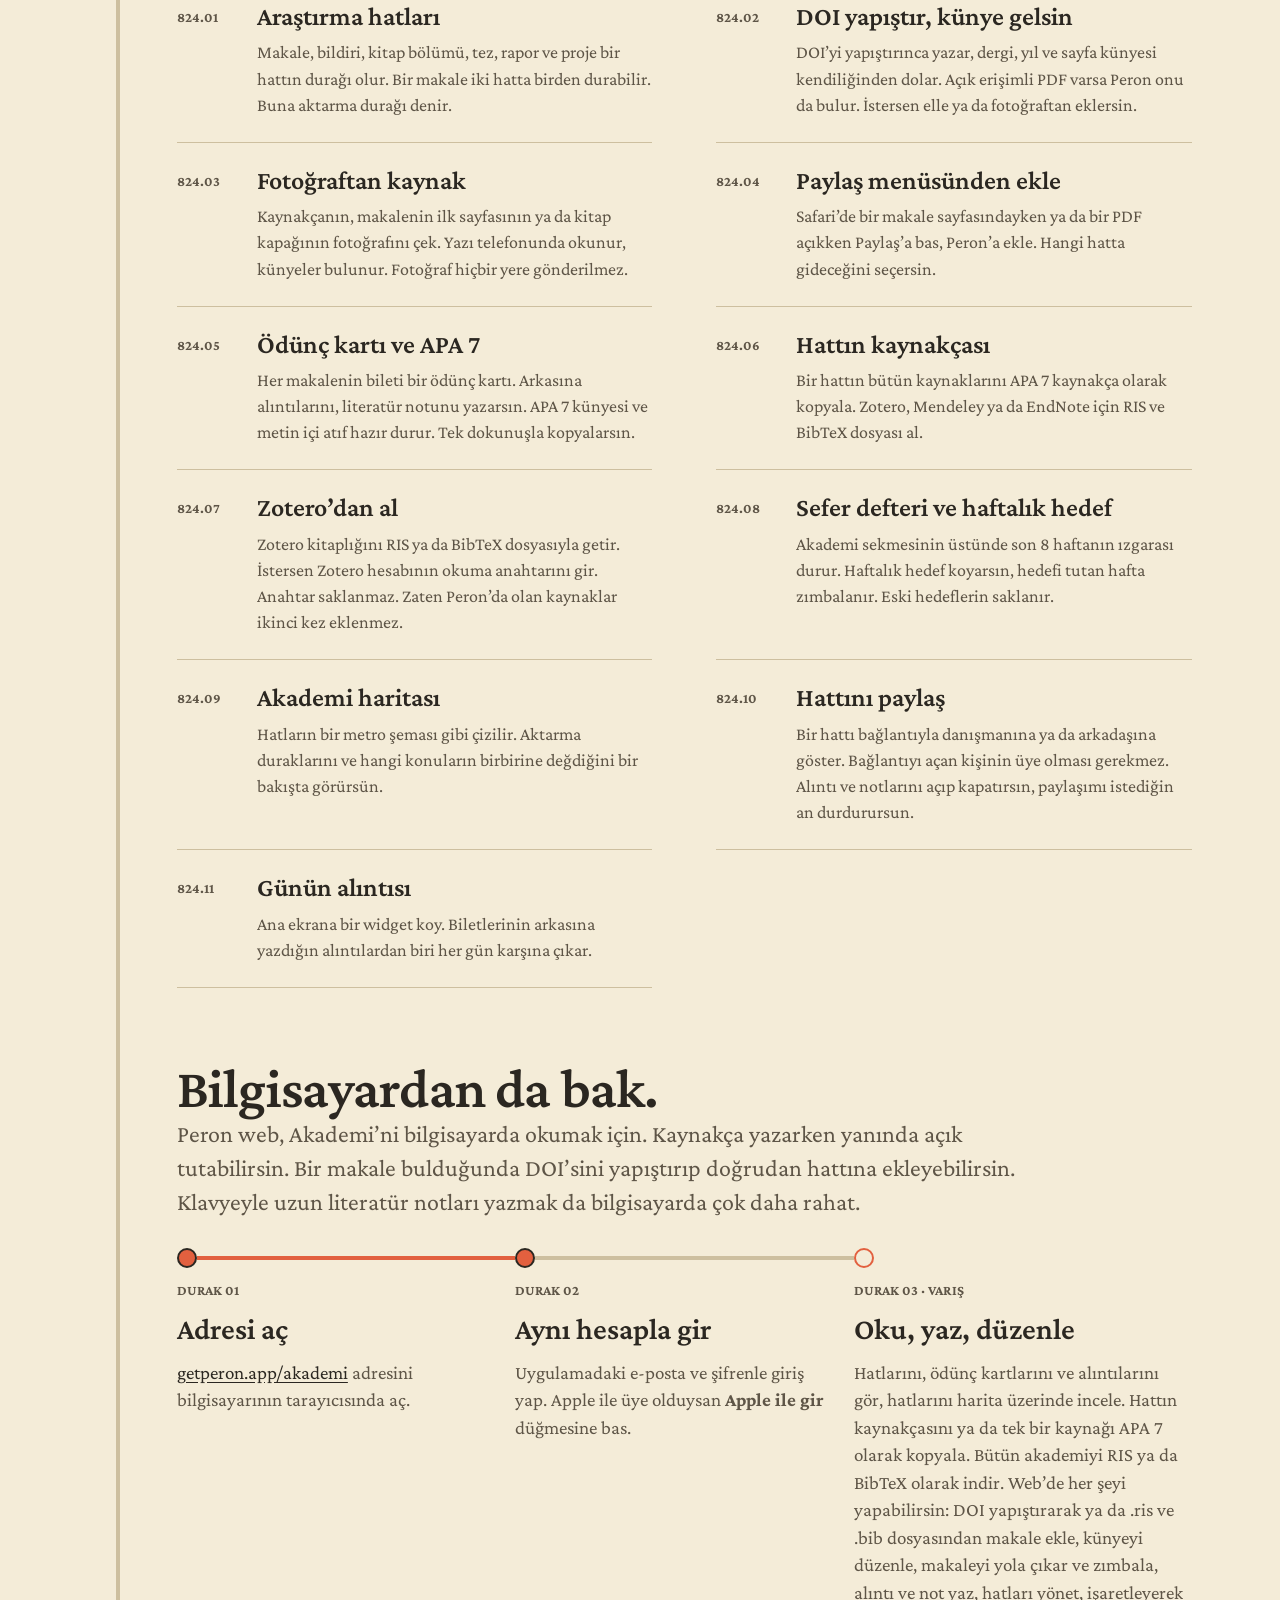
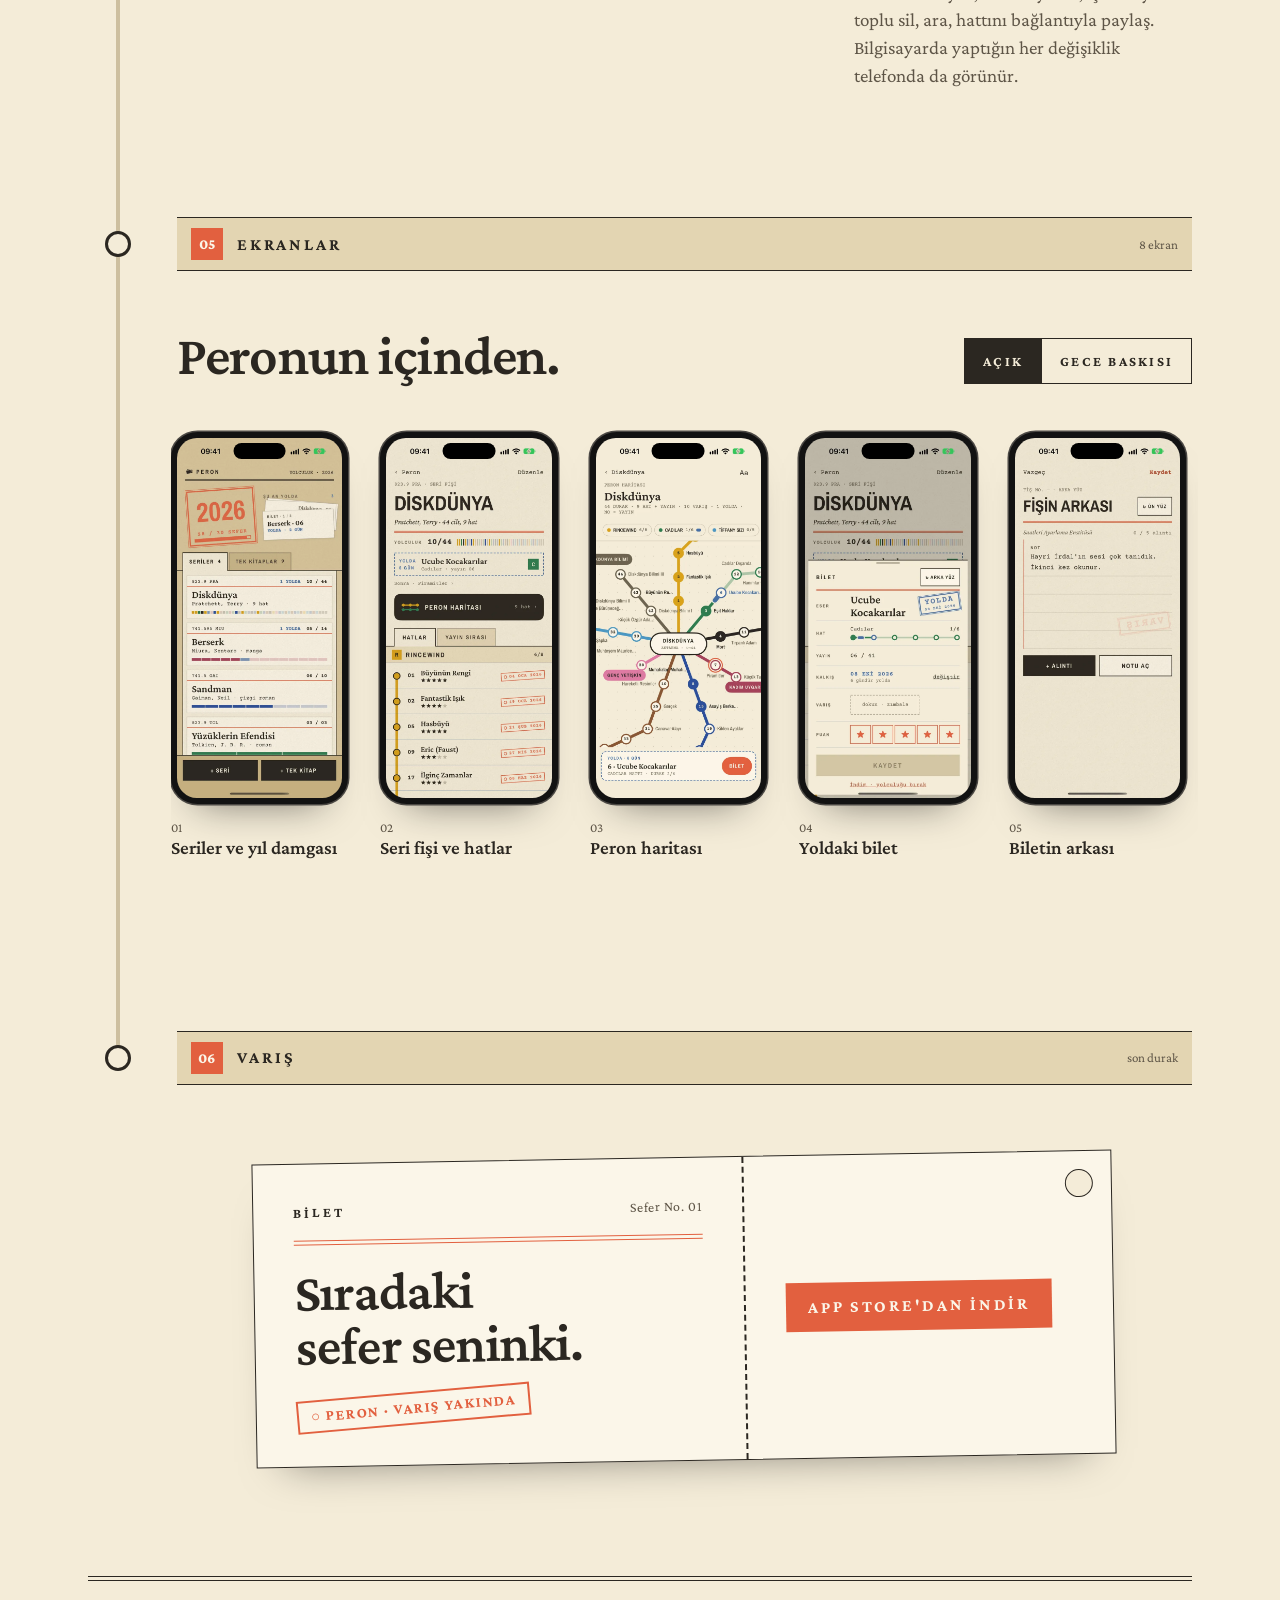
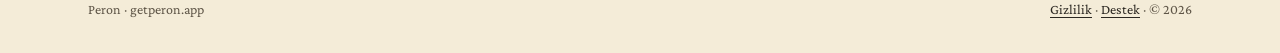
==== commit 0bd374ce: "Peron web: toplu seçme ve silme (makale, hat), düğme özniteliği düzeltmesi" ====
--- a/index.html
+++ b/index.html
@@ -381,7 +381,7 @@
           <div class="hat" aria-hidden="true"><b class="bos"></b></div>
           <span class="kod">DURAK 03 · VARIŞ</span>
           <h3>Oku, yaz, düzenle</h3>
-          <p>Hatlarını, ödünç kartlarını ve alıntılarını gör, hatlarını harita üzerinde incele. Hattın kaynakçasını ya da tek bir kaynağı APA 7 olarak kopyala. Bütün akademiyi RIS ya da BibTeX olarak indir. Web’de her şeyi yapabilirsin: DOI yapıştırarak ya da .ris ve .bib dosyasından makale ekle, künyeyi düzenle, makaleyi yola çıkar ve zımbala, alıntı ve not yaz, hatları yönet, ara, hattını bağlantıyla paylaş. Bilgisayarda yaptığın her değişiklik telefonda da görünür.</p>
+          <p>Hatlarını, ödünç kartlarını ve alıntılarını gör, hatlarını harita üzerinde incele. Hattın kaynakçasını ya da tek bir kaynağı APA 7 olarak kopyala. Bütün akademiyi RIS ya da BibTeX olarak indir. Web’de her şeyi yapabilirsin: DOI yapıştırarak ya da .ris ve .bib dosyasından makale ekle, künyeyi düzenle, makaleyi yola çıkar ve zımbala, alıntı ve not yaz, hatları yönet, işaretleyerek toplu sil, ara, hattını bağlantıyla paylaş. Bilgisayarda yaptığın her değişiklik telefonda da görünür.</p>
         </li>
       </ol>
     </div>
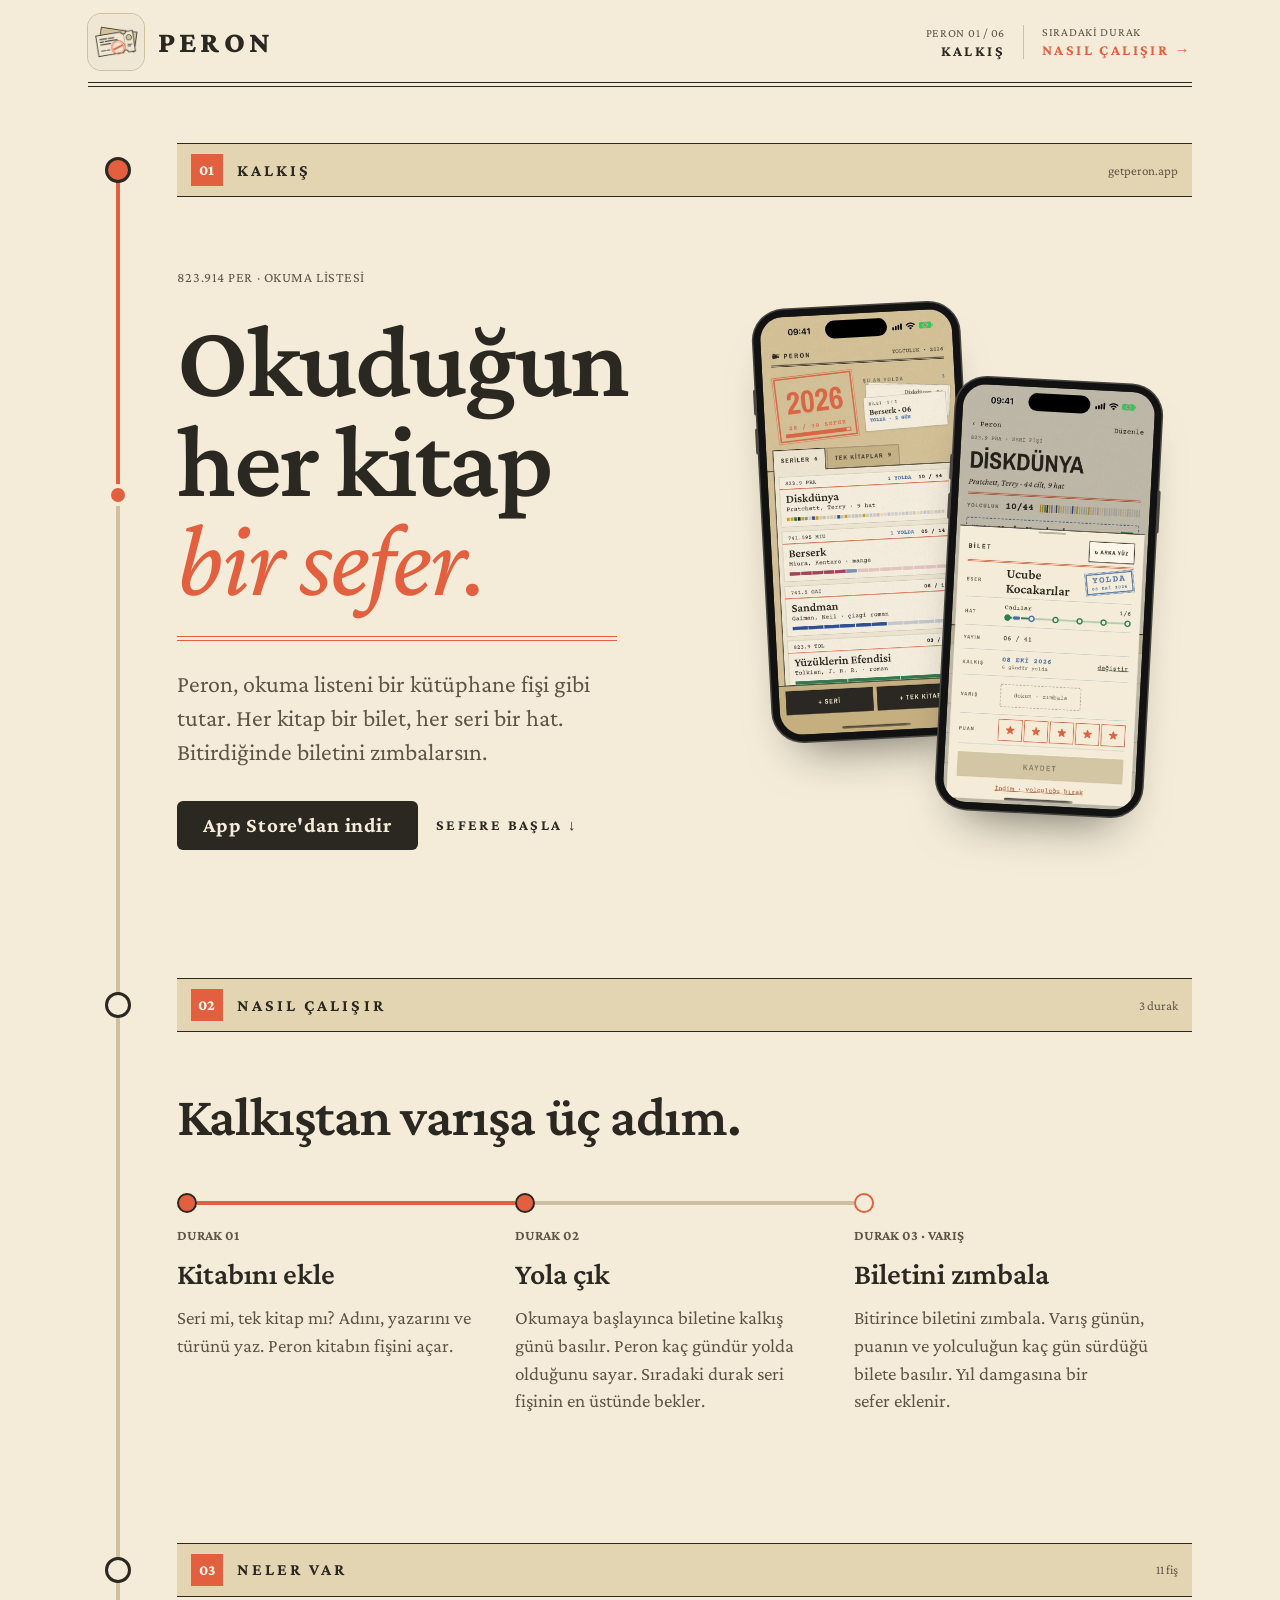
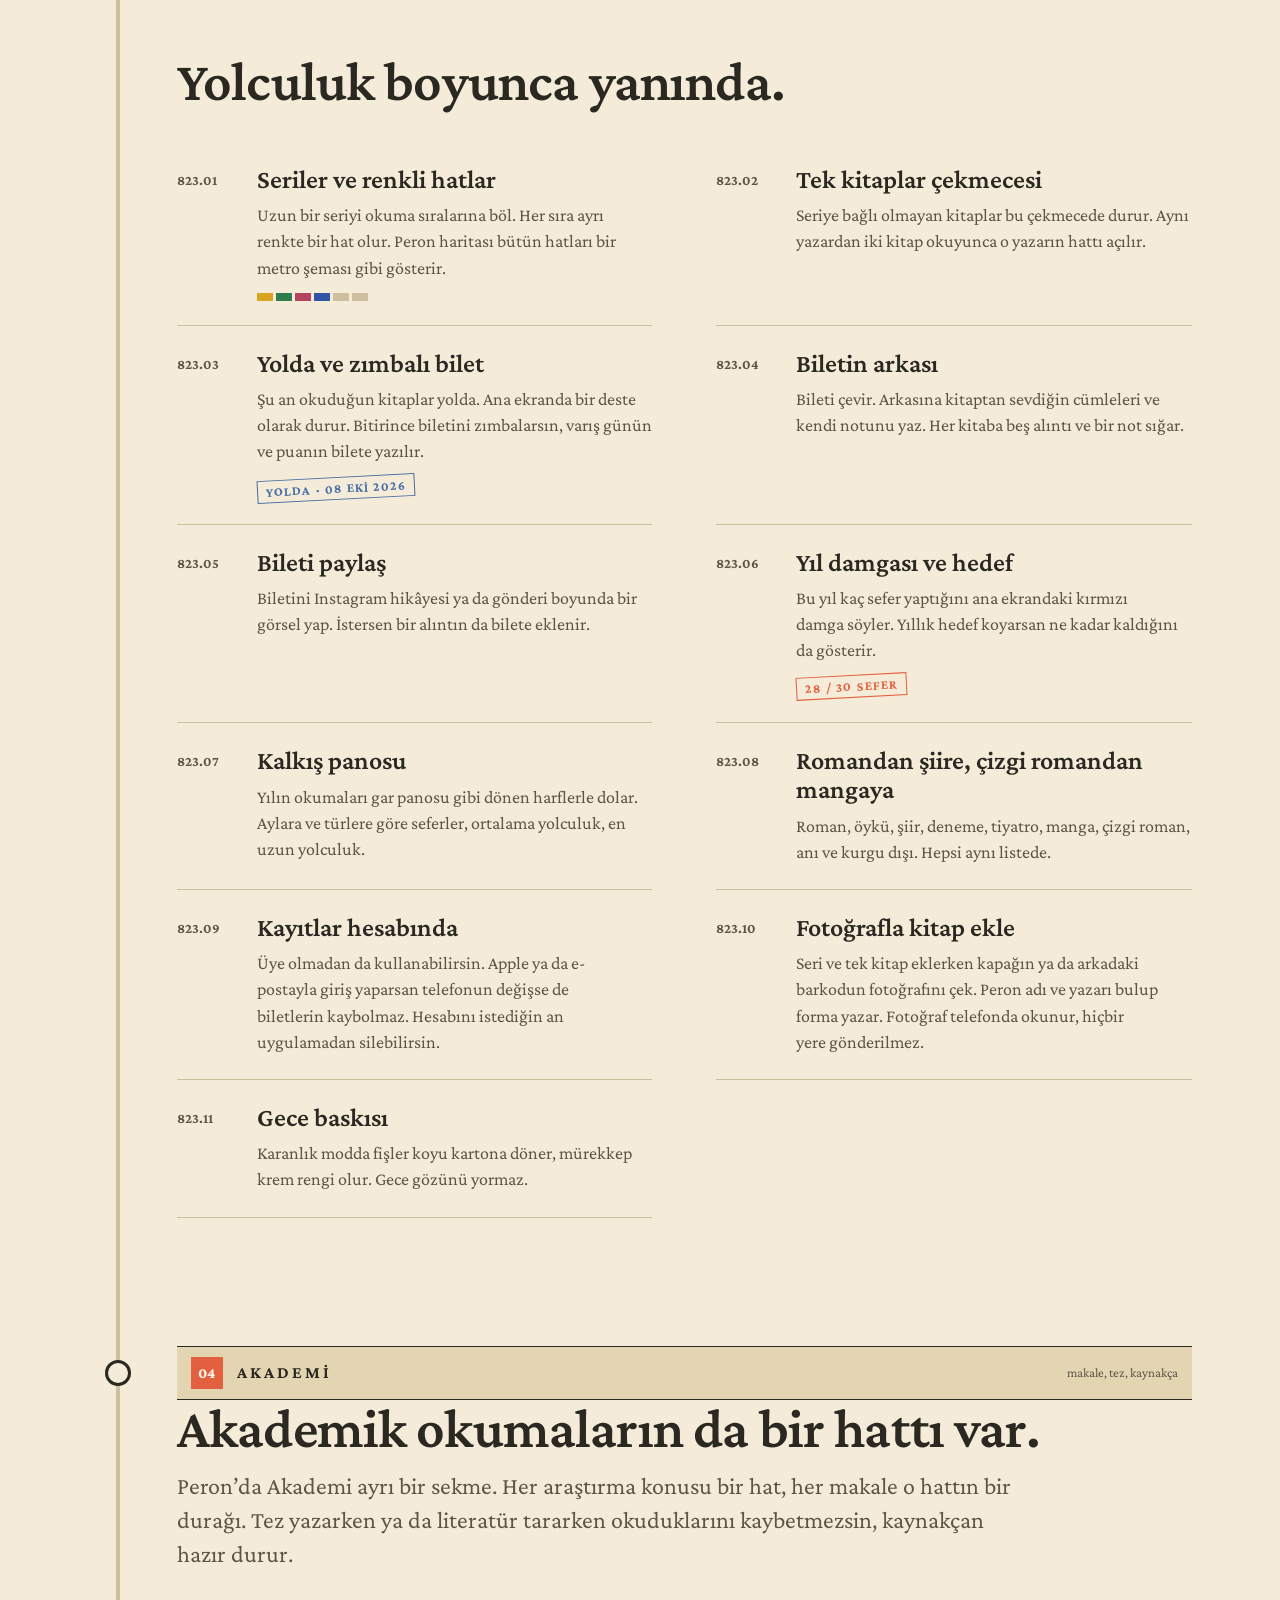
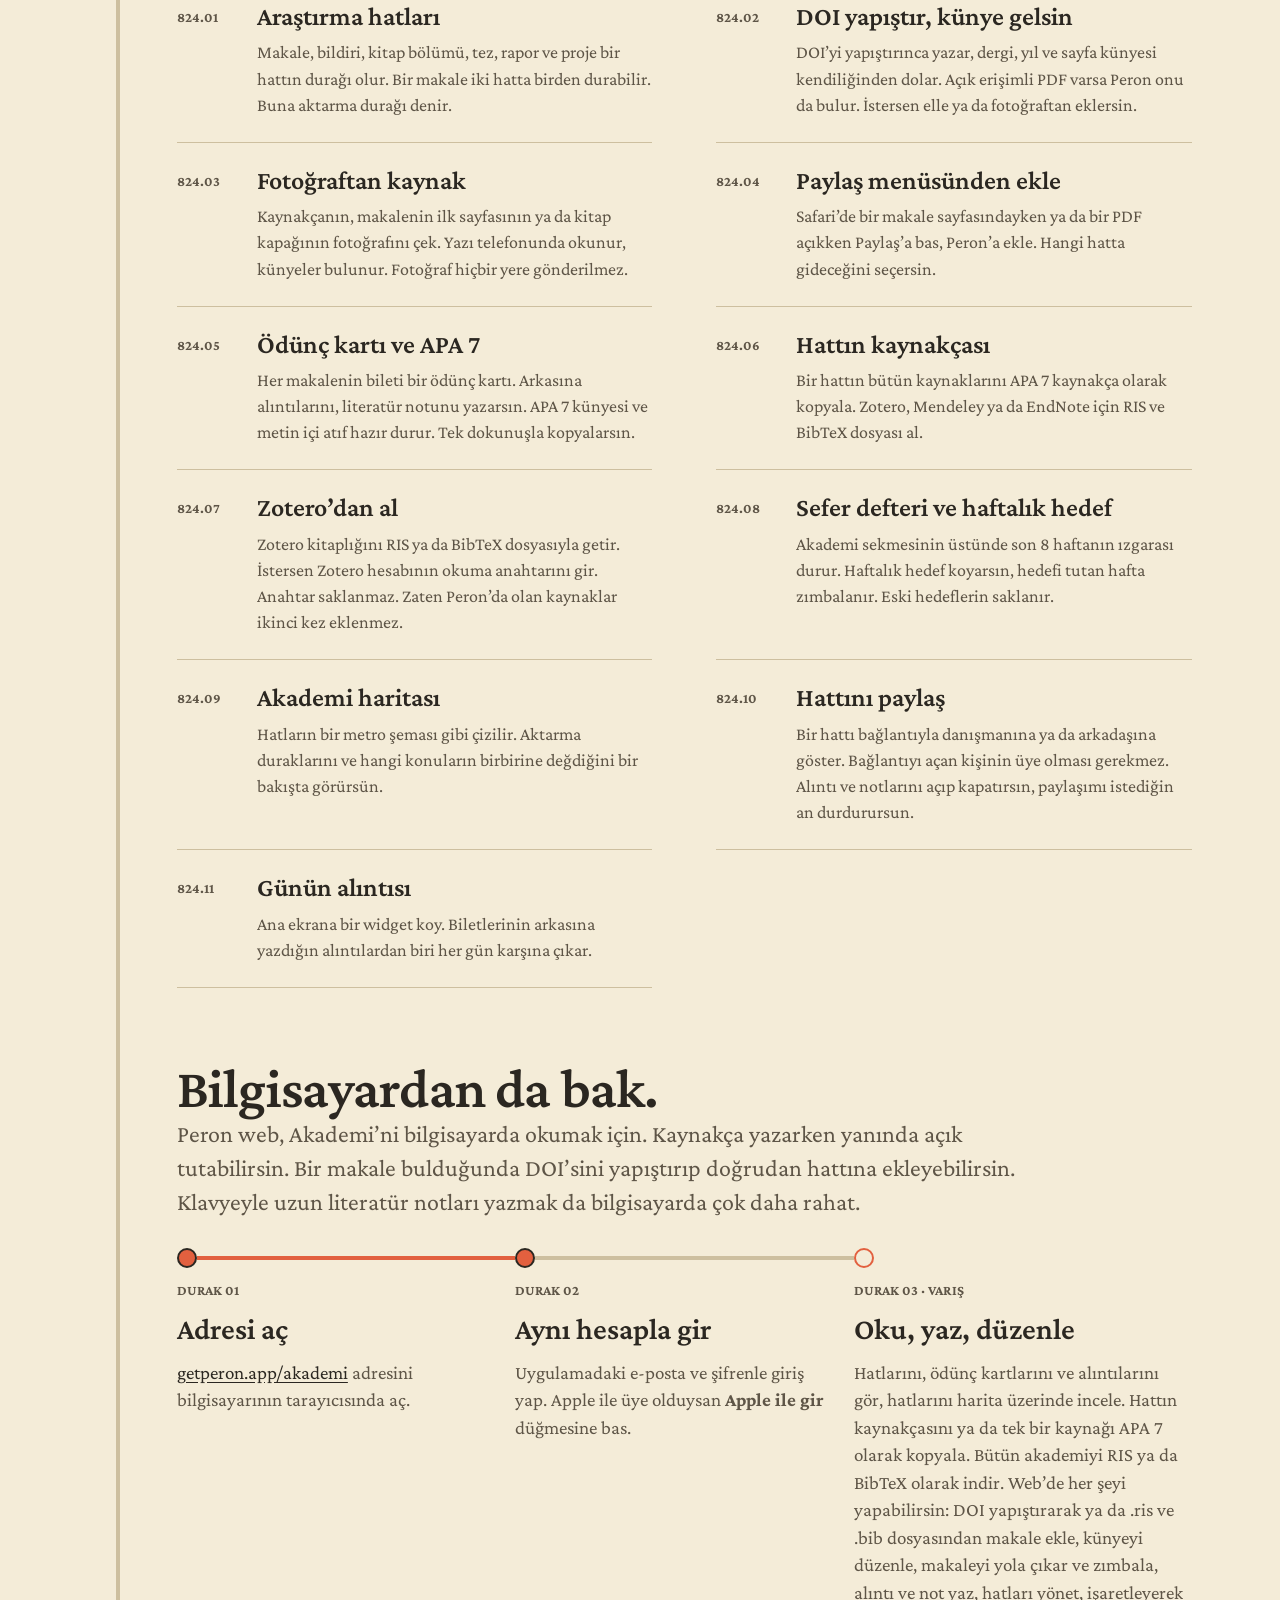
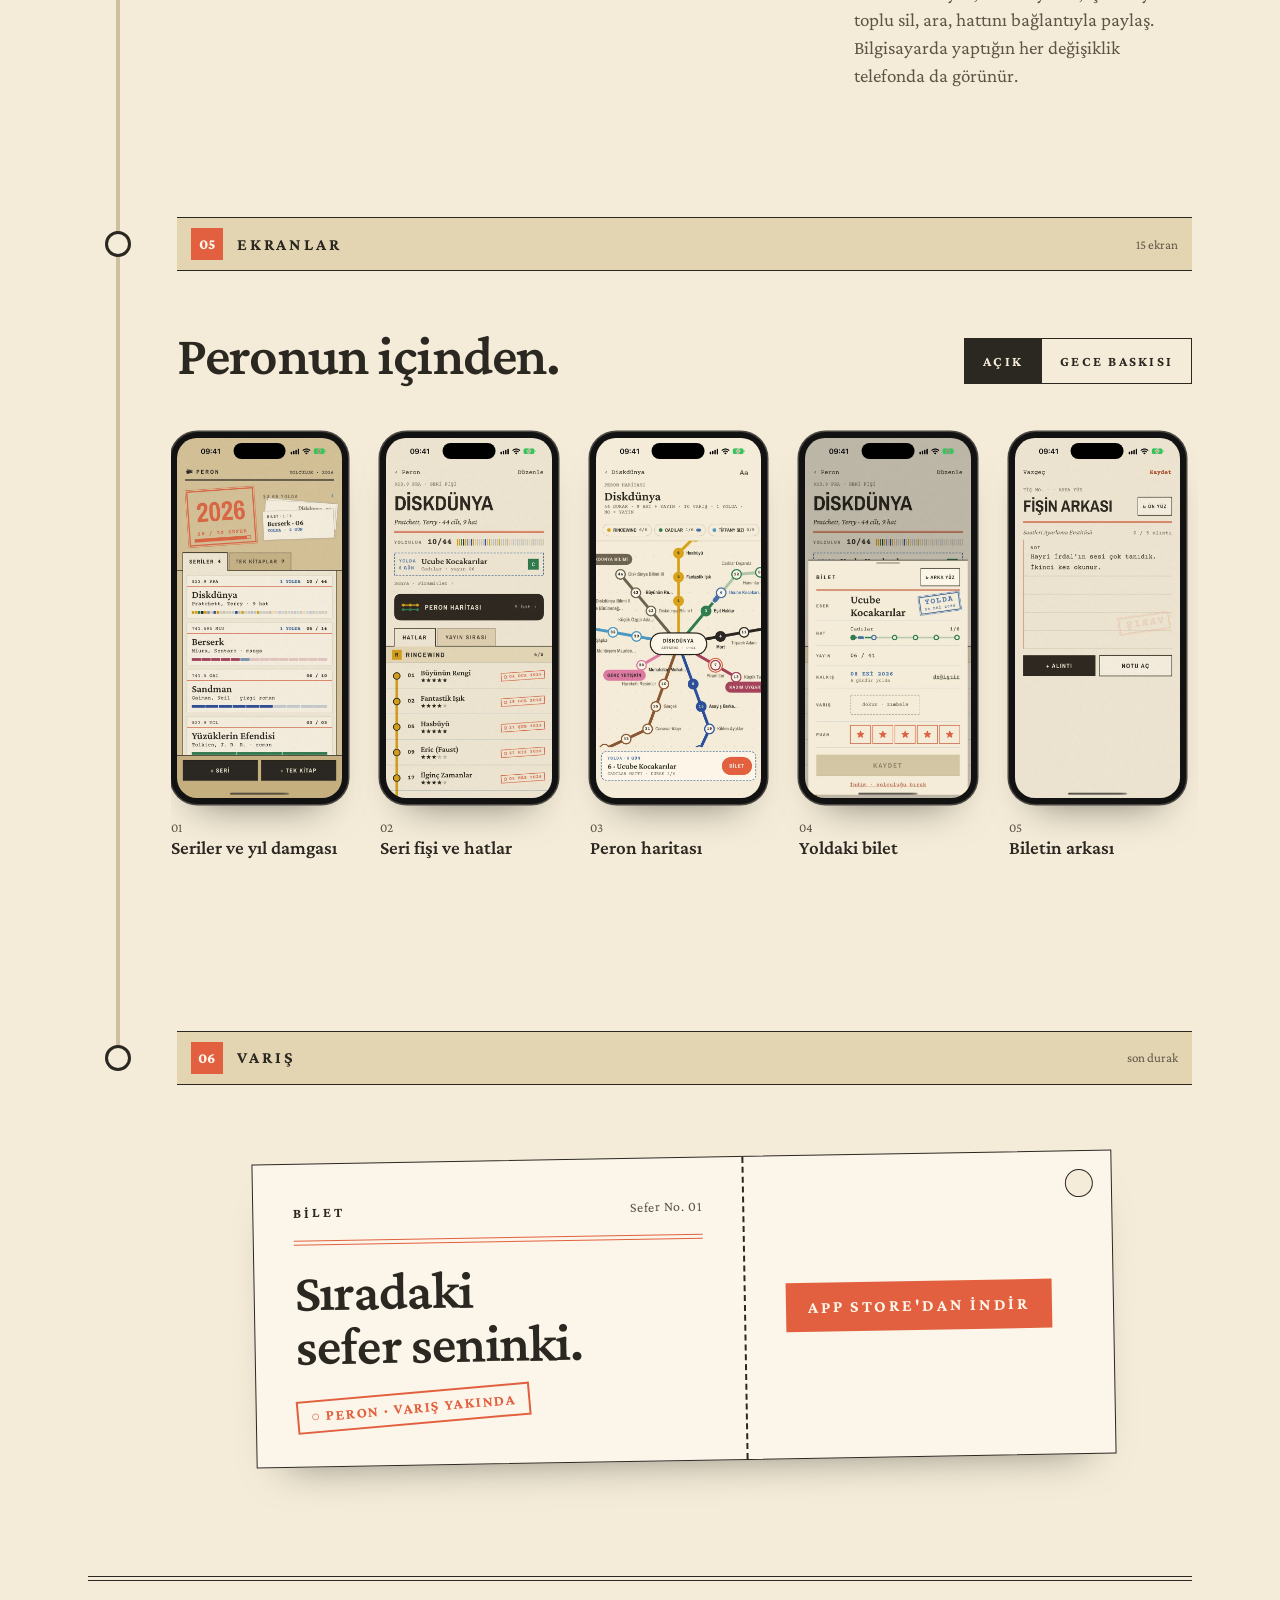
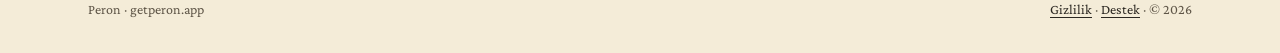
==== commit aa78d329: "Ana sayfa: Akademi ekran görüntüleri (7 yeni ekran)" ====
--- a/index.html
+++ b/index.html
@@ -388,7 +388,7 @@
   </section>
 
   <section id="ekranlar" data-durak="EKRANLAR">
-    <div class="serit"><span class="isaret" data-isaret></span><span class="no">05</span><span class="ad">EKRANLAR</span><span class="veri">8 ekran</span></div>
+    <div class="serit"><span class="isaret" data-isaret></span><span class="no">05</span><span class="ad">EKRANLAR</span><span class="veri">15 ekran</span></div>
     <div class="ic">
       <div class="ekr-bas">
         <h2>Peronun içinden.</h2>
@@ -430,6 +430,34 @@
           <img class="l" src="img/tek-light.webp" alt="Tek kitaplar çekmecesi" loading="lazy" width="640" height="1392">
           <img class="d" src="img/tek-dark.webp" alt="Tek kitaplar çekmecesi, gece baskısı" loading="lazy" width="640" height="1392">
         </div></div><figcaption><span>08</span><b>Tek kitaplar çekmecesi</b></figcaption></figure>
+        <figure><div class="tel"><div class="ekran">
+          <img class="l" src="img/akademi-light.webp" alt="Akademi sekmesi: sefer defteri, araştırma hatları ve duraklar" loading="lazy" width="640" height="1392">
+          <img class="d" src="img/akademi-dark.webp" alt="Akademi sekmesi: sefer defteri, araştırma hatları ve duraklar, gece baskısı" loading="lazy" width="640" height="1392">
+        </div></div><figcaption><span>09</span><b>Akademi ve sefer defteri</b></figcaption></figure>
+        <figure><div class="tel"><div class="ekran">
+          <img class="l" src="img/akademi-hat-light.webp" alt="Bir araştırma hattı: duraklar, aktarmalar ve hattın kaynakçası" loading="lazy" width="640" height="1392">
+          <img class="d" src="img/akademi-hat-dark.webp" alt="Bir araştırma hattı: duraklar, aktarmalar ve hattın kaynakçası, gece baskısı" loading="lazy" width="640" height="1392">
+        </div></div><figcaption><span>10</span><b>Araştırma hattı</b></figcaption></figure>
+        <figure><div class="tel"><div class="ekran">
+          <img class="l" src="img/akademi-bilet-light.webp" alt="Ödünç kartı: künye, kalkış, varış ve açık erişim damgası" loading="lazy" width="640" height="1392">
+          <img class="d" src="img/akademi-bilet-dark.webp" alt="Ödünç kartı: künye, kalkış, varış ve açık erişim damgası, gece baskısı" loading="lazy" width="640" height="1392">
+        </div></div><figcaption><span>11</span><b>Ödünç kartı</b></figcaption></figure>
+        <figure><div class="tel"><div class="ekran">
+          <img class="l" src="img/akademi-arka-light.webp" alt="Kartın arkası: alıntılar, literatür notu ve APA 7 künyesi" loading="lazy" width="640" height="1392">
+          <img class="d" src="img/akademi-arka-dark.webp" alt="Kartın arkası: alıntılar, literatür notu ve APA 7 künyesi, gece baskısı" loading="lazy" width="640" height="1392">
+        </div></div><figcaption><span>12</span><b>Alıntı, not ve APA 7</b></figcaption></figure>
+        <figure><div class="tel"><div class="ekran">
+          <img class="l" src="img/akademi-kaynakca-light.webp" alt="Hattın kaynakçası APA 7 olarak, tek dokunuşla kopyalanır" loading="lazy" width="640" height="1392">
+          <img class="d" src="img/akademi-kaynakca-dark.webp" alt="Hattın kaynakçası APA 7 olarak, tek dokunuşla kopyalanır, gece baskısı" loading="lazy" width="640" height="1392">
+        </div></div><figcaption><span>13</span><b>Hattın kaynakçası</b></figcaption></figure>
+        <figure><div class="tel"><div class="ekran">
+          <img class="l" src="img/akademi-harita-light.webp" alt="Akademi haritası: hatlar ve ortak makalelerin aktarma durakları" loading="lazy" width="640" height="1392">
+          <img class="d" src="img/akademi-harita-dark.webp" alt="Akademi haritası: hatlar ve ortak makalelerin aktarma durakları, gece baskısı" loading="lazy" width="640" height="1392">
+        </div></div><figcaption><span>14</span><b>Akademi haritası</b></figcaption></figure>
+        <figure><div class="tel"><div class="ekran">
+          <img class="l" src="img/akademi-ekle-light.webp" alt="DOI yapıştırınca künye kendiliğinden dolar" loading="lazy" width="640" height="1392">
+          <img class="d" src="img/akademi-ekle-dark.webp" alt="DOI yapıştırınca künye kendiliğinden dolar, gece baskısı" loading="lazy" width="640" height="1392">
+        </div></div><figcaption><span>15</span><b>DOI ile ekle</b></figcaption></figure>
       </div>
     </div>
   </section>
